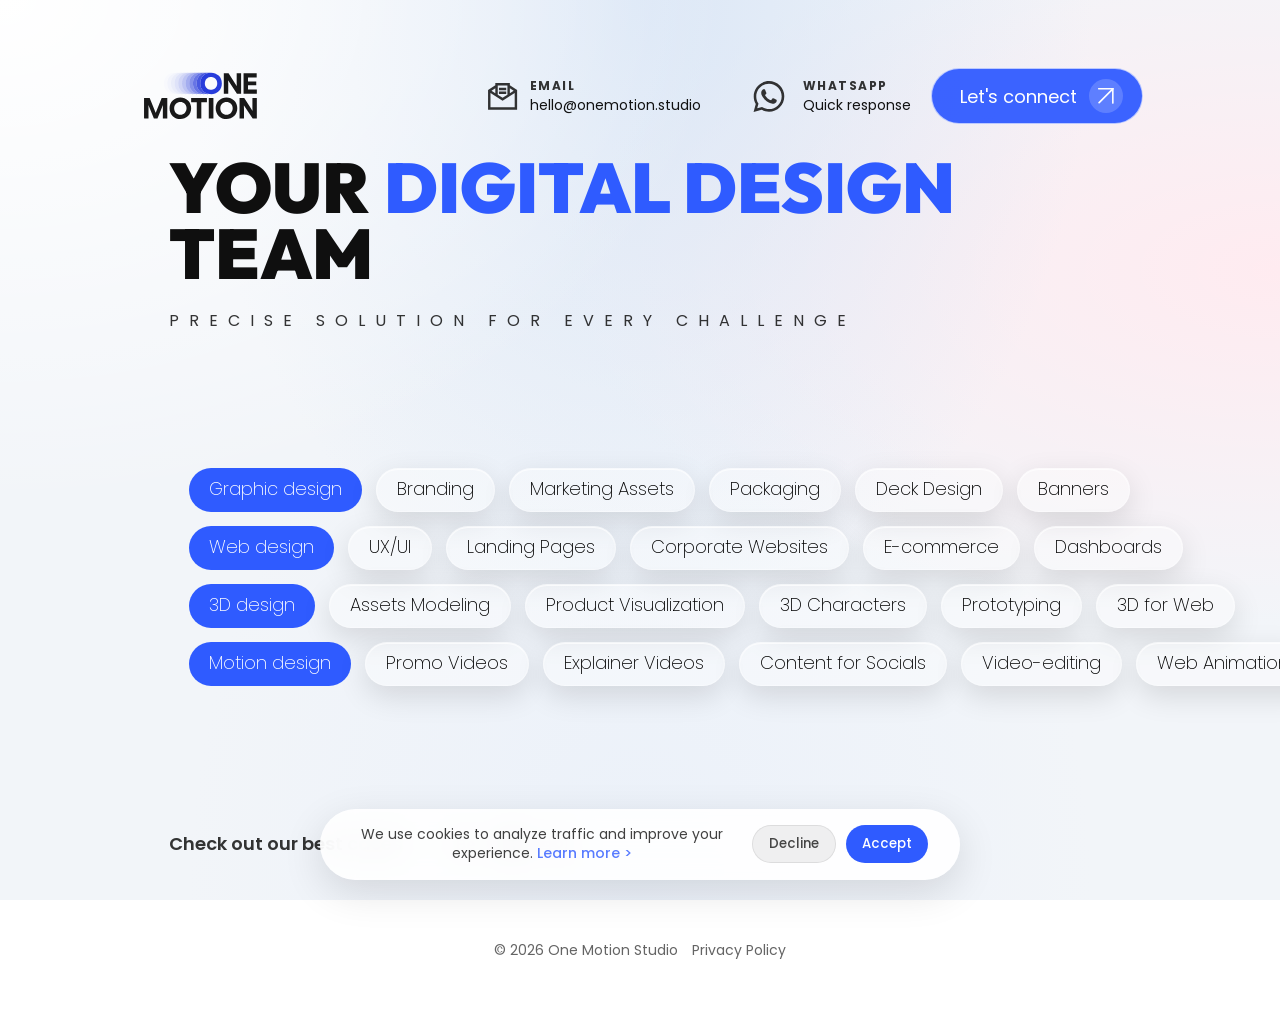
==== index.html @ b810f1ad "MVP-32" ====
<!doctype html>
<html lang="en">
<head>
  <meta charset="utf-8" />
  <meta name="viewport" content="width=device-width, initial-scale=1" />
  
  <!-- Primary SEO -->
  <title>One Motion Studio — Your Digital Design Team</title>
  <meta name="description" content="Premium digital design studio delivering web design, graphic design, 3D visuals, motion graphics and UX/UI for ambitious global brands." />
  <meta name="keywords" content="web design studio, graphic design studio, 3D design, motion design, UX UI design, branding studio, product visualization, corporate website design, ecommerce design" />
  <meta name="author" content="One Motion Studio" />
  <meta name="robots" content="index, follow" />
  <link rel="canonical" href="https://onemotion.studio/" />

  <!-- Open Graph (LinkedIn, WhatsApp, Facebook) -->
  <meta property="og:type" content="website" />
  <meta property="og:title" content="One Motion Studio — Your Digital Design Team" />
  <meta property="og:description" content="Precise solution for every challenge. Web, 3D & Motion design for global brands." />
  <meta property="og:url" content="https://onemotion.studio/" />
  <meta property="og:image" content="https://onemotion.studio/assets/og-preview.jpg" />
  <meta property="og:site_name" content="One Motion Studio" />

  <!-- Twitter -->
  <meta name="twitter:card" content="summary_large_image" />
  <meta name="twitter:title" content="One Motion Studio — Your Digital Design Team" />
  <meta name="twitter:description" content="Premium digital design studio for ambitious brands worldwide." />
  <meta name="twitter:image" content="https://onemotion.studio/assets/og-preview.jpg" />

  <!-- Performance -->
  <link rel="preconnect" href="https://fonts.googleapis.com">
  <link rel="preconnect" href="https://fonts.gstatic.com" crossorigin>

  <!-- Google Fonts -->
  <link href="https://fonts.googleapis.com/css2?family=Inter:wght@400;500;600;700;800&display=swap" rel="stylesheet">

  <!-- Styles -->
  <link rel="stylesheet" href="./styles.css" />

  <!-- Favicon -->
  <link rel="icon" type="image/png" sizes="32x32" href="./assets/favicon-32x32.png">
  <link rel="icon" type="image/png" sizes="16x16" href="./assets/favicon-16x16.png">
  <link rel="apple-touch-icon" sizes="180x180" href="./assets/apple-touch-icon.png">

  <!-- Structured Data (Schema.org) -->
  <script type="application/ld+json">
  {
    "@context": "https://schema.org",
    "@type": "Organization",
    "name": "One Motion Studio",
    "url": "https://onemotion.studio",
    "logo": "https://onemotion.studio/assets/logo.svg",
    "description": "International digital design studio specializing in web design, 3D visuals and motion graphics.",
    "email": "hello@onemotion.studio",
    "contactPoint": {
      "@type": "ContactPoint",
      "contactType": "customer support",
      "email": "hello@onemotion.studio",
      "availableLanguage": ["English"]
    },
    "sameAs": [
      "https://behance.net/YOUR_LINK",
      "https://linkedin.com/company/YOUR_LINK",
      "https://instagram.com/YOUR_LINK"
    ]
  }
  </script>


</head>
<body class="mode-home">
  <div class="bg" aria-hidden="true">
    <div class="bg__noise"></div>
    <div class="bg__grid"></div>
    
        
  </div>

  <header class="topbar">
    <div class="topbar__inner">
      <div class="brand">
        <button class="brand__homeBtn" type="button" data-action="go-home">
          <img class="brand__logo" src="./assets/logo.svg" alt="One Motion Studio — Digital Design Studio" />
        </button>

        </div>
        <div class="brand__contacts">
        <div class="brand__email">
          <a href="mailto:hello@onemotion.studio" class="brand__emailIconLink">
            <img class="brand__emailIcon" src="./assets/email.svg" alt="Email" />
          </a>
          <div class="brand__emailText">
            <span class="brand__emailLabel">EMAIL</span>
            <a class="brand__emailValue" href="mailto:hello@onemotion.studio">
              hello@onemotion.studio
            </a>
          </div>
        </div>


        <div class="brand__whatsapp">
          <a href="https://wa.me/48790272344" 
             target="_blank" 
             class="brand__waIconLink">
            <img class="brand__waIcon" src="./assets/wa.svg" alt="WhatsApp" />
          </a>

          <div class="brand__waText">
            <span class="brand__waLabel">WHATSAPP</span>
            <a class="brand__waValue" 
               href="https://wa.me/48790272344" 
               target="_blank">
              Quick response
            </a>
          </div>
        </div>
        


      </div>

      
      <button class="cta" type="button" data-action="toggle-form" aria-controls="main" aria-expanded="false">
        <span class="cta__text" data-cta-text>Let's connect</span>
        <span class="cta__icon" aria-hidden="true">
          <img src="./assets/arrow.svg" alt="" />
        </span>
      </button>
    </div>
  </header>

  <main id="main" class="page">
    <section class="hero" aria-label="Hero">
    <div class="hero__content">
      <h1 class="hero__title">
        <span class="hero__titleLine hero__titleLine--black">YOUR</span>
        <span class="hero__titleLine hero__titleLine--blue">
          DIGITAL <span class="mobile-br"><br></span>DESIGN
        </span>
        <span class="hero__titleLine hero__titleLine--black">TEAM</span>
      </h1>

      <p class="hero__subtitle">
        Precise solution<span class="mobile-br"><br></span> for every challenge
      </p>


      <p class="hero__interest">
        I'm interested in…
      </p>
      <div class="chips-group">
      <div class="chips" aria-label="Capabilities">
          <div class="chips__row">
            <button class="chip chip--category" type="button" data-interest="Graphic design">Graphic design</button>
            <button class="chip chip--glass" type="button" data-interest="Branding">Branding</button>
            <button class="chip chip--glass" type="button" data-interest="Marketing Assets">Marketing Assets</button>
            <button class="chip chip--glass" type="button" data-interest="Packaging">Packaging</button>
            <button class="chip chip--glass" type="button" data-interest="Deck Design">Deck Design</button>
            <button class="chip chip--glass" type="button" data-interest="Banners">Banners</button>
          </div>

          <div class="chips__row">
            <button class="chip chip--category" type="button" data-interest="Web design">Web design</button>
            <button class="chip chip--glass" type="button" data-interest="UX/UI">UX/UI</button>
            <button class="chip chip--glass" type="button" data-interest="Landing Pages">Landing Pages</button>
            <button class="chip chip--glass" type="button" data-interest="Corporate Websites">Corporate Websites</button>
            <button class="chip chip--glass" type="button" data-interest="E-commerce">E-commerce</button>
            <button class="chip chip--glass" type="button" data-interest="Dashboards">Dashboards</button>
          </div>

          <div class="chips__row">
            <button class="chip chip--category" type="button" data-interest="3D design">3D design</button>
            <button class="chip chip--glass" type="button" data-interest="Assets Modeling">Assets Modeling</button>
            <button class="chip chip--glass" type="button" data-interest="Product Visualization">Product Visualization</button>
            <button class="chip chip--glass" type="button" data-interest="3D Characters">3D Characters</button>
            <button class="chip chip--glass" type="button" data-interest="Prototyping">Prototyping</button>
            <button class="chip chip--glass" type="button" data-interest="3D for Web">3D for Web</button>
          </div>

          <div class="chips__row">
            <button class="chip chip--category" type="button" data-interest="Motion design">Motion design</button>
            <button class="chip chip--glass" type="button" data-interest="Promo Videos">Promo Videos</button>
            <button class="chip chip--glass" type="button" data-interest="Explainer Videos">Explainer Videos</button>
            <button class="chip chip--glass" type="button" data-interest="Content for Socials">Content for Socials</button>
            <button class="chip chip--glass" type="button" data-interest="Video-editing">Video-editing</button>
            <button class="chip chip--glass" type="button" data-interest="Web Animations">Web Animations</button>
          </div>
              </div>
              </div>

              <div class="scroll-hint">
                  <span>Feel free to swipe</span>
                  <img src="./assets/swipe.svg" alt="Swipe right">
                </div>

              <div class="best">
                <a class="best__link" href="#" aria-label="Check out our best cases">
                  Check out our best cases
                </a>
                <span class="best__chev" aria-hidden="true">›</span>
                <div class="best__icons" aria-label="Portfolio links">
                  <a href="https://www.behance.net/onemotionstudio" aria-label="Behance">
                    <img src="./assets/Behance.svg" alt="" />
                  </a>
                  <a href="https://www.linkedin.com/company/one-motion-studio" aria-label="LinkedIn">
                    <img src="./assets/Linkedin.svg" alt="" />
                  </a>
                  <a href="https://www.instagram.com/studio.onemotion/" aria-label="Instagram">
                    <img src="./assets/Instagram.svg" alt="" />
                  </a>
                </div>
              </div>
          </section>

    <section class="form" aria-label="Contact form">
      <div class="wrap">
        
        <div class="contact__sectionTitle">Your contact details</div>

        <form class="contact" data-contact-form>
          <div class="contact__grid">
            <label class="field">
              <span class="field__label">Name</span>
              <input class="field__input" name="name" autocomplete="name" required />
            </label>

            <label class="field">
              <span class="field__label">Email</span>
              <input class="field__input" name="email" type="email" autocomplete="email" required />
            </label>
          </div>

          <label class="field field--full">
            <span class="field__label">Drop us a line</span>
            <input 
              class="field__input" 
              type="text" 
              name="details" 
              autocomplete="off"
              required
            />
          </label>


          <div class="contact__actions">
            <button class="submit" type="submit">Submit request</button>
            </div>
        </form>
      </div>

        <!-- Mobile-only contact copy under form -->
        <div class="contact__mobileCopy">
          <!-- Email -->
          <a href="mailto:hello@onemotion.studio" class="brand__email mobile-copy">
            <div class="brand__emailText">
              <span class="brand__emailLabel">EMAIL</span>
              <span class="brand__emailValue">hello@onemotion.studio</span>
            </div>
          </a>

          <!-- WhatsApp -->
          <a href="https://wa.me/48790272344" target="_blank" class="brand__whatsapp mobile-copy">
            <div class="brand__waText">
              <span class="brand__waLabel">WHATSAPP</span>
              <span class="brand__waValue">Quick response</span>
            </div>
          </a>
        </div>


    </section>

    <!--
    <div class="hero__3d">
      <video id="webmAlpha" autoplay loop muted playsinline>
        <source src="./assets/object.webm" type="video/webm">
      </video>
    </div>
    -->
    
    <section class="success" data-success>
          <h2 class="success__title">Thanks! We got your message.</h2>
          <p class="success__subtitle">We’ll get back to you shortly.</p>

          <button class="success__restart" type="button" data-action="restart">
            Start over
          </button>
        </section>
  </main>

  <footer class="footer">
  <div class="footer__inner">
    <span>© 2026 One Motion Studio</span>
    <a href="/privacy.html">Privacy Policy</a>
  </div>
</footer>

  
  <svg width="0" height="0" style="position:absolute">
  <filter id="glass-distortion">
    <feTurbulence type="fractalNoise" baseFrequency="0.01 0.02" numOctaves="2" seed="2" result="noise"/>
    <feDisplacementMap in="SourceGraphic" in2="noise" scale="12"/>
  </filter>
</svg>
<div class="cookie" id="cookieBanner">

  <div class="cookie__text">
    We use cookies to analyze traffic and improve your experience.
    <a href="/privacy.html">Learn more ></a>
  </div>

  <div class="cookie__actions">
    <button class="cookie__btn cookie__btn--ghost" id="cookieDecline">
      Decline
    </button>

    <button class="cookie__btn" id="cookieAccept">
      Accept
    </button>
  </div>

</div>

<script src="./script.js"></script>

</body>
</html>
---- styles.css ----
@import url("https://fonts.googleapis.com/css2?family=Outfit:wght@300;400;700&family=Poppins:wght@300;400;500&display=swap");


.engagement-models {
  padding: 40px 0 90px;
}

.engagement-models__intro {
  max-width: 1370px;
  margin: 20px auto 52px;
  padding: 0 24px;
  text-align: center;
  font-size: clamp(20px, 1.2vw, 28px);
  line-height: 1.4;
  color: #111;
}

.engagement-models__cards {
  width: min(1240px, calc(100% - 48px));
  margin: 0 auto;
  display: grid;
  grid-template-columns: repeat(2, minmax(0, 1fr));
  gap: 20px;
}

.engagement-card {
  display: block;
  border-radius: 24px;
  overflow: hidden;
  transition: transform 0.28s ease, box-shadow 0.28s ease, filter 0.28s ease;
}

.engagement-card img {
  display: block;
  width: 100%;
  height: auto;
}

.engagement-card:hover {
  transform: translateY(-4px);
  filter: brightness(1.02);
  box-shadow: 0 14px 34px rgba(25, 39, 75, 0.14);
}

.engagement-models__footer {
  width: min(1240px, calc(100% - 48px));
  margin: 52px auto 0;
  display: flex;
  align-items: center;
  justify-content: center;
  gap: 20px;
}

.engagement-models__footer-text p {
  margin: 0;
  color: #111;
  line-height: 1.45;
  font-size: 18px;
  text-align: right;
}

.engagement-models__footer-text p + p {
  margin-top: 6px;
}

.engagement-models__target {
  display: block;
  height: 56px;
  width: auto;
  flex-shrink: 0;
}

.contacts-final {
  padding: 120px 0 8px;
}

.contacts-final__inner {
  display: grid;
  grid-template-columns: 1fr 1fr;
  gap: 40px;
  align-items: start;
  margin: 0 auto;
}

.container.contacts-final__inner {
  margin: 0 auto;
  width: 60%;
}

.contacts-final__left {
  text-align: center;
}

.contacts-final__left h2 {
  margin: 0;
  font-size: clamp(44px, 1.8vw, 72px);
  line-height: 1.02;
  letter-spacing: -0.03em;
  font-weight: 800;
  color: #101010;
}

.contacts-final__right {
  justify-self: end;
  max-width: 420px;
}

.contacts-final__lead {
  margin: 0 0 18px;
  font-size: clamp(24px, 1.2vw, 36px);
  line-height: 1.08;
  color: #1a1a1a;
}

.contacts-final__links {
  display: flex;
  gap: 20px;
  margin-bottom: 24px;
}

.contacts-final__contact {
  display: inline-flex;
  align-items: center;
  gap: 8px;
  color: #1d1d1d;
  text-decoration: none;
}

.contacts-final__contact img {
  width: 24px;
  height: 24px;
  object-fit: contain;
}

.contacts-final__contact span {
  display: flex;
  flex-direction: column;
  font-size: 13px;
  line-height: 1.1;
}

.contacts-final__contact strong {
  font-size: 11px;
  letter-spacing: 0.08em;
  font-weight: 700;
}

.contacts-final__contact:hover {
  opacity: 0.76;
}

.contacts-final__cta {
  min-height: 44px;
}

.contacts-final__letters {
  margin-top: 56px;
  display: flex;
  justify-content: center;
}

.contacts-final__letters img {
  width: min(1268px, calc(100% - 47px));
  height: auto;
  display: block;
  margin-bottom: -118px;
}

body.mode-form #services,
body.mode-form #collaboration,
body.mode-form #portfolio,
body.mode-form #process,
body.mode-form #reviews,
body.mode-form #engagement,
body.mode-form #contact-final {
  display: none;
}

@media (max-width: 900px) {
  .engagement-models__cards {
    grid-template-columns: 1fr;
  }

  .engagement-models__footer {
    align-items: flex-start;
  }

  .contacts-final {
    padding-top: 20px;
  }

  .contacts-final__inner {
    grid-template-columns: 1fr;
    gap: 20px;
  }

  .contacts-final__left h2 {
    font-size: clamp(34px, 10vw, 52px);
  }

  .contacts-final__right {
    justify-self: start;
    max-width: none;
  }

  .contacts-final__lead {
    font-size: clamp(24px, 7vw, 32px);
  }

  .contacts-final__links {
    flex-direction: column;
    gap: 12px;
  }

  .contacts-final__letters {
    margin-top: 30px;
  }
}

:root{

--fontBody: "Poppins", system-ui, -apple-system, Segoe UI, Roboto, Arial, sans-serif;
--fontHeading: "Outfit", system-ui, sans-serif;

--blue: #2F5BFF;
--blue2: #2347FF;
--text: #111111;
--muted: rgba(17,17,17,.62);
--glass: rgba(255,255,255,.45);
--glass2: rgba(255,255,255,.62);
--glassStroke: rgba(255,255,255,.65);
--shadow: 0 22px 60px rgba(17,17,17,.10);
--shadow2: 0 22px 60px rgba(0,0,0,.22);
--radiusBar: 26px;
--radiusChip: 999px;
--wrap: 1240px; 
--headerW: 1294px; 
--padX: 120px;
--barTop: 34px;
--t1: 80px;
--t1lh: 0.95;
--t2: 20px;
--t3: 70px;
}



*{ box-sizing:border-box; }

body::-webkit-scrollbar {
  width: 0;
  height: 0;
}

html,
body {
font-family: var(--fontBody);
-webkit-font-smoothing: antialiased;
-moz-osx-font-smoothing: grayscale;
min-height: 100%;
}

html {
  overflow-y: auto;
  overflow-x: clip;
}

body{
margin: 0;
background: #ffffff;
color: var(--text);
font-family: var(--fontBody);
overflow-x: hidden;
transition: background 70ms ease, color 70ms ease;
}

button:focus,
a:focus,
button:focus-visible,
a:focus-visible {
  outline: none !important;
  box-shadow: none !important;
}

button,
a,
.chip,
.cta {
  -webkit-tap-highlight-color: transparent; 
  outline: none; 
}


.cookie__actions{
display:flex;
gap:10px;
}

.cookie__btn--ghost{
background:rgba(0,0,0,.06) !important;
color:#444 !important;
border:1px solid rgba(0,0,0,.08) !important;  
}

.cookie__btn--ghost:hover{
background:var(--blue) !important;
color:#fff !important;
}


.chip:focus,
.chip:focus-visible,
.cta:focus,
.cta:focus-visible {
  outline: none !important;
  box-shadow: none !important;
}


.bg {
  position: fixed;
  inset: 0;
  pointer-events: none;
  z-index: -1;
  overflow: hidden;
}


.topbar,
.page{
  position: relative;
  z-index: 1;
}


.brand__logo:hover{
transform: translateY(-1px);
}

a:-webkit-any-link {
    text-decoration: none;
}


.case-viewer {
    position: fixed;
    inset: 0;
    z-index: 9999;
    display: none; /* Скрыто по умолчанию */
    background: rgba(18, 18, 18, 0.9); /* Темный фон за пределами кейса */
    overflow-y: auto; /* Позволяет скроллить само окно */
    padding: 40px 0; /* Отступы сверху и снизу, чтобы окно не упиралось в края */
}

.case-viewer.is-active {
    display: block;
}

.case-viewer__container {
    position: relative;
    width: 90%; /* Ширина на мобильных */
    max-width: 1200px; /* Фиксированная ширина как на Behance */
    margin: 0 auto; /* Центрирование */
    background: #fff; /* Белый фон контента */
    min-height: 100vh;
    box-shadow: 0 0 50px rgba(0, 0, 0, 0.5);
    display: flex;
    flex-direction: column;
}

.case-viewer__header {
    background: #fff;
    padding: 0px 0px 20px 0px;
    color: #111;
}

.case-viewer__header-inner {
    max-width: 1240px;
    margin: 0 auto;
    padding: 0 20px;
    display: flex;
    justify-content: space-between;
    align-items: flex-start;
}

.case-viewer__title {
    font-size: clamp(24px, 5vw, 42px);
    line-height: 1.2;
    margin-bottom: 20px;
    font-weight: 800;
}

.case-images-stack img {
    width: 100%;
    display: block;
    height: auto;
}

.case-viewer__close-btn {
    background: #111;
    color: #fff;
    border: none;
    padding: 12px 24px;
    border-radius: 999px;
    cursor: pointer;
}


.case-viewer__top-bar {
    background: #2F5BFF;
    color: #fff;
    text-align: center;
    padding: 10px;
    font-size: 14px;
    font-weight: 700;
    text-transform: uppercase;
    letter-spacing: 1px;
    position: sticky; /* Прилипает к верху при скролле внутри окна */
    top: 0;
    z-index: 10;
}


/* Кнопка закрытия лайтбокса */
.case-close-btn {
    position: fixed; /* Всегда на одном месте при скролле */
    top: 30px;
    right: 30px;
    width: 50px;
    height: 50px;
    border-radius: 50%;
    background: rgba(255, 255, 255, 0.1); /* Полупрозрачный фон */
    backdrop-filter: blur(10px); /* Эффект размытия сзади */
    -webkit-backdrop-filter: blur(10px);
    border: 1px solid rgba(255, 255, 255, 0.2);
    color: #fff;
    display: flex;
    align-items: center;
    justify-content: center;
    cursor: pointer;
    z-index: 10000; /* Выше всего контента */
    transition: all 0.3s cubic-bezier(0.4, 0, 0.2, 1);
}

/* Эффект при наведении */
.case-close-btn:hover {
    background: rgba(255, 255, 255, 0.2);
    transform: scale(1.1) rotate(90deg); /* Немного увеличим и повернем */
    color: #2F5BFF; /* Цвет крестика при наведении */
}

/* Адаптация для мобильных */
@media (max-width: 768px) {
    .case-close-btn {
        top: 20px;
        right: 20px;
        width: 40px;
        height: 40px;
        background: rgba(17, 17, 17, 0.8); /* На мобильных лучше темный фон */
    }
}



.how-work {
    padding: 100px 0;
    background: none;
}

/* Сетка этапов */
.process-grid {
  display: grid;
  grid-template-columns: repeat(3, 1fr);
  gap: 0px;
  max-width: 85%;
  margin: 80px auto;
}

.process-item {
    text-align: left;
    margin: 0 auto;
}

.process-img {
    height: 150px;
    display: flex;
    align-items: center;
    justify-content: flex-start;
    margin-bottom: 30px;
}

.process-img img {
    max-height: 100%;
    object-fit: contain;
}

.process-item h3 {
    font-size: 18px;
    font-weight: 800;
    font-style: italic;
    margin-bottom: 15px;
    letter-spacing: 1px;
}

.process-item p {
    font-size: 15px;
    line-height: 1.6;
    color: #555;
    max-width: 320px;
}

/* Адаптив для планшетов и мобилок */
@media (max-width: 992px) {
    .process-grid {
        grid-template-columns: 1fr;
        gap: 40px;
    }
    .process-item p {
        max-width: 100%;
    }
}

.menu-toggle {
  display: none;
  flex-direction: column;
  justify-content: center;
  gap: 6px;
  width: 44px;
  height: 44px;
  background: transparent;
  border: none;
  cursor: pointer;
  z-index: 101;
  padding: 0;
}

.menu-toggle span {
  display: block;
  width: 24px;
  height: 2px;
  background: #111;
  transition: 0.3s ease;
}

.menu-toggle.is-active span:nth-child(1) {
  transform: translateY(4px) rotate(45deg);
}

.menu-toggle.is-active span:nth-child(2) {
  transform: translateY(-4px) rotate(-45deg);
}

/* --- MOBILE STYLES (max-width: 900px) --- */
@media (max-width: 900px) {
  .topbar {
    top: 20px;
  }

  .topbar__inner {
    width: calc(100% - 40px);
    height: 64px;
    margin: 0 auto;
    justify-content: space-between;
    padding: 0 20px !important;
    overflow: visible;
  }

  .menu-toggle {
    display: flex;
    order: 2;
  }

  .site-nav {
    position: fixed;
    top: 0;
    left: 0;
    width: 100%;
    height: 100vh;
    background: #fff;
    flex-direction: column;
    justify-content: center;
    gap: 32px;
    padding: 80px 24px;
    transform: translateY(-100%);
    transition: transform 0.4s cubic-bezier(0.4, 0, 0.2, 1);
    z-index: 1000; /* Поднимаем слой */
    margin: 0;
    display: none; /* Скрыто по умолчанию */
  }

  .site-nav--active {
    transform: translateY(0);
    display: flex !important; /* Показываем при активации */
    visibility: visible !important;
  }

  .menu-toggle {
    display: flex;
    order: 2;
    position: relative;
    z-index: 1100; /* Кнопка должна быть выше меню */
  }

  .site-nav__link {
    font-size: 32px;
    font-weight: 600;
  }

  .topbar__inner > .cta {
    display: none; /* Прячем в основном хедере */
  }

  /* Кнопка внутри мобильного меню */
  .site-nav .cta {
    display: flex;
    width: 100%;
    max-width: 280px;
    margin-top: 20px;
    background: var(--blue);
  }

  /* HERO MOBILE */
  .hero {
    flex-direction: column;
    padding-top: 100px;
    justify-content: flex-start;
    min-height: auto;
    height: auto;
  }

  .hero__visual-loose {
    display: none !important; /* Скрываем 5 разбросанных букв */
  }

  .hero__visual-main {
    position: relative !important;
    top: 0 !important;
    left: 0 !important;
    right: 0 !important;
    transform: none !important;
    max-width: 100% !important;
    width: 100% !important;
    margin-bottom: 40px;
    order: 1;
  }

  .hero__content {
    order: 2;
    text-align: center;
    width: 100% !important;
    min-height: auto !important;
  }

  .hero__text-wrap {
    width: 100% !important;
    margin-top: 0 !important;
  }

  .hero__title {
    font-size: 42px !important;
    margin-bottom: 16px !important;
    text-align: center !important;
  }

  .hero__asterisk {
    font-size: 16px !important;
    text-align: center !important;
  }
}

.site-nav .cta {
  display: none;
}

@media (max-width: 900px) {
  .site-nav .cta {
    display: flex;
  }
}

.footer{
padding:40px 20px 50px;
display:flex;
justify-content:center;
z-index:20;
}

body.mode-home .footer{
bottom:18px;
left:0;
right:0;
}


body.mode-form .footer,
body.mode-success .footer{
margin-top:40px;
}

.footer__inner{
display:flex;
gap:14px;
font-size:14px;
opacity:.65;
font-family: var(--fontBody);
}

.footer a{
color:inherit;
text-decoration:none;
transition:120ms ease;
}

.footer a:hover{
opacity:1;
border-color:rgba(0,0,0,.6);
}

.cookie{
position:fixed;
bottom:20px;
left:50%;
transform:translateX(-50%);
z-index:1000;

display:flex;
align-items:center;
justify-content:space-between;
text-align: center;

gap:20px;
padding:16px 32px;

background:rgba(255,255,255,.9);
backdrop-filter:blur(16px);

border-radius:58px;
box-shadow:0 12px 40px rgba(0,0,0,.12);

font-size:14px;
max-width:835px;
width:fit-content;
}

.cookie{
display:none;
}

.cookie__text{
color: var(--text);
flex:1;
line-height:1.4;
opacity:.8;
}

.cookie__text a{
color:var(--blue);
text-decoration:none;
}

.cookie__btn{
border:none;
padding:8px 16px;
border-radius:999px;
font-weight:500;
font-family: var(--fontBody);
background:var(--blue);
color:white;
cursor:pointer;
white-space:nowrap;
transition:120ms ease;
}

.cookie__btn:hover{
transform: translateY(-1px);
box-shadow: 0 10px 24px rgba(49,91,255,.25);
}

.cookie__actions{
display:flex;
gap:10px;
flex-shrink:0;
}


.cookie__text a{
color:var(--blue);
font-weight:500;
}


@keyframes testMove {
  from { transform: translateX(0); }
  to   { transform: translateX(300px); }
}


.bg__circles{
position:absolute;
inset:0;
width:100%;
height:100%;
}

.bg__circles circle{
fill:none;
stroke: rgba(0,0,0,.06);
stroke-width: 1;
opacity:.6;
}

.topbar{
position:absolute;
top: var(--barTop);
left:0;
right:0;
z-index:10;
}

.topbar__inner {
    width: min(2678px, calc(100% - clamp(30px, 21.4vw, 480px)));
    max-width: 2678px;
    height: 80px;
    margin: 22px auto 0;
    display: flex;
    align-items: center;
    justify-content: flex-start;
    border-radius: 120px;
    position: relative;
    overflow: hidden;
    background: transparent;
    backdrop-filter: none;
    -webkit-backdrop-filter: none;
    border: 0;
    box-shadow: none;
    padding-right: 0;
    padding-left: 0 !important;
}


body.mode-form .topbar__inner {
width: min(2678px, calc(100% - clamp(30px, 8.4vw, 320px)));
max-width: 2678px;

height: 80px;
margin: 22px auto 0;
display: flex;
align-items: center;
justify-content: flex-start;
border-radius: 120px;
position: relative;
overflow: hidden;
background: transparent;
background-image: none;
backdrop-filter: none;
-webkit-backdrop-filter: none;
border: 0;
box-shadow: none;
padding-right: 0;
padding-left: 0;
}

.brand{
display:flex;
align-items:center;
gap: 72px;
min-width: auto;
width: auto;
}

.brand__logo{
width: 124px;
height: auto;
display:block;
}

.brand__email{
display:flex;
align-items:center;
gap: 12px;
}

.brand__emailIcon{
width: 30px;
height: 27px;
opacity:.9;
}

.brand__emailText{
display:flex;
flex-direction:column;
gap: 0px;
}

.brand__emailLabel{
font-family: var(--fontBody);
font-size: 12px;
letter-spacing:.12em;
font-weight: 700;
opacity:.85;
}

.brand__emailValue{
font-family: var(--fontBody);
color: inherit;
text-decoration:none;
font-size: 14px;
}

.brand__emailValue:hover{
color: #2848EA;
text-decoration:none;
}


.brand__whatsapp {
  display: flex;
  align-items: center;
  gap: 14px;
}

body.mode-form .site-nav {
  visibility: hidden !important;
}

body.mode-form .brand__whatsapp {
  transition: opacity 0.25s ease, transform 0.25s ease;
}

body.mode-form .brand__waLabel {
  transition: opacity 0.25s ease, transform 0.25s ease;
}


body.mode-success .brand__emailLabel {
  color: #1D1D1D;
}


body.mode-success .brand__emailValue {
  color: #2848EA;
}


body.mode-success .brand__emailValue:hover {
  color: #1D1D1D;
}


body.mode-success .brand__waLabel {
  color: #1D1D1D;
}


body.mode-success .brand__waValue {
  color: #2848EA;
}


body.mode-success .brand__waValue:hover {
  color: #1D1D1D;
}


.brand__waIconLink {
  display: inline-flex;
  align-items: center;
  justify-content: center;
  width: 50px;
  height: 50px;
  border-radius: 12px;
  transition: transform 10ms ease;
}

.brand__waIconLink:hover {
  transform: translateY(-2px);
}


.brand__waIcon {
width: 40px;
height: 37px;
opacity:.9;
}

.brand__waIconLink {
  width: 40px; 
  height: 40px;
}


.brand__waText {
  display: flex;
  flex-direction: column;
  gap: 0px;
}


.brand__waLabel{
font-family: var(--fontBody);
font-size: 12px;
letter-spacing:.12em;
font-weight: 700;
opacity:.85;
}


.brand__waValue {
  width: max-content;
  font-family: var(--fontBody);
  font-size: 14px;
  font-weight: 400;
  text-decoration: none;
  color: inherit;

}

.brand__waValue:hover {
  font-size: 14px;
  font-weight: 400;
  text-decoration: none;
  color: #2848EA;
  transition: opacity 20ms ease;
}

body.mode-form .brand__waValue:hover {
  font-size: 14px;
  text-decoration: none;
  color: #fff;
  transform: translateY(-1px);
}

body.mode-form .brand__emailValue:hover {
  font-size: 14px;
  text-decoration: none;
  color: #fff;
  transform: translateY(-1px);
}


.brand {
  display: flex;
  align-items: center;
}

.brand__contacts {
  min-width: 520px;
  display: flex;
  align-items: center;
  gap: 48px;
  margin-left: auto;
  margin-right: 0px;
  justify-content: end;
  padding-right: 20px;
}



.site-nav {
  display: flex;
  align-items: center;
  justify-content: center;
  gap: clamp(28px, 4vw, 64px);
  margin-left: auto;
  margin-right: auto;
  padding: 0 28px;
}

.site-nav__link {
  color: rgba(17, 17, 17, .78);
  font-family: var(--fontBody);
  font-size: 18px;
  font-weight: 400;
  line-height: 1;
  text-decoration: none;
  white-space: nowrap;
  transition: color 120ms ease, transform 120ms ease;
}

.site-nav__link:hover,
.site-nav__link--active {
  color: var(--blue);
}

.site-nav__link:hover {
  transform: translateY(-1px);
}

body.mode-form .site-nav__link,
body.mode-success .site-nav__link {
  color: rgba(255, 255, 255, .86);
}

body.mode-form .site-nav__link:hover,
body.mode-form .site-nav__link--active,
body.mode-success .site-nav__link:hover,
body.mode-success .site-nav__link--active {
  color: #fff;
}
.social{
display:flex;
align-items:center;
gap: 10px;
}

.social__link{
width: 44px;
height: 44px;
display:grid;
place-items:center;
border: none;
backdrop-filter: none;
-webkit-backdrop-filter: none;
background: transparent;
transition: 20ms ease;
}

.social__link img{
width: 28px;
height: 28px;
}

.social__link:hover {
transform: translateY(-3px);
}

.cta {
display:inline-flex;
align-items:center;
justify-content: center;
gap: 12px;
padding: 10px 0px;
width: 212px;
min-width: 212px;
border-radius: 999px;
border: 1px solid rgba(255,255,255,.65);
background: rgba(49, 91, 255, .95);
color: #fff;
font-weight: 700;
cursor:pointer;
transition: 150ms ease;
font-family: var(--fontDisplay);
}

.cta__icon {
width: 34px;
height: 34px;
border-radius: 999px;
display:grid;
place-items:center;
background: rgba(255,255,255,.18);
}

.cta__icon img {
width: 16px;
height: 16px;
filter: brightness(0) invert(1);
}

.cta:hover{
transform: translateY(-1px);
box-shadow: 0 4px 6px rgba(49, 91, 255, .25);
}

span.cta__text {
font-family: var(--fontBody);
font-weight: 400;
font-size: 18px;
padding-left: 8px;
}

.cta__text {
  white-space: nowrap;
}

.cta {
  justify-content: center;
}


.wrap{
width:min(var(--headerW), calc(100% - (var(--padX) * 2)));
}

.page {
  min-height: 100vh;
}


.hero {
  height: 100vh;
  min-height: 100vh;
  display: flex;
  flex-direction: column;
  justify-content: flex-start;
  padding-top: 200px;
}

.hero__title {
    margin-top: 0px;
    margin-bottom: 0px;
    font-family: var(--fontHeading);
    font-weight: 300;
    font-size: var(--t3);
    line-height: var(--t1lh);
    letter-spacing: 0px;
    text-align: left;
}


body.mode-form .hero {
      height: fit-content !important;
      min-height: auto;
      display: none;
      flex-direction: column;
      justify-content: flex-start;
      padding-top: 200px;
  }


.hero .wrap {
  flex: 1;
  display: flex;
  flex-direction: column;
}



.hero__titleLine{
display:inline;
}

.hero__titleLine--black {
 color: #0f0f0f; 
 font-weight: 900; 
}

.hero__titleLine--blue { 
  color: var(--blue); 
  font-weight: 900; 
}

.hero__subtitle {
white-space: nowrap;
overflow: hidden;
text-overflow: ellipsis;
margin: 22px 0 0;
font-size: 16px;
line-height: 1.45;
color: rgba(17,17,17,.85);
max-width: 100%;
text-align: center;
font-family: var(--fontBody);
letter-spacing: 10px;
text-transform: uppercase;
}

.hero__title .text-accent {
    color: var(--blue);
    font-weight: 300; 
}

.chips {
margin-top: 14px;
display:flex;
flex-direction:column;
gap: 14px;
padding-left: 0px;
}

.chips-group {
margin-top: 14px;
display:flex;
flex-direction:column;
gap: 14px;
padding-left: 20px;
margin: auto;
}

.chips__row {
display:flex;
flex-wrap: nowrap;
gap: 14px;
align-items:center;
}

.chip{
position:relative;
overflow:hidden;
border: none;
cursor:pointer;
min-height: 44px;
height: auto;
padding: 9px 20px 10px;
border-radius: var(--radiusChip);
font-size: 18px;
line-height: 1.15;
font-weight: 200;
transition: 220ms ease;
outline:none;
font-family: var(--fontBody);
touch-action: manipulation;
white-space: nowrap;
display: inline-flex;
align-items: center;
justify-content: center;
flex: 0 0 auto;
min-width: max-content;
}


.chip--category {
background-color: #2F5BFF;
border: none;
backdrop-filter: blur(16px) saturate(150%);
-webkit-backdrop-filter: blur(16px) saturate(150%);
color: #fff;

}

.chip--category:hover {
background: #fff;
border: none;
color:#282828;
}


.chip--glass{
  position:relative;
  overflow:hidden;

  background: rgba(255,255,255,0.36);
  border: 1px solid rgba(255,255,255,0.35);
  border-radius: 999px;

  backdrop-filter:none;

  box-shadow:
    0 10px 30px rgba(0,0,0,.12),
    inset 0 1px 0 rgba(255,255,255,.7);

  transition: 300ms ease;
}


.chip--glass::before {
  content:'';
  position:absolute;
  inset:-2px;
  border-radius:inherit;

  filter: url(#edge-distort);
  -webkit-mask: radial-gradient(circle, transparent 60%, white 75%);
  mask: radial-gradient(circle, transparent 60%, white 75%);
  pointer-events:none;
}

.chip::after {
  content: "";
  position: absolute;
  inset: 0;
  border-radius: inherit;
  background:
    radial-gradient(
      circle at 30% 40%,
      rgba(255,255,255,0.35),
      transparent 60%
    );

  opacity: 0;
  transform: translateX(-30%);
  transition: opacity .3s ease;
  pointer-events: none;
}

.chip:hover::after {
  opacity: 0.25;
  animation: subtleShift 3s ease-in-out infinite alternate;
}

@keyframes subtleShift {
  0%   { transform: translateX(-20%) translateY(0); }
  100% { transform: translateX(20%) translateY(-5%); }
}


.chip--glass::after{
  content:"";
  position:absolute;
  inset:0;
  border-radius:inherit;
  border:1px solid rgba(255,255,255,.18);
  pointer-events:none;
}


.chip--glass:hover{
  transform: translateY(-2px);

  background:
    linear-gradient(
      180deg,
      rgba(255,255,255,.86),
      rgba(255,255,255,.35)
    );

  border-color: rgba(255,255,255,.55);

  box-shadow:
    0 14px 36px rgba(0,0,0,.18),
    inset 0 1px 0 rgba(255,255,255,.85),
    inset 0 -4px 10px rgba(255,255,255,.12);
}


.chip--glass:hover::before{
  opacity:.75;
}


@keyframes glassShift{
  0%{ background-position: 0 0; }
  100%{ background-position: 200px 150px; }
}

.chip--glass::after{
  animation: glassShift 8s linear infinite;
}


body.mode-form .chip--glass{
background: rgba(255,255,255,.08);
border-color: rgba(255,255,255,.28);
color:#fff;

}

body.mode-form .chip--glass:hover{
background: rgba(255,255,255,.22);
border-color: rgba(255,255,255,.45);
}


.best{
margin-top: 80px;
padding-bottom: 42px;
display:flex;
align-items:center;
gap: 22px;
justify-content: center;
}

.best__link{
display:inline-flex;
align-items:center;
gap: 10px;
color: rgba(17,17,17,.85);
text-decoration:none;
font-family: var(--fontBody);
font-size: 18px;
font-weight: 600;
}

.best__arrow{
width: 22px;
height: 22px;
display:grid;
place-items:center;
opacity:.55;
}

.best__arrow img {
width: 16px;
height: 16px;
transform: rotate(0deg);
}

.best__icons {
display:flex;
align-items:center;
gap: 18px;
}

.best__icons a {
width: 28px;
height: 28px;
display:grid;
place-items:center;
opacity:.95;
transition: 200ms ease;
}

.best__icons a:hover {
transform: translateY(-1px);
opacity:1;
}

.best__icons img {
width: 22px;
height: 22px;
}


.form {
padding-top: 40px;
opacity:0;
transform: translateY(18px);
pointer-events:none;
transition: 550ms ease;
}

.form__interest {
margin-bottom: 54px;
}

.form__title {
margin:0;
font-size: 62px;
line-height: 1.05;
font-weight: 900;
letter-spacing: -0.02em;
}

.form__subtitle{
margin: 18px 0 0;
font-size: 20px;
line-height: 1.45;
opacity:.82;
max-width: 860px;
}

.form__interestValue {
font-weight: 900;
}

.contact {
margin-top: 40px;
max-width: 980px;
padding-left: 34px;
padding-bottom: 66px;
}

.contact__grid {
display:grid;
grid-template-columns: 1fr 1fr;
gap: 34px;
}

.field {
display:flex;
flex-direction:column;
gap: 10px;
}

.field--full { 
  margin-top: 22px; 
}

.field__label{
font-family: var(--fontBody);
font-size: 18px;
opacity: .7;
font-weight: 600;
}

.field__input{
width:100%;
padding: 10px 2px;
border: none;
border-bottom: 2px solid rgba(255,255,255,.22);
background: transparent;
color: inherit;
font-size: 22px;
outline:none;
font-family: var(--fontHeading);
font-weight: 400;
}

.field__input:focus{
outline:none;
box-shadow:none;
}


:focus-visible{
outline: 3px solid rgba(49,91,255,.45);
outline-offset: 3px;
border-radius: 10px;
}


.field__input:focus-visible,
.field__textarea:focus-visible {
border-radius: 0 !important;
}


input,
textarea {
  background: transparent;
  color: white;
}

input:-webkit-autofill,
input:-webkit-autofill:focus,
input:-webkit-autofill:hover,
input:-webkit-autofill:active {
  -webkit-box-shadow: 0 0 0 1000px transparent inset !important;
  -webkit-text-fill-color: white !important;
  transition: background-color 9999s ease-in-out 0s;
}


.contact__actions{
margin-top: 34px;
display:flex;
align-items:center;
gap: 18px;
}

.submit{
color: #fff;
font-family: var(--fontBody);
position:relative;
overflow:hidden;
border:none;
height:46px;
padding:0 26px;
border-radius:999px;

background:rgba(255,255,255,.22);
border:1px solid rgba(255,255,255,.45);

backdrop-filter:blur(34px) saturate(200%);
-webkit-backdrop-filter:blur(34px) saturate(200%);

font-weight:500;
cursor:pointer;
transition:240ms ease;
font-size:large;
}

.submit:hover { 
  transform: translateY(-1px); 
}

.contact__hint {
opacity:.75;
font-size: 14px;
}


body.mode-form {
  color: #fff;
  background: var(--blue2);
}


body.mode-form .hero__titleLine--black,
body.mode-form .hero__titleLine--blue {
color:#fff;
}

body.mode-form .hero__subtitle {
color:rgba(255,255,255,.85);
}


body.mode-form .form {
    opacity: 1;
    transform: translateY(0);
    pointer-events: auto;
    width: 1170px;
    min-width: 1170px;
    margin: 0 auto;
}


body.mode-form .best {
margin-top:60px;
}


body.mode-form .social__link {
background:transparent !important;
border:none !important;
}

body.mode-form .social__link img {
filter:brightness(0) invert(1);
}


body.mode-form .bg::before {
opacity: .55;
}


body.mode-form .bg__noise { 
  opacity: .06; 
}

body.mode-form .topbar__inner {
background: transparent;
border-color: transparent;
box-shadow: none;
}

body.mode-form .brand {
display:flex;
align-items:center;
gap: 72px;
max-width: 460px;
width: auto;
}

body.mode-form .brand__emailLabel{ color: rgba(255,255,255,.90); }

body.mode-form .brand__emailValue{ color: rgba(255,255,255,.90); }

body.mode-form .brand__emailIcon{ filter: brightness(0) invert(1); }

body.mode-form .social__link {
background: rgba(255,255,255,.10);
border-color: rgba(255,255,255,.16);
}


body.mode-form .brand__waIcon {
  filter: brightness(0) invert(1);
}


body.mode-form .social__link img {
filter: brightness(0) invert(1);
opacity:.95;
}

body.mode-form .cta {
background: rgba(255,255,255,.16);
border-color: rgba(255,255,255,.25);
color:#fff;
}

body.mode-form .cta__icon {
background: rgba(255,255,255,.14);
}

body.mode-form .cta__icon img {
filter: brightness(0) invert(1);
}

body.mode-form .form {
opacity:1;
transform: translateY(0);
pointer-events:auto;
}

body.mode-form .bg__circles circle {
stroke: rgba(255,255,255,.26);
opacity:.55;
}

body.mode-form .chip--category {
background: rgba(255,255,255,.10);
color:#fff;
box-shadow:none;
}

body.mode-form .chip--category:hover {
background: #fff;
border: none;
color:#282828;
}

body.mode-form .chip--categoryActive {
background: #fff;
color: var(--blue);
}


body.mode-form .best__link{ color: rgba(255,255,255,.88); font-family: var(--fontBody); }

body.mode-form .best__icons img{ filter: brightness(0) invert(1); }


:focus-visible{
outline: 3px solid rgba(49,91,255,.45);
outline-offset: 3px;
border-radius: 10px;
}


.collaboration {
    padding: 0px;
    position: relative;
    z-index: 1;
    /* Фон берется из общей настройки body или .bg__noise */
}

.collaboration__main-title {
    text-align: center;
    font-family: var(--fontBody);
    font-size: 24px;
    font-weight: 400;
    margin: 0px auto 140px;
    color: #111;
    max-width: 800px;
    line-height: 1.4;
    position: relative;
    z-index: 2;
}


/* Адаптивность для мобильных устройств */
@media (max-width: 768px) {
    .collaboration__main-title {
        font-size: 20px;
        margin: 40px auto 30px;
        padding: 0 20px;
    }
}

.collaboration__grid {
    display: flex;
    gap: 24px;
    justify-content: center;
    /* Гарантируем, что сетка не "подползает" под заголовок */
    margin-top: 20px; 
    position: relative;
    z-index: 1;
    padding: 0px 150px;
}

.collab-card {
    flex: 1;
    background: none;
    padding: 48px 32px;
    text-align: center;
    border: none;
    transition: transform 0.3s ease;
}

.collab-card:hover {
    transform: translateY(-5px);
}

.collab-card__visual {
    height: 160px;
    margin-bottom: 32px;
    display: flex;
    align-items: center;
    justify-content: center;
}

.collab-card__visual img {
    max-width: 95%;
    height: auto;
}

.collab-card__title {
    font-size: 20px;
    font-weight: 700;
    text-transform: uppercase;
    margin-bottom: 16px;
    color: var(--text);
}

.collab-card__text {
    font-size: 16px;
    line-height: 1.5;
    color: var(--muted);
}

.collaboration__footer {
    margin-top: 50px;
    text-align: center;
}

.collab-hint-btn {
    background: none;
    border: none;
    font-family: var(--fontBody);
    font-size: 16px;
    cursor: pointer;
    color: var(--text);
    opacity: 0.6;
    transition: opacity 0.2s;
    margin-top: 40px;
}

.collab-hint-btn:hover {
    opacity: 1;
}

/* Мобильная версия */
@media (max-width: 768px) {
    .collaboration__grid {
        flex-direction: column;
        align-items: center;
    }
    .collab-card {
        width: 100%;
    }
}


.portfolio { padding: 100px 0 10px 0; background: transparent; }

.portfolio-nav {
    display: flex;
    gap: 12px;
    margin-top: -50px;
    justify-content: end;
}


.portfolio-slider .swiper-slide {
    width: 412px !important;
    flex-shrink: 0;
    transition: width 0.9s cubic-bezier(0.25, 1, 0.5, 1) !important;
    height: auto !important; /* Позволяет слайду тянуться */
    display: flex;
    flex-direction: column;
    will-change: width, transform;
}


.p-main-img {
    width: 100%;
    height: 100%;
    object-fit: cover;
    /* Чтобы картинка не мерцала при изменении размера родителя */
    backface-visibility: hidden;
}


.swiper-button-lock {
    display: flex !important;
}

/* Слайдер: Узкий 732px -> Широкий 1626px */
.portfolio-slider {
    width: 100%;
    height: 100%;
    /* Отступ слева, чтобы первый слайд встал по сетке */
    padding-left: calc((100vw - 3150px) / 2) !important; 
    overflow: visible !important;
}


.portfolio-slider .swiper-slide-active {
    width: 850px !important;
    transition: width 0.9s cubic-bezier(0.4, 0, 0.2, 1), opacity 0.5s ease !important;
}


/* 1. Настройка высоты Swiper и слайдов */
.portfolio-slider .swiper-wrapper {
    display: flex; /* Обеспечивает одинаковую высоту всех слайдов в ряду */
}


.portfolio-card {
    border: 1px solid #33333321;
    border-radius: 14px;
    display: flex;
  flex-direction: column;
  display: flex;
      flex-direction: column;
      height: 100%; /* Карточка занимает всю высоту слайда */
      background: #E7EEF8;
      overflow: hidden;
      cursor: pointer;
    transition: transform 0.3s ease, box-shadow 0.3s ease;
}


.portfolio-card:hover {
    transform: translateY(-5px);
    box-shadow: 0 10px 30px rgba(0,0,0,0.1);
}

.portfolio-card__img-box {
    width: 100%;
    height: 578px;
    border-top-left-radius: 12px;
    border-top-right-radius: 12px;
    border-bottom-right-radius: 0px;
    border-bottom-left-radius: 0px;
    overflow: hidden;
}

.portfolio-card__img-box img {
    width: 100%; height: 100%; object-fit: cover;
    transition: opacity 0.5s ease;
}

.portfolio-card__meta { margin-top: 4px; padding: 0px 12px 22px; flex-grow: 1; display: flex; flex-direction: column; }
.p-client { font-size: 14px; opacity: 0.5; text-transform: uppercase; margin-bottom: 2px; display: block; }
.p-title { font-size: 20px; font-weight: 700; margin: 4px 0; text-transform: uppercase; }


.p-desc-container {
    margin: 12px 0 20px;
}

.p-desc-wrap {
    margin: 12px 0 20px;
    position: relative;
    cursor: default;
}


.p-desc {
    font-size: 16px;
    line-height: 1.5;
    margin: 0;
    color: var(--text);
    /* Стандартное ограничение в 2 строки */
    display: -webkit-box;
    -webkit-line-clamp: 2;
    -webkit-box-orient: vertical;
    overflow: hidden;
    position: relative;
}

.p-desc.expanded {
    display: block;
    overflow: visible;
    -webkit-line-clamp: unset;
}

/* Кнопка "more" внутри строки */
.p-more-inline {
    position: absolute;
    bottom: 0;
    right: 0;
    /* Градиент маскирует текст под кнопкой */
    background: linear-gradient(to right, transparent, #fff 15%, #fff); 
    padding: 0 0 0 25px;
    border: none;
    color: var(--blue);
    font-weight: 700;
    cursor: pointer;
    font-family: var(--fontBody);
    font-size: 16px;
}

.p-inline-btn {
    display: inline;
    background: linear-gradient(to right, transparent, #E7EEF8 15%, #E7EEF8)  !important;
    border: none;
    padding: 0;
    font-family: var(--fontBody);
    font-size: 16px;
    font-weight: 500;
    color: inherit;
    cursor: pointer;
    text-decoration: none;
    margin-left: 4px;
}


/* Когда текст свернут, кнопка "всплывает" в конец второй строки */
.p-desc:not(.expanded) .p-inline-btn {
    position: absolute;
    right: 0;
    bottom: 0;
    background: none; /* Фон должен совпадать с фоном карточки */
    padding-left: 10px;
}

/* Добавляем многоточие только в свернутом виде */
.p-desc:not(.expanded) .p-inline-btn::before {
    content: "... ";
    font-weight: 400;
}

/* Скрываем кнопку, когда текст развернут */
.p-desc.expanded + .p-more-inline {
    display: none;
}

/* Контейнер для текста */
.p-desc-content {
    line-height: 1.5;
    max-height: 3em; /* 1.5 (line-height) * 2 (строки) */
    overflow: hidden;
    position: relative;
    font-size: 16px;
    margin: 12px 0;
    text-align: justify; /* Помогает кнопке лучше "вписаться" в край */
}

/* Раскрытое состояние */
.p-desc-content.expanded {
    max-height: none;
    display: block;
}



/* Скрываем многоточие и сдвигаем кнопку, когда текст развернут */
.p-desc-content.expanded .p-more-btn::before {
    display: none;
}
.p-desc-content.expanded .p-more-btn {
    float: none;
    display: inline-block;
    margin: 5px 0 0;
}


.p-tags { margin-top: auto; display: flex; flex-wrap: wrap; gap: 10px; }
.p-tags span { padding: 6px 16px; border: 1px solid rgba(0,0,0,0.1); border-radius: 100px; font-size: 12px; }

/* Футер */
.portfolio-footer { margin-top: 40px; }
.footer-socials { display: flex; align-items: center; justify-content: center; gap: 24px; }
.social-icons { display: flex; gap: 20px; }
.social-icons img { width: 28px; height: 28px; }


.services {
    position: relative;
    padding: 80px 0 100px;
    overflow: hidden;
}

.services-lines {
    position: absolute;
    top: 0;
    left: 0;
    width: 100%;
    height: 100%;
    pointer-events: none;
    z-index: 1;
}

.line-h {
    position: absolute;
    top: 175px; /* Линия проходит под заголовком */
    left: 0;
    width: 100%;
    height: 1px;
    background: rgba(0, 0, 0, 0.08);
}

.lines-wrapper {
    position: relative;
    height: 100%;
}

.line-v {
    position: absolute;
    top: 0;
    left: 0;
    width: 1px;
    height: 100%;
    background: rgba(0, 0, 0, 0.08);
}

.services-top-row {
    display: flex;
    justify-content: space-between;
    align-items: flex-end;
    margin-bottom: 60px;
    position: relative;
    z-index: 2;
}

.section-label {
    font-size: 14px;
    text-transform: uppercase;
    letter-spacing: 1px;
    margin-bottom: 12px;
    font-weight: 600;
}

.section-desc {
    font-size: 18px;
    line-height: 1.3;
    font-weight: 100;
}

.services-id-block {
    text-align: right;
    margin-bottom: 36px;
}

.section-id-num {
    font-family: 'Poppins', sans-serif;
    font-weight: 900;
    font-size: 48px;
    line-height: 0.8;
    color: #ffffff;
    -webkit-text-stroke: 1px rgba(0, 0, 0, 0.15);
    display: block;
    position: static;
    margin-bottom: 50px;
}

.what-we-do {
    font-size: 12px;
    text-transform: uppercase;
    margin-top: 10px;
    opacity: 0.5;
}


/* Основной контейнер-строка */
.services-header-grid {
    display: flex;
    justify-content: space-between; /* Раздвигает блоки в разные концы строки */
    align-items: flex-start;
    width: 100%;
    position: relative;
    padding-top: 40px; /* Отступ сверху для компенсации scale */
}

/* Общие стили для блоков с картинками */
.services-asset-block {
    position: relative;
    flex: 0 1 auto; /* Блоки занимают только необходимое место */
}

/* Стили для картинок: уменьшение в 2 раза */
.services-bg-img {
    display: block;
    transform: scale(0.5); /* Уменьшаем масштаб до 0.5 */
    height: auto;
}

/* Прижимаем левую картинку к левому краю после уменьшения */
.assets-left .services-bg-img {
    transform-origin: left top; 
}

/* Прижимаем правую картинку к правому краю после уменьшения */
.assets-right .services-bg-img {
    transform-origin: right top;
}

/* Позиционирование текста относительно левой картинки */
.services-text-content {
    position: absolute;
    top: 0;
    left: 0;
    z-index: 2;
    padding-left: 20px; /* Настрой этот отступ, чтобы текст попал в сетку */
    padding-top: 10px;
}

/* Уточнение шрифтов заголовков для соответствия макету */
.section-label {
    font-size: 14px;
    text-transform: uppercase;
    font-weight: 600;
    margin-bottom: 30px; /* Чтобы текст оказался над линией картинки */
}

.section-desc {
    font-size: 18px;
    line-height: 1.3;
}

/* Базовые настройки Swiper */
.services-slider-wrap {
    width: 100%;
    padding-left: calc((100vw - 1240px) / 2); /* Выравнивание по левой линии контента */
    overflow: visible; /* Чтобы карточки не обрезались */
}

.services {
    overflow: hidden;
    position: relative;
}


.swiper {
    margin-left: 100px !important;
    margin-right: auto;
    position: relative;
    overflow: hidden;
    list-style: none;
    padding: 0;
    z-index: 1;
    display: block;
}

.swiper-slide {
    flex-shrink: 0;
    width: 57% !important;
    height: 100%;
    position: relative;
    transition-property: transform;
    display: flex;
}


.service-card {
    flex: 0 0 1100px;
    height: 520px;
    background: #F9F9F9;
    border-radius: 40px;
    display: flex;
    overflow: hidden;
    scroll-snap-align: center;
    width: 1080px;
}

/* Адаптивность для мобильных */
@media (max-width: 768px) {
    .services-slider-wrap {
        padding-left: 20px; /* Отступ от края на мобилках */
    }
    .swiper-slide {
        width: calc(100vw - 40px); /* Карточка почти на весь экран */
    }
    .service-card {
        flex-direction: column; /* Левая часть над правой */
        height: auto;
    }
}

.services-slider-main {
    display: flex;
    gap: 30px;
    padding-left: calc((71vw - 1240px) / 2);
    padding-right: 60px;
}

/* Контейнер навигации */
.services-main-nav {
  margin-top: 40px;
  position: relative;
  z-index: 10;
}

/* Обертка для кнопок и линии */
.main-nav__wrapper {
  display: flex;
  align-items: center; /* Выравнивание по центру высоты кнопок */
  gap: 12px;
}

/* Стили кнопок как на макете */
.main-nav-btn {
  width: 44px;
  height: 44px;
  border-radius: 50%;
  border: 1px solid rgba(0, 0, 0, 0.15); /* Тонкая рамка */
  background: transparent;
  cursor: pointer;
  display: flex;
  align-items: center;
  justify-content: center;
  transition: all 0.3s ease;
  flex-shrink: 0; /* Чтобы кнопки не сжимались */
}

.main-nav-btn:hover {
  border-color: #000;
  background: rgba(0, 0, 0, 0.05);
}

/* Декоративная линия справа */
.main-nav__line {
  height: 1px;
  background: rgba(0, 0, 0, 0.1); /* Цвет линии */
  flex-grow: 1; /* Линия занимает всё свободное место справа */
  margin-left: 10px;
}

.container {
    width: 92vw;
    margin-left: 80px;
}



.testimonials {
    padding: 20px 0 20px 0;
    position: relative;
    background: none;
}

/* Синее пятно на фоне */
.blue-glow {
  position: absolute;
  top: 50%;
  left: 50%;
  transform: translate(-50%, -50%);
  width: 400px;
  height: 400px;
  background: #2F5BFF;
  filter: blur(150px);
  opacity: 0.15;
  z-index: 1;
}

.reviews-slider-container {
  position: relative;
  width: 100%;
  max-width: none;
  margin: 0 auto;
  text-align: center;
  z-index: 2;
}

/* Для блока отзывов переопределяем глобальные стили Swiper */
.reviews-swiper {
  margin-left: 0 !important;
  margin-right: 0;
}

.reviews-swiper .swiper-wrapper {
  align-items: stretch;
}

.reviews-swiper .swiper-slide {
  width: 100% !important;
  display: flex;
  justify-content: center;
}

.review-item {
  width: 100%;
  max-width: 900px;
  margin: 0 auto;
  box-sizing: border-box;
  padding: 40px 24px;
}

.review-text {
  font-size: 32px;
  line-height: 1.3;
  color: #111;
  margin-bottom: 30px;
  font-weight: 300;
}

.review-author {
  font-size: 18px;
  color: #888;
  margin-bottom: 5px;
}

.review-company {
  font-size: 14px;
  color: #aaa;
  text-transform: uppercase;
  letter-spacing: 1px;
}

.logos-bar {
  margin-top: 80px;
  text-align: center;
  opacity: 0.6;
}

.logos-img {
  max-width: 100%;
  height: auto;
}

/* Позиционирование кнопок навигации */
.reviews-nav {
  position: absolute;
  right: 0;
  top: 100%; /* Сразу под картинкой Num_5 */
  display: flex;
  gap: 10px;
  margin-top: 10px;
  z-index: 5;
}



 .line-v--left {
     position: absolute;
     top: 85px;
     left: -12px;
     width: 1px;
     height: 12%;
     background: rgba(0, 0, 0, 0.08);
 }

  .line-h--left {
      position: absolute;
      top: 135px;
      left: 50px;
      width: 20%;
      height: 1px;
      background: rgba(0, 0, 0, 0.08);
  }


  .line-v--right {
      position: absolute;
      top: 85px;
      left: 1774px;
      width: 1px;
      height: 8%;
      background: rgba(0, 0, 0, 0.08);
  }


  .line-h--right {
      position: absolute;
      top: 135px;
      left: 1519px;
      width: 16%;
      height: 1px;
      background: rgba(0, 0, 0, 0.08);
  }

.main-nav__wrapper {
    display: flex;
    gap: 12px;
    /* Выравниваем по той же линии, что и заголовок (по линии var(--padX)) */
    padding-left: 0; 
}

.main-nav-btn {
    width: 56px;
    height: 56px;
    border-radius: 50%;
    border: 1px solid rgba(0,0,0,0.1);
    background: #fff;
    font-size: 20px;
    cursor: pointer;
    transition: all 0.3s ease;
    display: flex;
    align-items: center;
    justify-content: center;
}

.main-nav-btn:hover {
    background: #000;
    color: #fff;
    border-color: #000;
}

/* Горизонтальный скролл карточек */
.services-slider-main {
    display: flex;
    gap: 24px;
    overflow-x: auto;
    padding-bottom: 40px;
    scroll-snap-type: x mandatory;
    -ms-overflow-style: none; /* убрать полосу прокрутки */
    scrollbar-width: none;
}
.services-slider-main::-webkit-scrollbar { display: none; }

.service-card {
    flex: 0 0 1100px; /* Ширина карточки */
    height: 600px;
    background: #F9F9F9;
    border-radius: 40px;
    display: flex;
    overflow: hidden;
    scroll-snap-align: center;
}

/* Левая часть карточки */
.service-card__left {
    flex: 0 0 45%;
    padding: 60px;
    display: flex;
    flex-direction: column;
    justify-content: space-between;
}

.service-card__title { font-size: 42px; font-weight: 700; text-transform: uppercase; margin-bottom: 20px; margin-top: 0px; }
.service-card__intro { font-size: 18px; color: var(--muted); margin-bottom: 40px; line-height: 1.4; }

.service-card__skills { list-style: none; padding: 0; }
.skill-item { font-size: 20px; margin-bottom: 12px; opacity: 0.5; transition: 0.3s; }
.skill-item span {
    font-size: 18px;
    font-weight: 500;
    cursor: pointer;
    display: block;
    opacity: 1 !important ;
    transition: 0.3s;
}

.skill-item.active { opacity: 1; font-weight: 500; }

/* Футер внутри левой части */
.inner-slider-controls { display: flex; justify-content: space-between; align-items: flex-end; }
.meta-label { font-size: 12px; text-transform: uppercase; color: var(--muted); display: block; margin-bottom: 5px; }
.meta-title { font-size: 24px; font-weight: 400; margin-bottom: 2px; margin-top: 0px; }
.meta-tags span { 
    font-size: 11px; padding: 4px 12px; border: 1px solid #ddd; border-radius: 100px; margin-right: 5px; 
}

.meta-nav { display: flex; gap: 10px; }
.nav-btn { width: 40px; height: 40px; border-radius: 50%; border: 1px solid #ddd; background: none; cursor: pointer; padding-bottom: 0px; }
.nav-btn:hover { background: #000; color: #fff; }


/* Основной стиль кнопки-круга */
.main-nav-btn {
  width: 48px;
  height: 48px;
  border-radius: 50%;
  border: 1px solid rgba(0, 0, 0, 0.2); /* Тонкая серая рамка */
  background: transparent;
  color: #7A7A7A; /* Цвет стрелок */
  cursor: pointer;
  display: flex;
  align-items: center;
  justify-content: center;
  transition: all 0.3s ease;
  flex-shrink: 0;
  padding: 0;
}

/* Центрирование иконки (небольшая корректировка для визуального баланса) */
.main-nav-btn svg {
  display: block;
}

/* Эффект при наведении */
.main-nav-btn:hover {
  border-color: rgba(0, 0, 0, 0.5);
  color: #111;
  background: rgba(0, 0, 0, 0.02);
}

/* Если кнопка заблокирована (начало или конец слайдера) */
.swiper-button-disabled {
  opacity: 0.3;
  cursor: default;
}

.service-card {
    flex: 0 0 1100px;
    height: 520px; /* Уменьшенная фиксированная высота как на рефе */
    background: #F9F9F9;
    border-radius: 14px;
    display: flex;
    overflow: hidden;
    scroll-snap-align: center;
}

.service-card__left {
    flex: 0 0 45%;
    padding: 12px 34px; /* Уменьшены отступы от краев */
    display: flex;
    flex-direction: column;
    justify-content: space-between;
}

.service-card__title {
    font-size: 32px; /* Чуть меньше */
    font-weight: 700;
    text-transform: uppercase;
    margin-bottom: -14px; /* Минимум отступа до подзаголовка */
    margin-top: 4px;
}

.service-card__intro {
    font-size: 15px;
    color: var(--muted);
    line-height: 1.4;
    margin-bottom: 24px; /* Отступ до списка скиллов */
}

/* Скиллы */
.service-card__skills {
    list-style: none;
    padding: 0;
}

.skill-item {
    margin-bottom: 8px; /* Скиллы плотнее друг к другу */
}

.skill-item span {
    font-size: 18px; /* Мельче шрифт */
    font-weight: 500;
    cursor: pointer;
    display: block;
    opacity: 0.4;
    transition: 0.3s;
}

.skill-item.active span {
    opacity: 1;
    color: #111; /* Убрали синий, теперь просто черный */
    margin-bottom: 4px;
}

.skill-item__text {
    max-height: 0;
    overflow: hidden;
    font-size: 13px; /* Текст аккордеона мельче */
    line-height: 1.4;
    color: var(--muted);
    transition: max-height 0.4s ease;
    max-width: 90%; /* Чтобы укладывался в 2 строки */
    font-weight: 400;
}

.skill-item.active .skill-item__text {
    max-height: 40px; /* Ограничение под 2 строки */
}

/* Футер карточки */
.inner-slider-controls {
    display: flex;
    justify-content: space-between;
    align-items: flex-end;
}

.meta-label {
    font-size: 11px;
    text-transform: uppercase;
    color: var(--muted);
    display: block;
    margin-bottom: 2px; /* Project ближе к названию */
}

.meta-title {
    font-size: 22px;
    font-weight: 400;
    margin-bottom: 8px;
}


.meta-tags {
    margin-bottom: 12px;
}

.meta-tags span {
    font-size: 10px;
    padding: 3px 10px;
    border: 1px solid rgba(0,0,0,0.1);
    border-radius: 100px;
    margin-right: 4px;
}

/* Правая часть с картинкой */
.service-card__right {
    flex: 1;
    height: 100%;
}

.render-img {
    width: 100%;
    height: 100%;
    object-fit: cover; /* Растягивается на всю высоту */
}





@media (prefers-reduced-motion: reduce){
body{ animation:none; }

*{ transition: none !important; }
}


@media (max-width: 1100px){

:root{ --padX: 28px; --t1: 84px; }

.brand__email{ display:none; }

.topbar__inner{ gap: 14px; }

.wrap{ width: calc(100% - 56px); }

.contact__grid{ grid-template-columns: 1fr; }

}

@keyframes noiseDrift {

0%{transform:translate3d(0,0,0)}

25%{transform:translate3d(-1.2%,.8%,0)}

50%{transform:translate3d(-.6%,-1%,0)}

75%{transform:translate3d(1%,-.4%,0)}

100%{transform:translate3d(0,0,0)}

}


.chip.is-active {
background:#fff !important;
color:#0f0f0f !important;
border-color:rgba(255,255,255,.92) !important;
backdrop-filter:blur(0)!important;
-webkit-backdrop-filter:blur(0)!important
}

.chip.is-active::before {
  display:none;
}


.best__chev {
font-size:22px;
line-height:1;
opacity:.45;
transform:translateY(1px)
}


.hero__interest {
  font-family: var(--fontBody);
  margin-top: 28px;
  margin-bottom: 0;
  font-size: 20px;
  font-weight: 600;
  opacity: 0;
  transform: translateY(-6px);
  transition:
  transform 120ms cubic-bezier(.4,0,.2,1),
  box-shadow 120ms cubic-bezier(.4,0,.2,1),
  background 140ms ease-out,
  border-color 140ms ease-out;
  pointer-events: none;
}


body.mode-form .hero__interest {
  opacity: 1;
  transform: translateY(0);
  color: rgba(255,255,255,.9);
  padding-left: 20px;
  align-items: flex-start !important;
}


body.mode-form .best {
display:none;
}

.contact__sectionTitle{
margin: 40px 0 18px;
font-family: var(--fontBody);
font-size: 22px;
font-weight: 600;
opacity: .9;
padding-left: 34px;
}


body.mode-form .brand__logo {
  content: url('./assets/logo_white.svg');
  width: 124px;
}

.brand__emailIconLink {
  display: inline-grid;
  place-items: center;
  transition: 20ms ease;
}

.brand__emailIconLink:hover {
  transform: translateY(-3px);
}



.bg__canvas {
  position:absolute;
  inset:0;
  width:100%;
  height:100%;
  display:block;
}


@keyframes noiseMove {
  0% { transform: translate3d(0,0,0); }
  100% { transform: translate3d(-3%, -2%, 0); }
}


.page {
  min-height: 0vh;
}


.brand__homeBtn {
  all: unset;
  cursor: pointer;
  display: inline-flex;
  align-items: center;
}


.success {
  display: none;
  position: absolute;
  inset: 0;
  display: flex;
  flex-direction: column;
  justify-content: center;
  align-items: center;
  min-height: 100vh;
  opacity: 0;
  pointer-events: none;
  padding: 0;
}


.success__title {
        color: #1D1D1D;
        padding-bottom: 16px;
    }

body.mode-success{
      color: #1D1D1D;
      background-color: #f2f5f9;

      background-image:
        radial-gradient(at 0% 0%, rgba(255, 255, 255, 1) 0%, transparent 40%),

        radial-gradient(at 50% 0%, rgba(210, 225, 245, 0.7) 0%, transparent 50%),
        
        radial-gradient(at 100% 30%, rgba(255, 235, 240, 1) 0%, transparent 40%),
        
        radial-gradient(at 50% 100%, rgba(225, 235, 250, 0.4) 0%, transparent 50%);
    }

.success__subtitle {
    margin: 0px auto 0;
    max-width: 760px;
    font-size: 18px;
    line-height: 1.5;
    opacity: .85;
    color: rgb(14 14 14 / 90%);
}

.success__restart{
  margin-top: 34px;
  height: 46px;
  padding: 0 26px;
  border-radius: 999px;
  border: 1px solid rgba(255,255,255,.35);
  background: #3E52DC;
  color: #fff;
  font-family: var(--fontBody);
  font-size: 18px;
  cursor: pointer;
  transition: 220ms ease;
}

.success__restart:hover{
  transform: translateY(-1px);
}


.contact__mobileCopy .brand__emailText,
.contact__mobileCopy .brand__waText {
  display: flex;
  flex-direction: column;
  align-items: center;
  color: #fff;
}

.contact__mobileCopy .brand__emailLabel,
.contact__mobileCopy .brand__waLabel {
  font-size: 12px;
  font-weight: 600;
  color: #fff;
  text-align: center;
}

.contact__mobileCopy .brand__emailValue,
.contact__mobileCopy .brand__waValue {
  font-size: 16px;
  color: inherit;
}


body.mode-success{
  color: #fff;
  background: var(--blue2);
}


body.mode-success .hero,
body.mode-success .chips,
body.mode-success .best,
body.mode-success .form{
  display: none !important;
}


body.mode-success .success{
  display: flex;
  opacity: 1;
  transform: translateY(0);
  pointer-events: auto;
}


body.mode-success .page {
  padding-top: 0;
}

body.mode-success .hero {
  display: none;
}

body.mode-success .form {
  display: none;
}

body.mode-success {
  min-height: 100vh;
}


body.mode-form .success {
  display: none;
}


body.mode-home .form,
body.mode-home .success {
  display: none;
}


body.mode-success .hero,
body.mode-success .form {
  display: none;
}

body.mode-success .success {
  display: flex;
}


.bg__aurora{
  position:absolute;
  inset:0;
  pointer-events:none;
  isolation:isolate;
  filter: saturate(120%) contrast(110%);
}

.bg__video{
  position:absolute;
  inset:0;
  width:100%;
  height:100%;
  object-fit:cover;
  pointer-events:none;
  transition: transform 1.2s ease;
  mix-blend-mode: soft-light;
}


.bg__noise{
  position:absolute;
  inset:0;
  pointer-events:none;
  background-color: #f2f5f9;

  background-image:
    radial-gradient(at 0% 0%, rgba(255, 255, 255, 1) 0%, transparent 40%),

    radial-gradient(at 50% 0%, rgba(210, 225, 245, 0.7) 0%, transparent 50%),
    
    radial-gradient(at 100% 30%, rgba(255, 235, 240, 1) 0%, transparent 40%),
    
    radial-gradient(at 50% 100%, rgba(225, 235, 250, 0.4) 0%, transparent 50%);
}


.bg__noise::after {
  content: "";
  position: absolute;
  inset: 0;
  opacity: 0; /* Softer noise at lower opacity */
  filter: contrast(150%) brightness(100%);
  background-image: url("data:image/svg+xml,%3Csvg viewBox='0 0 400 400' xmlns='http://www.w3.org/2000/svg'%3E%3Cfilter id='noiseFilter'%3E%3CfeTurbulence type='fractalNoise' baseFrequency='0.65' numOctaves='3' stitchTiles='stitch'/%3E%3C/filter%3E%3Crect width='100%25' height='100%25' filter='url(%23noiseFilter)'/%3E%3C/svg%3E");
  pointer-events: none;
}


.bg__grid{
  position:absolute;
  inset:0;
  pointer-events:none;

  /*background-image:url('./assets/grid-1.svg');*/
  background-size:800px;  
  opacity:.32;             
  mix-blend-mode:screen; 
}


body.mode-form .bg__grid{
  position:absolute;
  inset:0;
  pointer-events:none;

  background-image:url('./assets/grid.svg');
  background-size:800px;  
  opacity:.05;              
  mix-blend-mode:multiply;  
}



.chip .particles {
  position: absolute;
  inset: 0;
  pointer-events: none;
}


.chip .particle {
  position: absolute;
  width: 3px;
  height: 3px;
  border-radius: 50%;
  background: rgba(255,255,255,0.9);
  opacity: 0;
}



.hero__layout {
  min-height: 100%;
  display: flex;
  flex-direction: column;
  justify-content: space-between;
}


.hero__content {
  display: flex;
  flex-direction: column;
  margin: 0 auto;
}

.hero {
  position: relative;
  overflow: hidden;
  min-height: 100svh;
  padding-top: clamp(150px, 12vw, 460px);
}

.hero__visual-loose,
.hero__visual-main {
  position: absolute;
  pointer-events: none;
  user-select: none;
}

.hero__visual-loose {
    width: clamp(360px, 26vw, 1300px);
    left: clamp(260px, 18vw, 960px);
    top: clamp(130px, 10vw, 390px);
    z-index: 0;
}

.hero__visual-main {
    width: clamp(620px, 40vw, 1720px);
    right: clamp(80px, 12vw, 360px);
    top: clamp(170px, 12vw, 480px);
    z-index: 0;
}

.hero__visual-loose img,
.hero__visual-main img {
  display: block;
  width: 100%;
  height: auto;
}

.hero__content {
    position: relative;
    z-index: 1;
    width: min(2678px, calc(100% - clamp(30px, 26.4vw, 480px)));
    min-height: calc(100svh - clamp(150px, 12vw, 460px));
    align-items: flex-start;
}

.hero__text-wrap {
    width: clamp(420px, 29vw, 1120px);
    margin-top: clamp(220px, 15vw, 720px);
}

.text-ghost {
  color: rgba(17, 17, 17, .72);
}

.hero__footer {
  display: grid;
  grid-template-columns: 1fr auto;
  align-items: end;
  gap: clamp(24px, 3vw, 90px);
  margin-top: clamp(22px, 2vw, 72px);
}

.hero__footer .chip {
  cursor: default;
  min-height: 42px;
  font-size: clamp(14px, .75vw, 24px);
  font-weight: 400;
}

.hero__sub,
.hero__asterisk {
  margin: 14px 0 0;
  color: var(--blue);
  font-size: clamp(17px, .9vw, 34px);
  font-style: italic;
  line-height: 1.25;
}

.hero__asterisk {
  white-space: nowrap;
}

.blue-star {
  font-style: normal;
  font-weight: 700;
}


.mobile-br {
  display: none;
}


.hero__3d {
  position: absolute; 
  top: 300px;
  left: 210px;
  width: 300px;
  height: 300px;
  pointer-events: none; 
  overflow: hidden;
  z-index: 0;        
}

.hero__3d video {
  width: 100%;
  height: 100%;
  object-fit: contain;   
}

.section {
  position: relative;
  z-index: 1;
  padding: clamp(96px, 10vw, 300px) 0;
}

.section__inner {
  width: min(2678px, calc(100% - clamp(30px, 8.4vw, 320px)));
  margin: 0 auto;
}

.section__eyebrow {
  color: var(--blue);
  font-size: clamp(16px, .9vw, 34px);
  font-weight: 600;
  margin-bottom: 18px;
}

.section__title {
  max-width: 1100px;
  margin: 0;
  color: var(--text);
  font-family: var(--fontHeading);
  font-size: clamp(46px, 4vw, 150px);
  font-weight: 500;
  line-height: 1.02;
}

.section__lead {
  max-width: 760px;
  margin: 22px 0 0;
  color: var(--muted);
  font-size: clamp(18px, 1.05vw, 34px);
  line-height: 1.45;
}

body.mode-form .section,
body.mode-success .section {
  display: none;
}




@media (max-width:768px) {
  :root {
    --padX: 20px;
    --t1: 42px;
  }


  button,
  a,
  .chip,
  .cta {
    -webkit-tap-highlight-color: transparent !important; 
    outline: none; 
    text-decoration: none;
  }


.cookie{
flex-direction:column;
align-items:center;
text-align:center;
gap:14px;
border-radius:16px;
max-width:420px;
width:fit-content;
}

.cookie__actions{
justify-content:center;
width:100%;
}

.cookie__btn{
width:100%;
height:42px;
font-size:15px;
}


.cookie__btn--ghost{
background:rgba(0,0,0,.1);
color:#292929;
}

.cookie__btn--ghost:hover{
background:rgba(0,0,0,.06);
color:#444;
border:1px solid rgba(0,0,0,.08);
}


.cookie__text{
text-align: center;
padding-bottom: 2px;
white-space:normal;
}

  .contact__actions{
  margin-top: 34px;
  display:flex;
  align-items:center;
  gap: 18px;
  justify-content: center;
  }


   .mobile-br {
    display: inline;
  }


  .topbar__inner, 
  body.mode-form .topbar__inner {
    width: calc(100% - 30px) !important;
    max-width: none !important;
    height: 64px !important;
    margin: 0 auto !important;
    padding: 0 15px !important;
    display: flex !important;
    justify-content: space-between !important;
    left: 0;
    right: 0;
  }


  .brand__contacts, 
  .site-nav,
  .social { 
    display: none !important; 
  }

  .brand {
    min-width: auto !important;
    width: auto !important;
    gap: 0 !important;
  }

  body.mode-form .brand__logo {
    width: 100px !important;
    height: auto;
  }

  .brand__logo {
    width: 100px !important;
    height: auto;
  }


  .cta {
    width: 170px !important;
    min-width: auto !important;
    padding: 8px 8px !important;
    margin-right: -5px; 
  }

  .cta__text {
    font-size: 14px !important;
    padding-left: 4px !important;
  }


  .hero {
    min-height: 100dvh;
     display: flex;
    flex-direction: column;
    justify-content: flex-start;
    padding-top: 148px !important;
    margin: 0 auto;
  }

  .page {
  min-height: 100svh;
}

  .hero__title {
    margin-top: 0px;
    font-size: var(--t1) !important;
    line-height: 1.1 !important;
    padding: 0px;
    display: block;
  }


  .hero__subtitle {
    font-size: 13px !important;
    letter-spacing: 3px !important;
    white-space: normal !important;
    padding: 0 50px;
    margin-top: 15px !important;
    line-height: 1.4;
}

  .hero__content {
    display: flex;
    flex-direction: column;
    margin: 0px;
}


  body.mode-form .hero__title {
    margin-top: 0 !important;
    font-size: var(--t1) !important;
  }

  body.mode-form .hero {
    height: fit-content;
    display: none !important;
    flex-direction: column;
    justify-content: flex-start;
    padding-top: 170px;
}

  body.mode-form.site-nav {
    visibility: hidden !important;
  }

  .hero__subtitle {
    font-size: 13px !important;
    letter-spacing: 3px !important;
    white-space: normal !important;
    padding: 0 20px;
    margin-top: 15px !important;
    line-height: 1.4;
  }


  .chips-group {
    display: block !important;
    width: 100% !important;
    padding: 0 0 44px 20px !important;
    overflow-x: auto !important;
    -webkit-overflow-scrolling: touch;
    scrollbar-width: none; /* Firefox */
    -ms-overflow-style: none; /* IE */
  }

  .chips-group::-webkit-scrollbar {
    display: none; /* Chrome/Safari */
  }

  .chips__row {
    display: flex !important;
    flex-wrap: nowrap !important;
    gap: 10px !important;
    padding-right: 40px !important; 
    width: max-content !important;
  }


  body.mode-form .form {
    width: 100% !important;
    min-width: 100% !important;
    margin-top: 20px !important;
    padding: 0 20px !important;
    opacity: 1;
    transform: none;
  }

  .contact {
    margin-top: 30px !important;
    max-width: 100% !important;
    padding: 0 0 60px 0 !important; 
  }

  .contact__grid {
    grid-template-columns: 1fr !important; 
    gap: 25px !important;
  }

  
  body.mode-form .best {
    display: none !important;
  }

  .best {
    margin: 8px auto;
    padding-bottom: 0px;
    display: flex;             
    flex-direction: column;    
    align-items: center;       
    gap: 12px;                 
  }


  .best__icons {
    display: flex;
    gap: 16px;                
    justify-content: center;  
  }

  .best__chev {
  display: none;
}

  .wrap {
    width: calc(100% - 56px);
    margin: 0 auto;
}

  .success__title {
    font-family: var(--fontHeading);
    font-size: 52px;
    line-height: 1.05;
    font-weight: 800;
    padding: 0px 12px;
    color: #3E52DC;
    text-align: center;
}

  .success__subtitle {
    margin: 0px auto 0;
    max-width: 760px;
    font-size: 18px;
    line-height: 1.5;
    opacity: .85;
    color: rgb(14 14 14 / 90%);
}

  .success__restart{
  margin-top: 34px;
  height: 46px;
  padding: 0 26px;
  border-radius: 999px;
  border: 1px solid rgba(255,255,255,.35);
  background: #3E52DC;
  color: #fff;
  font-family: var(--fontBody);
  font-size: 18px;
  cursor: pointer;
  transition: 220ms ease;
}

  .scroll-hint {
  position: content;
  margin: 0 auto;
    transform: translateY(-50%);
    display: flex;
    align-items: center;
    gap: 6px;
    font-size: 16px;
    color: #333;
    opacity: 1;
    pointer-events: none;
    animation: bounce 1.2s infinite alternate;
}

.scroll-hint img {
  width: 36px;
  height: 36px;
  padding-left: 8px;
}


  body.mode-form .scroll-hint {
  position: content;
  margin: 0 auto;
    transform: translateY(-50%);
    display: flex;
    align-items: center;
    gap: 6px;
    font-size: 16px;
    color: #333;
    opacity: 1;
    pointer-events: none;
    filter: brightness(0) invert(1);
}

.contact__mobileCopy {
  display: none;
  flex-direction: column;
  align-items: center;
  gap: 24px;
  margin-top: 8px;
  margin-bottom: 40px;
}

body.mode-form .contact__mobileCopy {
  display: flex;
}

.contact__mobileCopy .mobile-copy {
  display: flex;
  align-items: center;
  gap: 12px;
  text-decoration: none;
  color: inherit;
}

body.mode-success {
    color: #1D1D1D;
    background: var(--blue2);
}

.contact__mobileCopy .brand__emailText,
.contact__mobileCopy .brand__waText {
  display: flex;
  flex-direction: column;
  align-items: center;
  color: #fff;
}

.contact__mobileCopy .brand__emailLabel,
.contact__mobileCopy .brand__waLabel {
  font-size: 12px;
  font-weight: 600;
  color: #fff;
  text-align: center;
}

.contact__mobileCopy .brand__emailValue,
.contact__mobileCopy .brand__waValue {
  font-size: 16px;
  color: inherit;
}

button:focus,
a:focus,
button:focus-visible,
a:focus-visible {
  outline: none !important;
  box-shadow: none !important;
}

body.mode-form .chip--category:hover {
    background: rgba(255,255,255,.10);
    color:#fff;
    box-shadow:none;
}
}

@media (min-width: 1600px) {
  .brand__logo {
    width: clamp(124px, 5.9vw, 226px);
  }

  span.cta__text {
    font-size: clamp(18px, .95vw, 36px);
  }

  .cta {
    width: clamp(212px, 8vw, 308px);
    min-width: clamp(212px, 8vw, 308px);
    min-height: clamp(54px, 2.15vw, 82px);
  }

  .cta__icon {
    width: clamp(34px, 1.35vw, 52px);
    height: clamp(34px, 1.35vw, 52px);
  }

  .site-nav__link {
    font-size: clamp(18px, 1.05vw, 40px);
  }
}

@media (max-width: 768px) {
  .hero {
    min-height: 100svh;
    padding-top: 120px !important;
  }

  .hero__content {
    width: calc(100% - 30px) !important;
    min-height: calc(100svh - 120px);
    margin: 0 auto !important;
  }

  .hero__text-wrap {
    width: min(350px, 92vw);
    margin-top: 46svh;
  }

  .hero__title {
    font-size: clamp(48px, 14vw, 68px) !important;
    line-height: 1.03;
  }

  .hero__visual-main {
    width: 118vw;
    right: -53vw;
    top: 170px;
  }

  .hero__visual-loose {
    width: 86vw;
    left: 26vw;
    top: 106px;
  }

  .hero__footer {
    grid-template-columns: 1fr;
    gap: 12px;
    margin-top: 20px;
  }

  .hero__asterisk {
    white-space: normal;
  }

  .form .chip {
    min-height: 42px;
    padding: 10px 18px;
    font-size: 16px;
    line-height: 1.15;
  }
}

@media (min-width: 1000px) {
  .scroll-hint { display: none; }

   .contact__mobileCopy {
    display: none !important;
  }


body.mode-home .footer{
bottom:18px;
left:0;
right:0;
}


body.mode-form .footer,
body.mode-success .footer{
position:static;
margin-top:40px;
}
}




@media (min-width: 768px) and (max-width: 1200px) and (orientation: portrait) {
  :root {
    --padX: 20px;
    --t1: 48px; /* heading */
  }

    body.mode-form .contact__mobileCopy {
    display: none;
  }


  .success__title {
    color: #1D1D1D;
    padding-bottom: 16px;
}

  body.mode-success{
  color: #1D1D1D;
  background-color: #f2f5f9;

  background-image:
    radial-gradient(at 0% 0%, rgba(255, 255, 255, 1) 0%, transparent 40%),

    radial-gradient(at 50% 0%, rgba(210, 225, 245, 0.7) 0%, transparent 50%),
    
    radial-gradient(at 100% 30%, rgba(255, 235, 240, 1) 0%, transparent 40%),
    
    radial-gradient(at 50% 100%, rgba(225, 235, 250, 0.4) 0%, transparent 50%);
}




  .best{
  margin-top: 110px;
  padding-bottom: 42px;
  display:flex;
  align-items:center;
  gap: 22px;
  justify-content: center;
  }

  .best__link{
  display:inline-flex;
  align-items:center;
  gap: 10px;
  color: rgba(17,17,17,.85);
  text-decoration:none;
  font-family: var(--fontBody);
  font-size: 18px;
  font-weight: 600;
  }

  .best__arrow{
  width: 22px;
  height: 22px;
  display:grid;
  place-items:center;
  opacity:.55;
  }

  .best__arrow img {
  width: 16px;
  height: 16px;
  transform: rotate(0deg);
  }

  .best__icons {
  display:flex;
  align-items:center;
  gap: 18px;
  }

  .best__icons a {
  width: 28px;
  height: 28px;
  display:grid;
  place-items:center;
  opacity:.95;
  transition: 200ms ease;
  }

  .best__icons a:hover {
  transform: translateY(-1px);
  opacity:1;
  }

  .best__icons img {
  width: 22px;
  height: 22px;
  }


   .scroll-hint {
  position: content;
  margin: 0 auto;
    transform: translateY(-50%);
    display: flex;
    align-items: center;
    gap: 6px;
    font-size: 16px;
    color: #333;
    opacity: 1;
    pointer-events: none;
    animation: bounce 1.2s infinite alternate;
}

.scroll-hint img {
  width: 36px;
  height: 36px;
  padding-left: 8px;
}


  body.mode-form .scroll-hint {
  position: content;
  margin: 0 auto;
    transform: translateY(-50%);
    display: flex;
    align-items: center;
    gap: 6px;
    font-size: 16px;
    color: #333;
    opacity: 1;
    pointer-events: none;
    filter: brightness(0) invert(1);
}

  header {
    display: flex;
    justify-content: space-between;
    align-items: center;
    padding: 20px 40px;
    overflow: hidden;
  }

  .header-left, .header-center, .header-right {
    display: flex;
    align-items: center;
    gap: 30px;
  }

  .header-left {
    flex: 1;
  }

  .header-center {
    flex: 2;
    justify-content: center;
  }

  .header-right {
    flex: 1;
    justify-content: flex-end;
  }


  .topbar__inner, 
  body.mode-form .topbar__inner {
    width: 100% !important;
    max-width: none !important;
    height: 70px !important;
    margin: 0 auto !important;
    padding: 0 8px 0px 20px !important;
    display: flex !important;
    justify-content: space-between !important;
    left: 0;
    right: 0;
    box-shadow: 0 6px 9px rgb(0 0 0 / 7%), inset 0 2px 6px rgba(255, 255, 255, .05), inset 0 0px 1px rgba(0, 0, 0, .10);
    }

  .header {
    box-shadow:
    0 24px 80px rgba(0,0,0,.09),
    inset 0 2px 6px rgba(255,255,255,.05),
    inset 0 0px 1px rgba(0,0,0,.10);
  }


  .brand {
    width: auto !important;
    min-width: auto !important;
    gap: 12px !important;
  }

  .brand__contacts {
    min-width: fit-content;
    display: flex !important;
    align-items: center;
    gap: 16px;
    margin-left: auto;
    justify-content: end;
    padding-right: 20px;
  }

  .brand__logo {
    width: 100px !important;
    height: auto;
  }


  .brand__email {
    display: flex !important;
    align-items: center;
    gap: 8px;
  }

  .cta {
    display: inline-flex !important;
    width: 164px !important;
    min-width: auto !important;
    padding: 8px 10px !important;
  }

  .cta__text {
    font-size: 14px !important;
    padding-left: 4px !important;
  }

  .cta-button {
    max-width: 150px;
    flex-shrink: 0;
  }


  .hero {
    min-height: 100dvh;
    display: flex;
    flex-direction: column;
    justify-content: flex-start;
    padding-top: 140px !important;
    margin: 0 auto;
  }


   .hero-title, .hero-subtitle {
     text-align: center;
     white-space: normal; 
     overflow-wrap: break-word;
   }

   .hero__content {
    display: flex;
    flex-direction: column;
    margin: 0 auto;
    width: 100%;
}


  .hero__3d {
    width: 250px;
    height: 250px;
    top: 220px;
    left: 50%;
    transform: translateX(-50%);
  }

  .hero__3d video {
    width: 100%;
    height: 100%;
    object-fit: contain;
  }


  .chips-group {
    display: flex !important;
    flex-direction: row !important;
    overflow-x: auto !important;
    -webkit-overflow-scrolling: touch;
    gap: 12px;
    padding: 0 50px !important;
    margin: 20px 0 !important;
  }

  .chips__row {
    flex-wrap: nowrap !important;
  }

  .chip {
    flex: 0 0 auto;
    min-width: max-content;
  }


  .chips-group::-webkit-scrollbar {
    display: none;
  }

  .chips-group {
    scrollbar-width: none;
  }




    .chips {
      padding-bottom: 40px; 
    }

    .skills-row::-webkit-scrollbar {
      display: none;
    }

    .skill-button {
      flex: 0 0 auto;
      box-shadow: 0 4px 8px rgba(0,0,0,0.1);
    }

  .social {
    display: flex !important;
    gap: 10px;
  }

  .social__link {
    width: 36px;
    height: 36px;
  }

  .social__link img {
    width: 24px;
    height: 24px;
  }


  .form {
    width: 100% !important;
    max-width: 700px !important;
    margin: 0 auto;
    padding: 20px;
  }

  .contact__grid {
    display: grid;
    grid-template-columns: 1fr !important;
    gap: 20px !important;
  }

  .field__input,
  .field__textarea {
    font-size: 18px !important;
  }

  .submit {
    width: 100% !important;
    font-size: 16px !important;
  }

  .wrap {
      width: 90vw;
  }

  body.mode-form .hero__interest {
    opacity: 1;
    transform: translateY(0);
    color: rgba(255,255,255,.9);
    padding-left: 50px;
    align-items: flex-start !important;
}

  



  @media (min-width: 768px) and (max-width: 1200px) and (orientation: landscape) {
    .hero__3d {
      width: 280px;
      height: 280px;
      top: 200px;
    }

    .hero__title {
    font-family: var(--fontHeading);
    /* Используем твои переменные, но форсируем тонкий вес */
    font-size: var(--t1); /* 80px */
    line-height: 1.05;
    font-weight: 300; /* Очень тонкий Outfit */
    color: var(--text);
    text-transform: none; /* Убираем капс, оставляем Sentence case */
    margin: 0 0 40px 0;
    letter-spacing: -0.02em;
}

    .hero__subtitle {
      font-size: 16px !important;
    }

    .cta {
      width: 160px !important;
    }

    .best {
    margin-top: 110px;
    padding-bottom: 42px;
    display: flex;
    align-items: center;
    gap: 22px;
    justify-content: center;
}

    .topbar__inner {
    width: fit-content;
    max-width: none !important;
    height: 70px !important;
    padding: 0 8px 0px 20px !important;
    display: flex !important;
    justify-content: space-between !important;
    left: 0;
    right: 0;
    }

    body.mode-form .topbar__inner {
    width: fit-content;
    max-width: 100%;
    height: 70px !important;
    padding: 0 8px 0px 20px !important;
    display: flex !important;
    justify-content: space-between !important;
    left: 0;
    right: 0;
    }

      .success__title {
        color: #1D1D1D;
        padding-bottom: 16px;
    }

      body.mode-success{
      color: #1D1D1D;
      background-color: #f2f5f9;

      background-image:
        radial-gradient(at 0% 0%, rgba(255, 255, 255, 1) 0%, transparent 40%),

        radial-gradient(at 50% 0%, rgba(210, 225, 245, 0.7) 0%, transparent 50%),
        
        radial-gradient(at 100% 30%, rgba(255, 235, 240, 1) 0%, transparent 40%),
        
        radial-gradient(at 50% 100%, rgba(225, 235, 250, 0.4) 0%, transparent 50%);
    }

}
}



/* ===== iPad Header Fix ===== */
@media (min-width: 768px) and (max-width: 1200px) {

  .topbar__inner,
  body.mode-form .topbar__inner {
    width: calc(100% - 40px) !important;
    max-width: 1100px !important;
    margin: 20px auto 0 !important;
    border: 0px solid rgba(255, 255, 255, .4) !important;
  }

  .hero__title {
    margin-top: 60px;
    margin-bottom: 0px;
    font-family: var(--fontHeading);
    font-weight: 700;
    font-size: var(--t3);
    line-height: var(--t1lh);
    letter-spacing: 0px;
    text-align: center;
}

  .brand {
    min-width: auto !important;
    width: auto !important;
  }

  .brand__contacts {
    min-width: auto !important;
    gap: 20px !important;
    margin-right: 20px;
  }

  .cta {
    width: 190px !important;
    min-width: auto !important;
  }

  .brand__email {
    display: flex !important;
  }

  body.mode-form .topbar__inner {
    background: linear-gradient(
      135deg,
      rgba(255,255,255,.35),
      rgba(255,255,255,.15)
    ) !important;

    backdrop-filter: blur(20px) saturate(120%) !important;
    -webkit-backdrop-filter: blur(20px) saturate(120%) !important;

  }

  .topbar__inner,
  body.mode-form .topbar__inner {
    width: calc(100% - 40px) !important;
  }

  .chip--glass{
  position:relative;
  overflow:hidden;
  color: #0f0f0f;
}
}


/* ===== iPad Portrait: hide header contacts ===== */
@media (min-width: 768px) and (max-width: 1200px) and (orientation: portrait) {

  .brand__contacts {
    display: none !important;
  }

  body.mode-form .contact__mobileCopy {
    display: flex !important;
  }

  .contact__mobileCopy {
    gap: 32px !important;
  }

  body.mode-form .form {
      width: 100% !important;
      min-width: 0 !important;
      max-width: 100% !important;
      margin: 0 auto !important;
      padding-left: 24px !important;
      padding-right: 24px !important;
    }

    .contact {
    width: 97% !important;
    min-width: 0 !important;
    margin: 0 auto !important;
    padding-left: 24px !important;
    padding-right: 24px !important;
    }

  body.mode-form .contact__mobileCopy {
    display: flex !important;
    justify-content: center;
    width: 100% !important;
}

  body.mode-form .brand__whatsapp {
    transition: opacity 0.25s ease, transform 0.25s ease;
    width: 195px;
    justify-content: center;
    text-decoration: none;
}

  .brand__email {
    text-decoration: none;
  }

  .wrap {
    width: 88vw;
    margin: 0 auto !important;
}
}
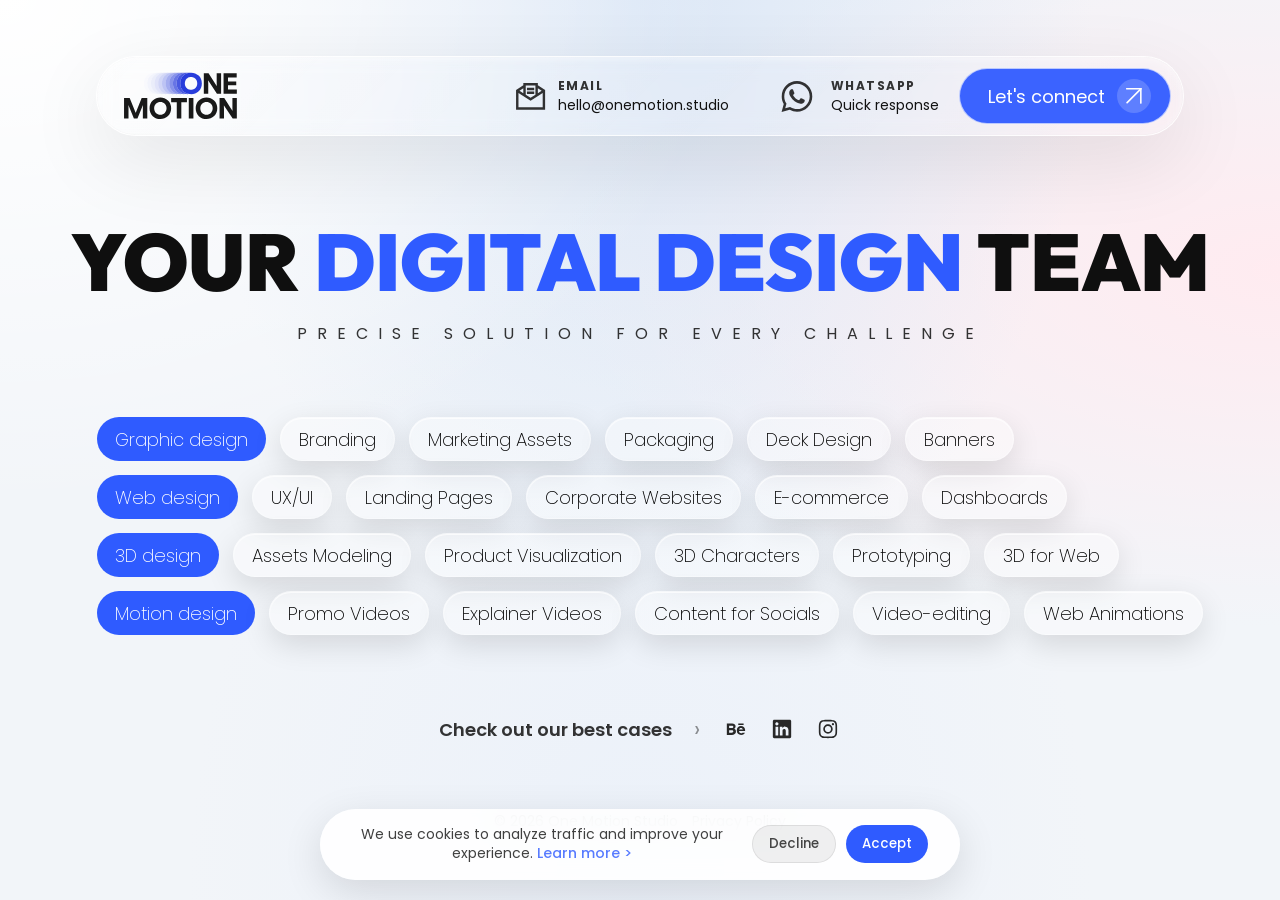
==== commit c2aa4402: "MVP-36" ====
--- a/index.html
+++ b/index.html
@@ -323,4 +323,4 @@
 <script src="./script.js"></script>
 
 </body>
-</html>+</html>
--- a/styles.css
+++ b/styles.css
@@ -1,221 +1,5 @@
-@import url("https://fonts.googleapis.com/css2?family=Outfit:wght@300;400;700&family=Poppins:wght@300;400;500&display=swap");
-
-
-.engagement-models {
-  padding: 40px 0 90px;
-}
-
-.engagement-models__intro {
-  max-width: 1370px;
-  margin: 20px auto 52px;
-  padding: 0 24px;
-  text-align: center;
-  font-size: clamp(20px, 1.2vw, 28px);
-  line-height: 1.4;
-  color: #111;
-}
-
-.engagement-models__cards {
-  width: min(1240px, calc(100% - 48px));
-  margin: 0 auto;
-  display: grid;
-  grid-template-columns: repeat(2, minmax(0, 1fr));
-  gap: 20px;
-}
-
-.engagement-card {
-  display: block;
-  border-radius: 24px;
-  overflow: hidden;
-  transition: transform 0.28s ease, box-shadow 0.28s ease, filter 0.28s ease;
-}
-
-.engagement-card img {
-  display: block;
-  width: 100%;
-  height: auto;
-}
-
-.engagement-card:hover {
-  transform: translateY(-4px);
-  filter: brightness(1.02);
-  box-shadow: 0 14px 34px rgba(25, 39, 75, 0.14);
-}
-
-.engagement-models__footer {
-  width: min(1240px, calc(100% - 48px));
-  margin: 52px auto 0;
-  display: flex;
-  align-items: center;
-  justify-content: center;
-  gap: 20px;
-}
-
-.engagement-models__footer-text p {
-  margin: 0;
-  color: #111;
-  line-height: 1.45;
-  font-size: 18px;
-  text-align: right;
-}
-
-.engagement-models__footer-text p + p {
-  margin-top: 6px;
-}
-
-.engagement-models__target {
-  display: block;
-  height: 56px;
-  width: auto;
-  flex-shrink: 0;
-}
-
-.contacts-final {
-  padding: 120px 0 8px;
-}
-
-.contacts-final__inner {
-  display: grid;
-  grid-template-columns: 1fr 1fr;
-  gap: 40px;
-  align-items: start;
-  margin: 0 auto;
-}
-
-.container.contacts-final__inner {
-  margin: 0 auto;
-  width: 60%;
-}
-
-.contacts-final__left {
-  text-align: center;
-}
-
-.contacts-final__left h2 {
-  margin: 0;
-  font-size: clamp(44px, 1.8vw, 72px);
-  line-height: 1.02;
-  letter-spacing: -0.03em;
-  font-weight: 800;
-  color: #101010;
-}
-
-.contacts-final__right {
-  justify-self: end;
-  max-width: 420px;
-}
-
-.contacts-final__lead {
-  margin: 0 0 18px;
-  font-size: clamp(24px, 1.2vw, 36px);
-  line-height: 1.08;
-  color: #1a1a1a;
-}
-
-.contacts-final__links {
-  display: flex;
-  gap: 20px;
-  margin-bottom: 24px;
-}
-
-.contacts-final__contact {
-  display: inline-flex;
-  align-items: center;
-  gap: 8px;
-  color: #1d1d1d;
-  text-decoration: none;
-}
-
-.contacts-final__contact img {
-  width: 24px;
-  height: 24px;
-  object-fit: contain;
-}
-
-.contacts-final__contact span {
-  display: flex;
-  flex-direction: column;
-  font-size: 13px;
-  line-height: 1.1;
-}
-
-.contacts-final__contact strong {
-  font-size: 11px;
-  letter-spacing: 0.08em;
-  font-weight: 700;
-}
-
-.contacts-final__contact:hover {
-  opacity: 0.76;
-}
-
-.contacts-final__cta {
-  min-height: 44px;
-}
-
-.contacts-final__letters {
-  margin-top: 56px;
-  display: flex;
-  justify-content: center;
-}
-
-.contacts-final__letters img {
-  width: min(1268px, calc(100% - 47px));
-  height: auto;
-  display: block;
-  margin-bottom: -118px;
-}
-
-body.mode-form #services,
-body.mode-form #collaboration,
-body.mode-form #portfolio,
-body.mode-form #process,
-body.mode-form #reviews,
-body.mode-form #engagement,
-body.mode-form #contact-final {
-  display: none;
-}
-
-@media (max-width: 900px) {
-  .engagement-models__cards {
-    grid-template-columns: 1fr;
-  }
-
-  .engagement-models__footer {
-    align-items: flex-start;
-  }
-
-  .contacts-final {
-    padding-top: 20px;
-  }
-
-  .contacts-final__inner {
-    grid-template-columns: 1fr;
-    gap: 20px;
-  }
-
-  .contacts-final__left h2 {
-    font-size: clamp(34px, 10vw, 52px);
-  }
-
-  .contacts-final__right {
-    justify-self: start;
-    max-width: none;
-  }
-
-  .contacts-final__lead {
-    font-size: clamp(24px, 7vw, 32px);
-  }
-
-  .contacts-final__links {
-    flex-direction: column;
-    gap: 12px;
-  }
-
-  .contacts-final__letters {
-    margin-top: 30px;
-  }
-}
+@import url("https://fonts.googleapis.com/css2?family=Outfit:wght@700&family=Poppins:wght@300;400;500;600;700&display=swap");
+
 
 :root{
 
@@ -240,7 +24,6 @@
 --t1: 80px;
 --t1lh: 0.95;
 --t2: 20px;
---t3: 70px;
 }
 
 
@@ -339,343 +122,6 @@
 
 a:-webkit-any-link {
     text-decoration: none;
-}
-
-
-.case-viewer {
-    position: fixed;
-    inset: 0;
-    z-index: 9999;
-    display: none; /* Скрыто по умолчанию */
-    background: rgba(18, 18, 18, 0.9); /* Темный фон за пределами кейса */
-    overflow-y: auto; /* Позволяет скроллить само окно */
-    padding: 40px 0; /* Отступы сверху и снизу, чтобы окно не упиралось в края */
-}
-
-.case-viewer.is-active {
-    display: block;
-}
-
-.case-viewer__container {
-    position: relative;
-    width: 90%; /* Ширина на мобильных */
-    max-width: 1200px; /* Фиксированная ширина как на Behance */
-    margin: 0 auto; /* Центрирование */
-    background: #fff; /* Белый фон контента */
-    min-height: 100vh;
-    box-shadow: 0 0 50px rgba(0, 0, 0, 0.5);
-    display: flex;
-    flex-direction: column;
-}
-
-.case-viewer__header {
-    background: #fff;
-    padding: 0px 0px 20px 0px;
-    color: #111;
-}
-
-.case-viewer__header-inner {
-    max-width: 1240px;
-    margin: 0 auto;
-    padding: 0 20px;
-    display: flex;
-    justify-content: space-between;
-    align-items: flex-start;
-}
-
-.case-viewer__title {
-    font-size: clamp(24px, 5vw, 42px);
-    line-height: 1.2;
-    margin-bottom: 20px;
-    font-weight: 800;
-}
-
-.case-images-stack img {
-    width: 100%;
-    display: block;
-    height: auto;
-}
-
-.case-viewer__close-btn {
-    background: #111;
-    color: #fff;
-    border: none;
-    padding: 12px 24px;
-    border-radius: 999px;
-    cursor: pointer;
-}
-
-
-.case-viewer__top-bar {
-    background: #2F5BFF;
-    color: #fff;
-    text-align: center;
-    padding: 10px;
-    font-size: 14px;
-    font-weight: 700;
-    text-transform: uppercase;
-    letter-spacing: 1px;
-    position: sticky; /* Прилипает к верху при скролле внутри окна */
-    top: 0;
-    z-index: 10;
-}
-
-
-/* Кнопка закрытия лайтбокса */
-.case-close-btn {
-    position: fixed; /* Всегда на одном месте при скролле */
-    top: 30px;
-    right: 30px;
-    width: 50px;
-    height: 50px;
-    border-radius: 50%;
-    background: rgba(255, 255, 255, 0.1); /* Полупрозрачный фон */
-    backdrop-filter: blur(10px); /* Эффект размытия сзади */
-    -webkit-backdrop-filter: blur(10px);
-    border: 1px solid rgba(255, 255, 255, 0.2);
-    color: #fff;
-    display: flex;
-    align-items: center;
-    justify-content: center;
-    cursor: pointer;
-    z-index: 10000; /* Выше всего контента */
-    transition: all 0.3s cubic-bezier(0.4, 0, 0.2, 1);
-}
-
-/* Эффект при наведении */
-.case-close-btn:hover {
-    background: rgba(255, 255, 255, 0.2);
-    transform: scale(1.1) rotate(90deg); /* Немного увеличим и повернем */
-    color: #2F5BFF; /* Цвет крестика при наведении */
-}
-
-/* Адаптация для мобильных */
-@media (max-width: 768px) {
-    .case-close-btn {
-        top: 20px;
-        right: 20px;
-        width: 40px;
-        height: 40px;
-        background: rgba(17, 17, 17, 0.8); /* На мобильных лучше темный фон */
-    }
-}
-
-
-
-.how-work {
-    padding: 100px 0;
-    background: none;
-}
-
-/* Сетка этапов */
-.process-grid {
-  display: grid;
-  grid-template-columns: repeat(3, 1fr);
-  gap: 0px;
-  max-width: 85%;
-  margin: 80px auto;
-}
-
-.process-item {
-    text-align: left;
-    margin: 0 auto;
-}
-
-.process-img {
-    height: 150px;
-    display: flex;
-    align-items: center;
-    justify-content: flex-start;
-    margin-bottom: 30px;
-}
-
-.process-img img {
-    max-height: 100%;
-    object-fit: contain;
-}
-
-.process-item h3 {
-    font-size: 18px;
-    font-weight: 800;
-    font-style: italic;
-    margin-bottom: 15px;
-    letter-spacing: 1px;
-}
-
-.process-item p {
-    font-size: 15px;
-    line-height: 1.6;
-    color: #555;
-    max-width: 320px;
-}
-
-/* Адаптив для планшетов и мобилок */
-@media (max-width: 992px) {
-    .process-grid {
-        grid-template-columns: 1fr;
-        gap: 40px;
-    }
-    .process-item p {
-        max-width: 100%;
-    }
-}
-
-.menu-toggle {
-  display: none;
-  flex-direction: column;
-  justify-content: center;
-  gap: 6px;
-  width: 44px;
-  height: 44px;
-  background: transparent;
-  border: none;
-  cursor: pointer;
-  z-index: 101;
-  padding: 0;
-}
-
-.menu-toggle span {
-  display: block;
-  width: 24px;
-  height: 2px;
-  background: #111;
-  transition: 0.3s ease;
-}
-
-.menu-toggle.is-active span:nth-child(1) {
-  transform: translateY(4px) rotate(45deg);
-}
-
-.menu-toggle.is-active span:nth-child(2) {
-  transform: translateY(-4px) rotate(-45deg);
-}
-
-/* --- MOBILE STYLES (max-width: 900px) --- */
-@media (max-width: 900px) {
-  .topbar {
-    top: 20px;
-  }
-
-  .topbar__inner {
-    width: calc(100% - 40px);
-    height: 64px;
-    margin: 0 auto;
-    justify-content: space-between;
-    padding: 0 20px !important;
-    overflow: visible;
-  }
-
-  .menu-toggle {
-    display: flex;
-    order: 2;
-  }
-
-  .site-nav {
-    position: fixed;
-    top: 0;
-    left: 0;
-    width: 100%;
-    height: 100vh;
-    background: #fff;
-    flex-direction: column;
-    justify-content: center;
-    gap: 32px;
-    padding: 80px 24px;
-    transform: translateY(-100%);
-    transition: transform 0.4s cubic-bezier(0.4, 0, 0.2, 1);
-    z-index: 1000; /* Поднимаем слой */
-    margin: 0;
-    display: none; /* Скрыто по умолчанию */
-  }
-
-  .site-nav--active {
-    transform: translateY(0);
-    display: flex !important; /* Показываем при активации */
-    visibility: visible !important;
-  }
-
-  .menu-toggle {
-    display: flex;
-    order: 2;
-    position: relative;
-    z-index: 1100; /* Кнопка должна быть выше меню */
-  }
-
-  .site-nav__link {
-    font-size: 32px;
-    font-weight: 600;
-  }
-
-  .topbar__inner > .cta {
-    display: none; /* Прячем в основном хедере */
-  }
-
-  /* Кнопка внутри мобильного меню */
-  .site-nav .cta {
-    display: flex;
-    width: 100%;
-    max-width: 280px;
-    margin-top: 20px;
-    background: var(--blue);
-  }
-
-  /* HERO MOBILE */
-  .hero {
-    flex-direction: column;
-    padding-top: 100px;
-    justify-content: flex-start;
-    min-height: auto;
-    height: auto;
-  }
-
-  .hero__visual-loose {
-    display: none !important; /* Скрываем 5 разбросанных букв */
-  }
-
-  .hero__visual-main {
-    position: relative !important;
-    top: 0 !important;
-    left: 0 !important;
-    right: 0 !important;
-    transform: none !important;
-    max-width: 100% !important;
-    width: 100% !important;
-    margin-bottom: 40px;
-    order: 1;
-  }
-
-  .hero__content {
-    order: 2;
-    text-align: center;
-    width: 100% !important;
-    min-height: auto !important;
-  }
-
-  .hero__text-wrap {
-    width: 100% !important;
-    margin-top: 0 !important;
-  }
-
-  .hero__title {
-    font-size: 42px !important;
-    margin-bottom: 16px !important;
-    text-align: center !important;
-  }
-
-  .hero__asterisk {
-    font-size: 16px !important;
-    text-align: center !important;
-  }
-}
-
-.site-nav .cta {
-  display: none;
-}
-
-@media (max-width: 900px) {
-  .site-nav .cta {
-    display: flex;
-  }
 }
 
 .footer{
@@ -810,7 +256,7 @@
 }
 
 .topbar{
-position:absolute;
+position:fixed;
 top: var(--barTop);
 left:0;
 right:0;
@@ -818,30 +264,8 @@
 }
 
 .topbar__inner {
-    width: min(2678px, calc(100% - clamp(30px, 21.4vw, 480px)));
-    max-width: 2678px;
-    height: 80px;
-    margin: 22px auto 0;
-    display: flex;
-    align-items: center;
-    justify-content: flex-start;
-    border-radius: 120px;
-    position: relative;
-    overflow: hidden;
-    background: transparent;
-    backdrop-filter: none;
-    -webkit-backdrop-filter: none;
-    border: 0;
-    box-shadow: none;
-    padding-right: 0;
-    padding-left: 0 !important;
-}
-
-
-body.mode-form .topbar__inner {
-width: min(2678px, calc(100% - clamp(30px, 8.4vw, 320px)));
-max-width: 2678px;
-
+width: 85%;
+max-width: 1170px;
 height: 80px;
 margin: 22px auto 0;
 display: flex;
@@ -850,14 +274,60 @@
 border-radius: 120px;
 position: relative;
 overflow: hidden;
-background: transparent;
-background-image: none;
-backdrop-filter: none;
--webkit-backdrop-filter: none;
-border: 0;
-box-shadow: none;
-padding-right: 0;
-padding-left: 0;
+background: linear-gradient(
+    135deg,
+    rgba(255, 255, 255, 0.1) 0%,
+    rgba(255, 255, 255, 0.05) 100%
+  );
+  
+  
+  backdrop-filter: blur(10px);
+  -webkit-backdrop-filter: blur(10px);
+
+border: 1px solid rgba(255,255,255,.80);
+
+box-shadow:
+0 24px 80px rgba(0,0,0,.09),
+inset 0 2px 6px rgba(255,255,255,.45),
+inset 0 0px 1px rgba(0,0,0,.10);
+
+
+padding-right: 12px;
+padding-left: 20px !important;
+}
+
+
+body.mode-form .topbar__inner {
+width: 60%;
+max-width: 1170px;
+width: calc(100% - 48px);
+
+height: 80px;
+margin: 22px auto 0;
+display: flex;
+align-items: center;
+justify-content: flex-start;
+border-radius: 120px;
+position: relative;
+overflow: hidden;
+background: rgba(255,255,255,.18);
+background-image: linear-gradient(
+135deg,
+rgba(255,255,255,.60) 0%,
+rgba(255,255,255,.25) 60%
+);
+
+backdrop-filter: blur(18px) saturate(100%);
+-webkit-backdrop-filter: blur(2px) saturate(0%);
+border: 1px solid rgba(255,255,255,.55);
+border-top: 1px solid rgba(255,255,255,.80);
+box-shadow:
+0 24px 80px rgba(0,0,0,.09),
+inset 0 2px 6px rgba(255,255,255,.85),
+inset 0 -1px 1px rgba(0,0,0,.10);
+
+padding-right: 12px;
+padding-left: 28px;
 }
 
 .brand{
@@ -917,10 +387,6 @@
   display: flex;
   align-items: center;
   gap: 14px;
-}
-
-body.mode-form .site-nav {
-  visibility: hidden !important;
 }
 
 body.mode-form .brand__whatsapp {
@@ -1056,47 +522,6 @@
 
 
 
-.site-nav {
-  display: flex;
-  align-items: center;
-  justify-content: center;
-  gap: clamp(28px, 4vw, 64px);
-  margin-left: auto;
-  margin-right: auto;
-  padding: 0 28px;
-}
-
-.site-nav__link {
-  color: rgba(17, 17, 17, .78);
-  font-family: var(--fontBody);
-  font-size: 18px;
-  font-weight: 400;
-  line-height: 1;
-  text-decoration: none;
-  white-space: nowrap;
-  transition: color 120ms ease, transform 120ms ease;
-}
-
-.site-nav__link:hover,
-.site-nav__link--active {
-  color: var(--blue);
-}
-
-.site-nav__link:hover {
-  transform: translateY(-1px);
-}
-
-body.mode-form .site-nav__link,
-body.mode-success .site-nav__link {
-  color: rgba(255, 255, 255, .86);
-}
-
-body.mode-form .site-nav__link:hover,
-body.mode-form .site-nav__link--active,
-body.mode-success .site-nav__link:hover,
-body.mode-success .site-nav__link--active {
-  color: #fff;
-}
 .social{
 display:flex;
 align-items:center;
@@ -1159,7 +584,7 @@
 
 .cta:hover{
 transform: translateY(-1px);
-box-shadow: 0 4px 6px rgba(49, 91, 255, .25);
+box-shadow: 0 10px 24px rgba(49,91,255,.25);
 }
 
 span.cta__text {
@@ -1196,22 +621,11 @@
   padding-top: 200px;
 }
 
-.hero__title {
-    margin-top: 0px;
-    margin-bottom: 0px;
-    font-family: var(--fontHeading);
-    font-weight: 300;
-    font-size: var(--t3);
-    line-height: var(--t1lh);
-    letter-spacing: 0px;
-    text-align: left;
-}
-
 
 body.mode-form .hero {
       height: fit-content !important;
       min-height: auto;
-      display: none;
+      display: flex;
       flex-direction: column;
       justify-content: flex-start;
       padding-top: 200px;
@@ -1224,6 +638,17 @@
   flex-direction: column;
 }
 
+
+.hero__title{
+margin-top: 24px;
+margin-bottom: 0px;
+font-family: var(--fontHeading);
+font-weight: 700;
+font-size: var(--t1);
+line-height: var(--t1lh);
+letter-spacing: 0px;
+text-align: center;
+}
 
 
 .hero__titleLine{
@@ -1255,11 +680,6 @@
 text-transform: uppercase;
 }
 
-.hero__title .text-accent {
-    color: var(--blue);
-    font-weight: 300; 
-}
-
 .chips {
 margin-top: 14px;
 display:flex;
@@ -1289,23 +709,16 @@
 overflow:hidden;
 border: none;
 cursor:pointer;
-min-height: 44px;
-height: auto;
-padding: 9px 20px 10px;
+height: 44px;
+padding: 0 18px;
 border-radius: var(--radiusChip);
-font-size: 18px;
-line-height: 1.15;
+font-size: large;
 font-weight: 200;
 transition: 220ms ease;
 outline:none;
 font-family: var(--fontBody);
 touch-action: manipulation;
 white-space: nowrap;
-display: inline-flex;
-align-items: center;
-justify-content: center;
-flex: 0 0 auto;
-min-width: max-content;
 }
 
 
@@ -1509,10 +922,6 @@
 transition: 550ms ease;
 }
 
-.form__interest {
-margin-bottom: 54px;
-}
-
 .form__title {
 margin:0;
 font-size: 62px;
@@ -1701,9 +1110,9 @@
 }
 
 body.mode-form .topbar__inner {
-background: transparent;
-border-color: transparent;
-box-shadow: none;
+background: rgba(255,255,255,.14);
+border-color: rgba(255,255,255,.18);
+box-shadow: var(--shadow2);
 }
 
 body.mode-form .brand {
@@ -1789,974 +1198,6 @@
 outline-offset: 3px;
 border-radius: 10px;
 }
-
-
-.collaboration {
-    padding: 0px;
-    position: relative;
-    z-index: 1;
-    /* Фон берется из общей настройки body или .bg__noise */
-}
-
-.collaboration__main-title {
-    text-align: center;
-    font-family: var(--fontBody);
-    font-size: 24px;
-    font-weight: 400;
-    margin: 0px auto 140px;
-    color: #111;
-    max-width: 800px;
-    line-height: 1.4;
-    position: relative;
-    z-index: 2;
-}
-
-
-/* Адаптивность для мобильных устройств */
-@media (max-width: 768px) {
-    .collaboration__main-title {
-        font-size: 20px;
-        margin: 40px auto 30px;
-        padding: 0 20px;
-    }
-}
-
-.collaboration__grid {
-    display: flex;
-    gap: 24px;
-    justify-content: center;
-    /* Гарантируем, что сетка не "подползает" под заголовок */
-    margin-top: 20px; 
-    position: relative;
-    z-index: 1;
-    padding: 0px 150px;
-}
-
-.collab-card {
-    flex: 1;
-    background: none;
-    padding: 48px 32px;
-    text-align: center;
-    border: none;
-    transition: transform 0.3s ease;
-}
-
-.collab-card:hover {
-    transform: translateY(-5px);
-}
-
-.collab-card__visual {
-    height: 160px;
-    margin-bottom: 32px;
-    display: flex;
-    align-items: center;
-    justify-content: center;
-}
-
-.collab-card__visual img {
-    max-width: 95%;
-    height: auto;
-}
-
-.collab-card__title {
-    font-size: 20px;
-    font-weight: 700;
-    text-transform: uppercase;
-    margin-bottom: 16px;
-    color: var(--text);
-}
-
-.collab-card__text {
-    font-size: 16px;
-    line-height: 1.5;
-    color: var(--muted);
-}
-
-.collaboration__footer {
-    margin-top: 50px;
-    text-align: center;
-}
-
-.collab-hint-btn {
-    background: none;
-    border: none;
-    font-family: var(--fontBody);
-    font-size: 16px;
-    cursor: pointer;
-    color: var(--text);
-    opacity: 0.6;
-    transition: opacity 0.2s;
-    margin-top: 40px;
-}
-
-.collab-hint-btn:hover {
-    opacity: 1;
-}
-
-/* Мобильная версия */
-@media (max-width: 768px) {
-    .collaboration__grid {
-        flex-direction: column;
-        align-items: center;
-    }
-    .collab-card {
-        width: 100%;
-    }
-}
-
-
-.portfolio { padding: 100px 0 10px 0; background: transparent; }
-
-.portfolio-nav {
-    display: flex;
-    gap: 12px;
-    margin-top: -50px;
-    justify-content: end;
-}
-
-
-.portfolio-slider .swiper-slide {
-    width: 412px !important;
-    flex-shrink: 0;
-    transition: width 0.9s cubic-bezier(0.25, 1, 0.5, 1) !important;
-    height: auto !important; /* Позволяет слайду тянуться */
-    display: flex;
-    flex-direction: column;
-    will-change: width, transform;
-}
-
-
-.p-main-img {
-    width: 100%;
-    height: 100%;
-    object-fit: cover;
-    /* Чтобы картинка не мерцала при изменении размера родителя */
-    backface-visibility: hidden;
-}
-
-
-.swiper-button-lock {
-    display: flex !important;
-}
-
-/* Слайдер: Узкий 732px -> Широкий 1626px */
-.portfolio-slider {
-    width: 100%;
-    height: 100%;
-    /* Отступ слева, чтобы первый слайд встал по сетке */
-    padding-left: calc((100vw - 3150px) / 2) !important; 
-    overflow: visible !important;
-}
-
-
-.portfolio-slider .swiper-slide-active {
-    width: 850px !important;
-    transition: width 0.9s cubic-bezier(0.4, 0, 0.2, 1), opacity 0.5s ease !important;
-}
-
-
-/* 1. Настройка высоты Swiper и слайдов */
-.portfolio-slider .swiper-wrapper {
-    display: flex; /* Обеспечивает одинаковую высоту всех слайдов в ряду */
-}
-
-
-.portfolio-card {
-    border: 1px solid #33333321;
-    border-radius: 14px;
-    display: flex;
-  flex-direction: column;
-  display: flex;
-      flex-direction: column;
-      height: 100%; /* Карточка занимает всю высоту слайда */
-      background: #E7EEF8;
-      overflow: hidden;
-      cursor: pointer;
-    transition: transform 0.3s ease, box-shadow 0.3s ease;
-}
-
-
-.portfolio-card:hover {
-    transform: translateY(-5px);
-    box-shadow: 0 10px 30px rgba(0,0,0,0.1);
-}
-
-.portfolio-card__img-box {
-    width: 100%;
-    height: 578px;
-    border-top-left-radius: 12px;
-    border-top-right-radius: 12px;
-    border-bottom-right-radius: 0px;
-    border-bottom-left-radius: 0px;
-    overflow: hidden;
-}
-
-.portfolio-card__img-box img {
-    width: 100%; height: 100%; object-fit: cover;
-    transition: opacity 0.5s ease;
-}
-
-.portfolio-card__meta { margin-top: 4px; padding: 0px 12px 22px; flex-grow: 1; display: flex; flex-direction: column; }
-.p-client { font-size: 14px; opacity: 0.5; text-transform: uppercase; margin-bottom: 2px; display: block; }
-.p-title { font-size: 20px; font-weight: 700; margin: 4px 0; text-transform: uppercase; }
-
-
-.p-desc-container {
-    margin: 12px 0 20px;
-}
-
-.p-desc-wrap {
-    margin: 12px 0 20px;
-    position: relative;
-    cursor: default;
-}
-
-
-.p-desc {
-    font-size: 16px;
-    line-height: 1.5;
-    margin: 0;
-    color: var(--text);
-    /* Стандартное ограничение в 2 строки */
-    display: -webkit-box;
-    -webkit-line-clamp: 2;
-    -webkit-box-orient: vertical;
-    overflow: hidden;
-    position: relative;
-}
-
-.p-desc.expanded {
-    display: block;
-    overflow: visible;
-    -webkit-line-clamp: unset;
-}
-
-/* Кнопка "more" внутри строки */
-.p-more-inline {
-    position: absolute;
-    bottom: 0;
-    right: 0;
-    /* Градиент маскирует текст под кнопкой */
-    background: linear-gradient(to right, transparent, #fff 15%, #fff); 
-    padding: 0 0 0 25px;
-    border: none;
-    color: var(--blue);
-    font-weight: 700;
-    cursor: pointer;
-    font-family: var(--fontBody);
-    font-size: 16px;
-}
-
-.p-inline-btn {
-    display: inline;
-    background: linear-gradient(to right, transparent, #E7EEF8 15%, #E7EEF8)  !important;
-    border: none;
-    padding: 0;
-    font-family: var(--fontBody);
-    font-size: 16px;
-    font-weight: 500;
-    color: inherit;
-    cursor: pointer;
-    text-decoration: none;
-    margin-left: 4px;
-}
-
-
-/* Когда текст свернут, кнопка "всплывает" в конец второй строки */
-.p-desc:not(.expanded) .p-inline-btn {
-    position: absolute;
-    right: 0;
-    bottom: 0;
-    background: none; /* Фон должен совпадать с фоном карточки */
-    padding-left: 10px;
-}
-
-/* Добавляем многоточие только в свернутом виде */
-.p-desc:not(.expanded) .p-inline-btn::before {
-    content: "... ";
-    font-weight: 400;
-}
-
-/* Скрываем кнопку, когда текст развернут */
-.p-desc.expanded + .p-more-inline {
-    display: none;
-}
-
-/* Контейнер для текста */
-.p-desc-content {
-    line-height: 1.5;
-    max-height: 3em; /* 1.5 (line-height) * 2 (строки) */
-    overflow: hidden;
-    position: relative;
-    font-size: 16px;
-    margin: 12px 0;
-    text-align: justify; /* Помогает кнопке лучше "вписаться" в край */
-}
-
-/* Раскрытое состояние */
-.p-desc-content.expanded {
-    max-height: none;
-    display: block;
-}
-
-
-
-/* Скрываем многоточие и сдвигаем кнопку, когда текст развернут */
-.p-desc-content.expanded .p-more-btn::before {
-    display: none;
-}
-.p-desc-content.expanded .p-more-btn {
-    float: none;
-    display: inline-block;
-    margin: 5px 0 0;
-}
-
-
-.p-tags { margin-top: auto; display: flex; flex-wrap: wrap; gap: 10px; }
-.p-tags span { padding: 6px 16px; border: 1px solid rgba(0,0,0,0.1); border-radius: 100px; font-size: 12px; }
-
-/* Футер */
-.portfolio-footer { margin-top: 40px; }
-.footer-socials { display: flex; align-items: center; justify-content: center; gap: 24px; }
-.social-icons { display: flex; gap: 20px; }
-.social-icons img { width: 28px; height: 28px; }
-
-
-.services {
-    position: relative;
-    padding: 80px 0 100px;
-    overflow: hidden;
-}
-
-.services-lines {
-    position: absolute;
-    top: 0;
-    left: 0;
-    width: 100%;
-    height: 100%;
-    pointer-events: none;
-    z-index: 1;
-}
-
-.line-h {
-    position: absolute;
-    top: 175px; /* Линия проходит под заголовком */
-    left: 0;
-    width: 100%;
-    height: 1px;
-    background: rgba(0, 0, 0, 0.08);
-}
-
-.lines-wrapper {
-    position: relative;
-    height: 100%;
-}
-
-.line-v {
-    position: absolute;
-    top: 0;
-    left: 0;
-    width: 1px;
-    height: 100%;
-    background: rgba(0, 0, 0, 0.08);
-}
-
-.services-top-row {
-    display: flex;
-    justify-content: space-between;
-    align-items: flex-end;
-    margin-bottom: 60px;
-    position: relative;
-    z-index: 2;
-}
-
-.section-label {
-    font-size: 14px;
-    text-transform: uppercase;
-    letter-spacing: 1px;
-    margin-bottom: 12px;
-    font-weight: 600;
-}
-
-.section-desc {
-    font-size: 18px;
-    line-height: 1.3;
-    font-weight: 100;
-}
-
-.services-id-block {
-    text-align: right;
-    margin-bottom: 36px;
-}
-
-.section-id-num {
-    font-family: 'Poppins', sans-serif;
-    font-weight: 900;
-    font-size: 48px;
-    line-height: 0.8;
-    color: #ffffff;
-    -webkit-text-stroke: 1px rgba(0, 0, 0, 0.15);
-    display: block;
-    position: static;
-    margin-bottom: 50px;
-}
-
-.what-we-do {
-    font-size: 12px;
-    text-transform: uppercase;
-    margin-top: 10px;
-    opacity: 0.5;
-}
-
-
-/* Основной контейнер-строка */
-.services-header-grid {
-    display: flex;
-    justify-content: space-between; /* Раздвигает блоки в разные концы строки */
-    align-items: flex-start;
-    width: 100%;
-    position: relative;
-    padding-top: 40px; /* Отступ сверху для компенсации scale */
-}
-
-/* Общие стили для блоков с картинками */
-.services-asset-block {
-    position: relative;
-    flex: 0 1 auto; /* Блоки занимают только необходимое место */
-}
-
-/* Стили для картинок: уменьшение в 2 раза */
-.services-bg-img {
-    display: block;
-    transform: scale(0.5); /* Уменьшаем масштаб до 0.5 */
-    height: auto;
-}
-
-/* Прижимаем левую картинку к левому краю после уменьшения */
-.assets-left .services-bg-img {
-    transform-origin: left top; 
-}
-
-/* Прижимаем правую картинку к правому краю после уменьшения */
-.assets-right .services-bg-img {
-    transform-origin: right top;
-}
-
-/* Позиционирование текста относительно левой картинки */
-.services-text-content {
-    position: absolute;
-    top: 0;
-    left: 0;
-    z-index: 2;
-    padding-left: 20px; /* Настрой этот отступ, чтобы текст попал в сетку */
-    padding-top: 10px;
-}
-
-/* Уточнение шрифтов заголовков для соответствия макету */
-.section-label {
-    font-size: 14px;
-    text-transform: uppercase;
-    font-weight: 600;
-    margin-bottom: 30px; /* Чтобы текст оказался над линией картинки */
-}
-
-.section-desc {
-    font-size: 18px;
-    line-height: 1.3;
-}
-
-/* Базовые настройки Swiper */
-.services-slider-wrap {
-    width: 100%;
-    padding-left: calc((100vw - 1240px) / 2); /* Выравнивание по левой линии контента */
-    overflow: visible; /* Чтобы карточки не обрезались */
-}
-
-.services {
-    overflow: hidden;
-    position: relative;
-}
-
-
-.swiper {
-    margin-left: 100px !important;
-    margin-right: auto;
-    position: relative;
-    overflow: hidden;
-    list-style: none;
-    padding: 0;
-    z-index: 1;
-    display: block;
-}
-
-.swiper-slide {
-    flex-shrink: 0;
-    width: 57% !important;
-    height: 100%;
-    position: relative;
-    transition-property: transform;
-    display: flex;
-}
-
-
-.service-card {
-    flex: 0 0 1100px;
-    height: 520px;
-    background: #F9F9F9;
-    border-radius: 40px;
-    display: flex;
-    overflow: hidden;
-    scroll-snap-align: center;
-    width: 1080px;
-}
-
-/* Адаптивность для мобильных */
-@media (max-width: 768px) {
-    .services-slider-wrap {
-        padding-left: 20px; /* Отступ от края на мобилках */
-    }
-    .swiper-slide {
-        width: calc(100vw - 40px); /* Карточка почти на весь экран */
-    }
-    .service-card {
-        flex-direction: column; /* Левая часть над правой */
-        height: auto;
-    }
-}
-
-.services-slider-main {
-    display: flex;
-    gap: 30px;
-    padding-left: calc((71vw - 1240px) / 2);
-    padding-right: 60px;
-}
-
-/* Контейнер навигации */
-.services-main-nav {
-  margin-top: 40px;
-  position: relative;
-  z-index: 10;
-}
-
-/* Обертка для кнопок и линии */
-.main-nav__wrapper {
-  display: flex;
-  align-items: center; /* Выравнивание по центру высоты кнопок */
-  gap: 12px;
-}
-
-/* Стили кнопок как на макете */
-.main-nav-btn {
-  width: 44px;
-  height: 44px;
-  border-radius: 50%;
-  border: 1px solid rgba(0, 0, 0, 0.15); /* Тонкая рамка */
-  background: transparent;
-  cursor: pointer;
-  display: flex;
-  align-items: center;
-  justify-content: center;
-  transition: all 0.3s ease;
-  flex-shrink: 0; /* Чтобы кнопки не сжимались */
-}
-
-.main-nav-btn:hover {
-  border-color: #000;
-  background: rgba(0, 0, 0, 0.05);
-}
-
-/* Декоративная линия справа */
-.main-nav__line {
-  height: 1px;
-  background: rgba(0, 0, 0, 0.1); /* Цвет линии */
-  flex-grow: 1; /* Линия занимает всё свободное место справа */
-  margin-left: 10px;
-}
-
-.container {
-    width: 92vw;
-    margin-left: 80px;
-}
-
-
-
-.testimonials {
-    padding: 20px 0 20px 0;
-    position: relative;
-    background: none;
-}
-
-/* Синее пятно на фоне */
-.blue-glow {
-  position: absolute;
-  top: 50%;
-  left: 50%;
-  transform: translate(-50%, -50%);
-  width: 400px;
-  height: 400px;
-  background: #2F5BFF;
-  filter: blur(150px);
-  opacity: 0.15;
-  z-index: 1;
-}
-
-.reviews-slider-container {
-  position: relative;
-  width: 100%;
-  max-width: none;
-  margin: 0 auto;
-  text-align: center;
-  z-index: 2;
-}
-
-/* Для блока отзывов переопределяем глобальные стили Swiper */
-.reviews-swiper {
-  margin-left: 0 !important;
-  margin-right: 0;
-}
-
-.reviews-swiper .swiper-wrapper {
-  align-items: stretch;
-}
-
-.reviews-swiper .swiper-slide {
-  width: 100% !important;
-  display: flex;
-  justify-content: center;
-}
-
-.review-item {
-  width: 100%;
-  max-width: 900px;
-  margin: 0 auto;
-  box-sizing: border-box;
-  padding: 40px 24px;
-}
-
-.review-text {
-  font-size: 32px;
-  line-height: 1.3;
-  color: #111;
-  margin-bottom: 30px;
-  font-weight: 300;
-}
-
-.review-author {
-  font-size: 18px;
-  color: #888;
-  margin-bottom: 5px;
-}
-
-.review-company {
-  font-size: 14px;
-  color: #aaa;
-  text-transform: uppercase;
-  letter-spacing: 1px;
-}
-
-.logos-bar {
-  margin-top: 80px;
-  text-align: center;
-  opacity: 0.6;
-}
-
-.logos-img {
-  max-width: 100%;
-  height: auto;
-}
-
-/* Позиционирование кнопок навигации */
-.reviews-nav {
-  position: absolute;
-  right: 0;
-  top: 100%; /* Сразу под картинкой Num_5 */
-  display: flex;
-  gap: 10px;
-  margin-top: 10px;
-  z-index: 5;
-}
-
-
-
- .line-v--left {
-     position: absolute;
-     top: 85px;
-     left: -12px;
-     width: 1px;
-     height: 12%;
-     background: rgba(0, 0, 0, 0.08);
- }
-
-  .line-h--left {
-      position: absolute;
-      top: 135px;
-      left: 50px;
-      width: 20%;
-      height: 1px;
-      background: rgba(0, 0, 0, 0.08);
-  }
-
-
-  .line-v--right {
-      position: absolute;
-      top: 85px;
-      left: 1774px;
-      width: 1px;
-      height: 8%;
-      background: rgba(0, 0, 0, 0.08);
-  }
-
-
-  .line-h--right {
-      position: absolute;
-      top: 135px;
-      left: 1519px;
-      width: 16%;
-      height: 1px;
-      background: rgba(0, 0, 0, 0.08);
-  }
-
-.main-nav__wrapper {
-    display: flex;
-    gap: 12px;
-    /* Выравниваем по той же линии, что и заголовок (по линии var(--padX)) */
-    padding-left: 0; 
-}
-
-.main-nav-btn {
-    width: 56px;
-    height: 56px;
-    border-radius: 50%;
-    border: 1px solid rgba(0,0,0,0.1);
-    background: #fff;
-    font-size: 20px;
-    cursor: pointer;
-    transition: all 0.3s ease;
-    display: flex;
-    align-items: center;
-    justify-content: center;
-}
-
-.main-nav-btn:hover {
-    background: #000;
-    color: #fff;
-    border-color: #000;
-}
-
-/* Горизонтальный скролл карточек */
-.services-slider-main {
-    display: flex;
-    gap: 24px;
-    overflow-x: auto;
-    padding-bottom: 40px;
-    scroll-snap-type: x mandatory;
-    -ms-overflow-style: none; /* убрать полосу прокрутки */
-    scrollbar-width: none;
-}
-.services-slider-main::-webkit-scrollbar { display: none; }
-
-.service-card {
-    flex: 0 0 1100px; /* Ширина карточки */
-    height: 600px;
-    background: #F9F9F9;
-    border-radius: 40px;
-    display: flex;
-    overflow: hidden;
-    scroll-snap-align: center;
-}
-
-/* Левая часть карточки */
-.service-card__left {
-    flex: 0 0 45%;
-    padding: 60px;
-    display: flex;
-    flex-direction: column;
-    justify-content: space-between;
-}
-
-.service-card__title { font-size: 42px; font-weight: 700; text-transform: uppercase; margin-bottom: 20px; margin-top: 0px; }
-.service-card__intro { font-size: 18px; color: var(--muted); margin-bottom: 40px; line-height: 1.4; }
-
-.service-card__skills { list-style: none; padding: 0; }
-.skill-item { font-size: 20px; margin-bottom: 12px; opacity: 0.5; transition: 0.3s; }
-.skill-item span {
-    font-size: 18px;
-    font-weight: 500;
-    cursor: pointer;
-    display: block;
-    opacity: 1 !important ;
-    transition: 0.3s;
-}
-
-.skill-item.active { opacity: 1; font-weight: 500; }
-
-/* Футер внутри левой части */
-.inner-slider-controls { display: flex; justify-content: space-between; align-items: flex-end; }
-.meta-label { font-size: 12px; text-transform: uppercase; color: var(--muted); display: block; margin-bottom: 5px; }
-.meta-title { font-size: 24px; font-weight: 400; margin-bottom: 2px; margin-top: 0px; }
-.meta-tags span { 
-    font-size: 11px; padding: 4px 12px; border: 1px solid #ddd; border-radius: 100px; margin-right: 5px; 
-}
-
-.meta-nav { display: flex; gap: 10px; }
-.nav-btn { width: 40px; height: 40px; border-radius: 50%; border: 1px solid #ddd; background: none; cursor: pointer; padding-bottom: 0px; }
-.nav-btn:hover { background: #000; color: #fff; }
-
-
-/* Основной стиль кнопки-круга */
-.main-nav-btn {
-  width: 48px;
-  height: 48px;
-  border-radius: 50%;
-  border: 1px solid rgba(0, 0, 0, 0.2); /* Тонкая серая рамка */
-  background: transparent;
-  color: #7A7A7A; /* Цвет стрелок */
-  cursor: pointer;
-  display: flex;
-  align-items: center;
-  justify-content: center;
-  transition: all 0.3s ease;
-  flex-shrink: 0;
-  padding: 0;
-}
-
-/* Центрирование иконки (небольшая корректировка для визуального баланса) */
-.main-nav-btn svg {
-  display: block;
-}
-
-/* Эффект при наведении */
-.main-nav-btn:hover {
-  border-color: rgba(0, 0, 0, 0.5);
-  color: #111;
-  background: rgba(0, 0, 0, 0.02);
-}
-
-/* Если кнопка заблокирована (начало или конец слайдера) */
-.swiper-button-disabled {
-  opacity: 0.3;
-  cursor: default;
-}
-
-.service-card {
-    flex: 0 0 1100px;
-    height: 520px; /* Уменьшенная фиксированная высота как на рефе */
-    background: #F9F9F9;
-    border-radius: 14px;
-    display: flex;
-    overflow: hidden;
-    scroll-snap-align: center;
-}
-
-.service-card__left {
-    flex: 0 0 45%;
-    padding: 12px 34px; /* Уменьшены отступы от краев */
-    display: flex;
-    flex-direction: column;
-    justify-content: space-between;
-}
-
-.service-card__title {
-    font-size: 32px; /* Чуть меньше */
-    font-weight: 700;
-    text-transform: uppercase;
-    margin-bottom: -14px; /* Минимум отступа до подзаголовка */
-    margin-top: 4px;
-}
-
-.service-card__intro {
-    font-size: 15px;
-    color: var(--muted);
-    line-height: 1.4;
-    margin-bottom: 24px; /* Отступ до списка скиллов */
-}
-
-/* Скиллы */
-.service-card__skills {
-    list-style: none;
-    padding: 0;
-}
-
-.skill-item {
-    margin-bottom: 8px; /* Скиллы плотнее друг к другу */
-}
-
-.skill-item span {
-    font-size: 18px; /* Мельче шрифт */
-    font-weight: 500;
-    cursor: pointer;
-    display: block;
-    opacity: 0.4;
-    transition: 0.3s;
-}
-
-.skill-item.active span {
-    opacity: 1;
-    color: #111; /* Убрали синий, теперь просто черный */
-    margin-bottom: 4px;
-}
-
-.skill-item__text {
-    max-height: 0;
-    overflow: hidden;
-    font-size: 13px; /* Текст аккордеона мельче */
-    line-height: 1.4;
-    color: var(--muted);
-    transition: max-height 0.4s ease;
-    max-width: 90%; /* Чтобы укладывался в 2 строки */
-    font-weight: 400;
-}
-
-.skill-item.active .skill-item__text {
-    max-height: 40px; /* Ограничение под 2 строки */
-}
-
-/* Футер карточки */
-.inner-slider-controls {
-    display: flex;
-    justify-content: space-between;
-    align-items: flex-end;
-}
-
-.meta-label {
-    font-size: 11px;
-    text-transform: uppercase;
-    color: var(--muted);
-    display: block;
-    margin-bottom: 2px; /* Project ближе к названию */
-}
-
-.meta-title {
-    font-size: 22px;
-    font-weight: 400;
-    margin-bottom: 8px;
-}
-
-
-.meta-tags {
-    margin-bottom: 12px;
-}
-
-.meta-tags span {
-    font-size: 10px;
-    padding: 3px 10px;
-    border: 1px solid rgba(0,0,0,0.1);
-    border-radius: 100px;
-    margin-right: 4px;
-}
-
-/* Правая часть с картинкой */
-.service-card__right {
-    flex: 1;
-    height: 100%;
-}
-
-.render-img {
-    width: 100%;
-    height: 100%;
-    object-fit: cover; /* Растягивается на всю высоту */
-}
-
 
 
 
@@ -3089,7 +1530,7 @@
   content: "";
   position: absolute;
   inset: 0;
-  opacity: 0; /* Softer noise at lower opacity */
+  opacity: 0; /* Чем меньше число, тем нежнее шум */
   filter: contrast(150%) brightness(100%);
   background-image: url("data:image/svg+xml,%3Csvg viewBox='0 0 400 400' xmlns='http://www.w3.org/2000/svg'%3E%3Cfilter id='noiseFilter'%3E%3CfeTurbulence type='fractalNoise' baseFrequency='0.65' numOctaves='3' stitchTiles='stitch'/%3E%3C/filter%3E%3Crect width='100%25' height='100%25' filter='url(%23noiseFilter)'/%3E%3C/svg%3E");
   pointer-events: none;
@@ -3151,91 +1592,6 @@
   display: flex;
   flex-direction: column;
   margin: 0 auto;
-}
-
-.hero {
-  position: relative;
-  overflow: hidden;
-  min-height: 100svh;
-  padding-top: clamp(150px, 12vw, 460px);
-}
-
-.hero__visual-loose,
-.hero__visual-main {
-  position: absolute;
-  pointer-events: none;
-  user-select: none;
-}
-
-.hero__visual-loose {
-    width: clamp(360px, 26vw, 1300px);
-    left: clamp(260px, 18vw, 960px);
-    top: clamp(130px, 10vw, 390px);
-    z-index: 0;
-}
-
-.hero__visual-main {
-    width: clamp(620px, 40vw, 1720px);
-    right: clamp(80px, 12vw, 360px);
-    top: clamp(170px, 12vw, 480px);
-    z-index: 0;
-}
-
-.hero__visual-loose img,
-.hero__visual-main img {
-  display: block;
-  width: 100%;
-  height: auto;
-}
-
-.hero__content {
-    position: relative;
-    z-index: 1;
-    width: min(2678px, calc(100% - clamp(30px, 26.4vw, 480px)));
-    min-height: calc(100svh - clamp(150px, 12vw, 460px));
-    align-items: flex-start;
-}
-
-.hero__text-wrap {
-    width: clamp(420px, 29vw, 1120px);
-    margin-top: clamp(220px, 15vw, 720px);
-}
-
-.text-ghost {
-  color: rgba(17, 17, 17, .72);
-}
-
-.hero__footer {
-  display: grid;
-  grid-template-columns: 1fr auto;
-  align-items: end;
-  gap: clamp(24px, 3vw, 90px);
-  margin-top: clamp(22px, 2vw, 72px);
-}
-
-.hero__footer .chip {
-  cursor: default;
-  min-height: 42px;
-  font-size: clamp(14px, .75vw, 24px);
-  font-weight: 400;
-}
-
-.hero__sub,
-.hero__asterisk {
-  margin: 14px 0 0;
-  color: var(--blue);
-  font-size: clamp(17px, .9vw, 34px);
-  font-style: italic;
-  line-height: 1.25;
-}
-
-.hero__asterisk {
-  white-space: nowrap;
-}
-
-.blue-star {
-  font-style: normal;
-  font-weight: 700;
 }
 
 
@@ -3259,47 +1615,6 @@
   width: 100%;
   height: 100%;
   object-fit: contain;   
-}
-
-.section {
-  position: relative;
-  z-index: 1;
-  padding: clamp(96px, 10vw, 300px) 0;
-}
-
-.section__inner {
-  width: min(2678px, calc(100% - clamp(30px, 8.4vw, 320px)));
-  margin: 0 auto;
-}
-
-.section__eyebrow {
-  color: var(--blue);
-  font-size: clamp(16px, .9vw, 34px);
-  font-weight: 600;
-  margin-bottom: 18px;
-}
-
-.section__title {
-  max-width: 1100px;
-  margin: 0;
-  color: var(--text);
-  font-family: var(--fontHeading);
-  font-size: clamp(46px, 4vw, 150px);
-  font-weight: 500;
-  line-height: 1.02;
-}
-
-.section__lead {
-  max-width: 760px;
-  margin: 22px 0 0;
-  color: var(--muted);
-  font-size: clamp(18px, 1.05vw, 34px);
-  line-height: 1.45;
-}
-
-body.mode-form .section,
-body.mode-success .section {
-  display: none;
 }
 
 
@@ -3391,7 +1706,6 @@
 
 
   .brand__contacts, 
-  .site-nav,
   .social { 
     display: none !important; 
   }
@@ -3470,16 +1784,13 @@
   }
 
   body.mode-form .hero {
-    height: fit-content;
-    display: none !important;
+    height: fit-content
+    display: flex;
     flex-direction: column;
     justify-content: flex-start;
     padding-top: 170px;
 }
 
-  body.mode-form.site-nav {
-    visibility: hidden !important;
-  }
 
   .hero__subtitle {
     font-size: 13px !important;
@@ -3695,83 +2006,6 @@
 }
 }
 
-@media (min-width: 1600px) {
-  .brand__logo {
-    width: clamp(124px, 5.9vw, 226px);
-  }
-
-  span.cta__text {
-    font-size: clamp(18px, .95vw, 36px);
-  }
-
-  .cta {
-    width: clamp(212px, 8vw, 308px);
-    min-width: clamp(212px, 8vw, 308px);
-    min-height: clamp(54px, 2.15vw, 82px);
-  }
-
-  .cta__icon {
-    width: clamp(34px, 1.35vw, 52px);
-    height: clamp(34px, 1.35vw, 52px);
-  }
-
-  .site-nav__link {
-    font-size: clamp(18px, 1.05vw, 40px);
-  }
-}
-
-@media (max-width: 768px) {
-  .hero {
-    min-height: 100svh;
-    padding-top: 120px !important;
-  }
-
-  .hero__content {
-    width: calc(100% - 30px) !important;
-    min-height: calc(100svh - 120px);
-    margin: 0 auto !important;
-  }
-
-  .hero__text-wrap {
-    width: min(350px, 92vw);
-    margin-top: 46svh;
-  }
-
-  .hero__title {
-    font-size: clamp(48px, 14vw, 68px) !important;
-    line-height: 1.03;
-  }
-
-  .hero__visual-main {
-    width: 118vw;
-    right: -53vw;
-    top: 170px;
-  }
-
-  .hero__visual-loose {
-    width: 86vw;
-    left: 26vw;
-    top: 106px;
-  }
-
-  .hero__footer {
-    grid-template-columns: 1fr;
-    gap: 12px;
-    margin-top: 20px;
-  }
-
-  .hero__asterisk {
-    white-space: normal;
-  }
-
-  .form .chip {
-    min-height: 42px;
-    padding: 10px 18px;
-    font-size: 16px;
-    line-height: 1.15;
-  }
-}
-
 @media (min-width: 1000px) {
   .scroll-hint { display: none; }
 
@@ -3781,6 +2015,7 @@
 
 
 body.mode-home .footer{
+position:fixed;
 bottom:18px;
 left:0;
 right:0;
@@ -3800,7 +2035,7 @@
 @media (min-width: 768px) and (max-width: 1200px) and (orientation: portrait) {
   :root {
     --padX: 20px;
-    --t1: 48px; /* heading */
+    --t1: 48px; /* заголовок */
   }
 
     body.mode-form .contact__mobileCopy {
@@ -4168,16 +2403,8 @@
     }
 
     .hero__title {
-    font-family: var(--fontHeading);
-    /* Используем твои переменные, но форсируем тонкий вес */
-    font-size: var(--t1); /* 80px */
-    line-height: 1.05;
-    font-weight: 300; /* Очень тонкий Outfit */
-    color: var(--text);
-    text-transform: none; /* Убираем капс, оставляем Sentence case */
-    margin: 0 0 40px 0;
-    letter-spacing: -0.02em;
-}
+      font-size: 50px !important;
+    }
 
     .hero__subtitle {
       font-size: 16px !important;
@@ -4258,7 +2485,7 @@
     margin-bottom: 0px;
     font-family: var(--fontHeading);
     font-weight: 700;
-    font-size: var(--t3);
+    font-size: var(--t1);
     line-height: var(--t1lh);
     letter-spacing: 0px;
     text-align: center;
@@ -4364,4 +2591,3 @@
 }
 }
 
-
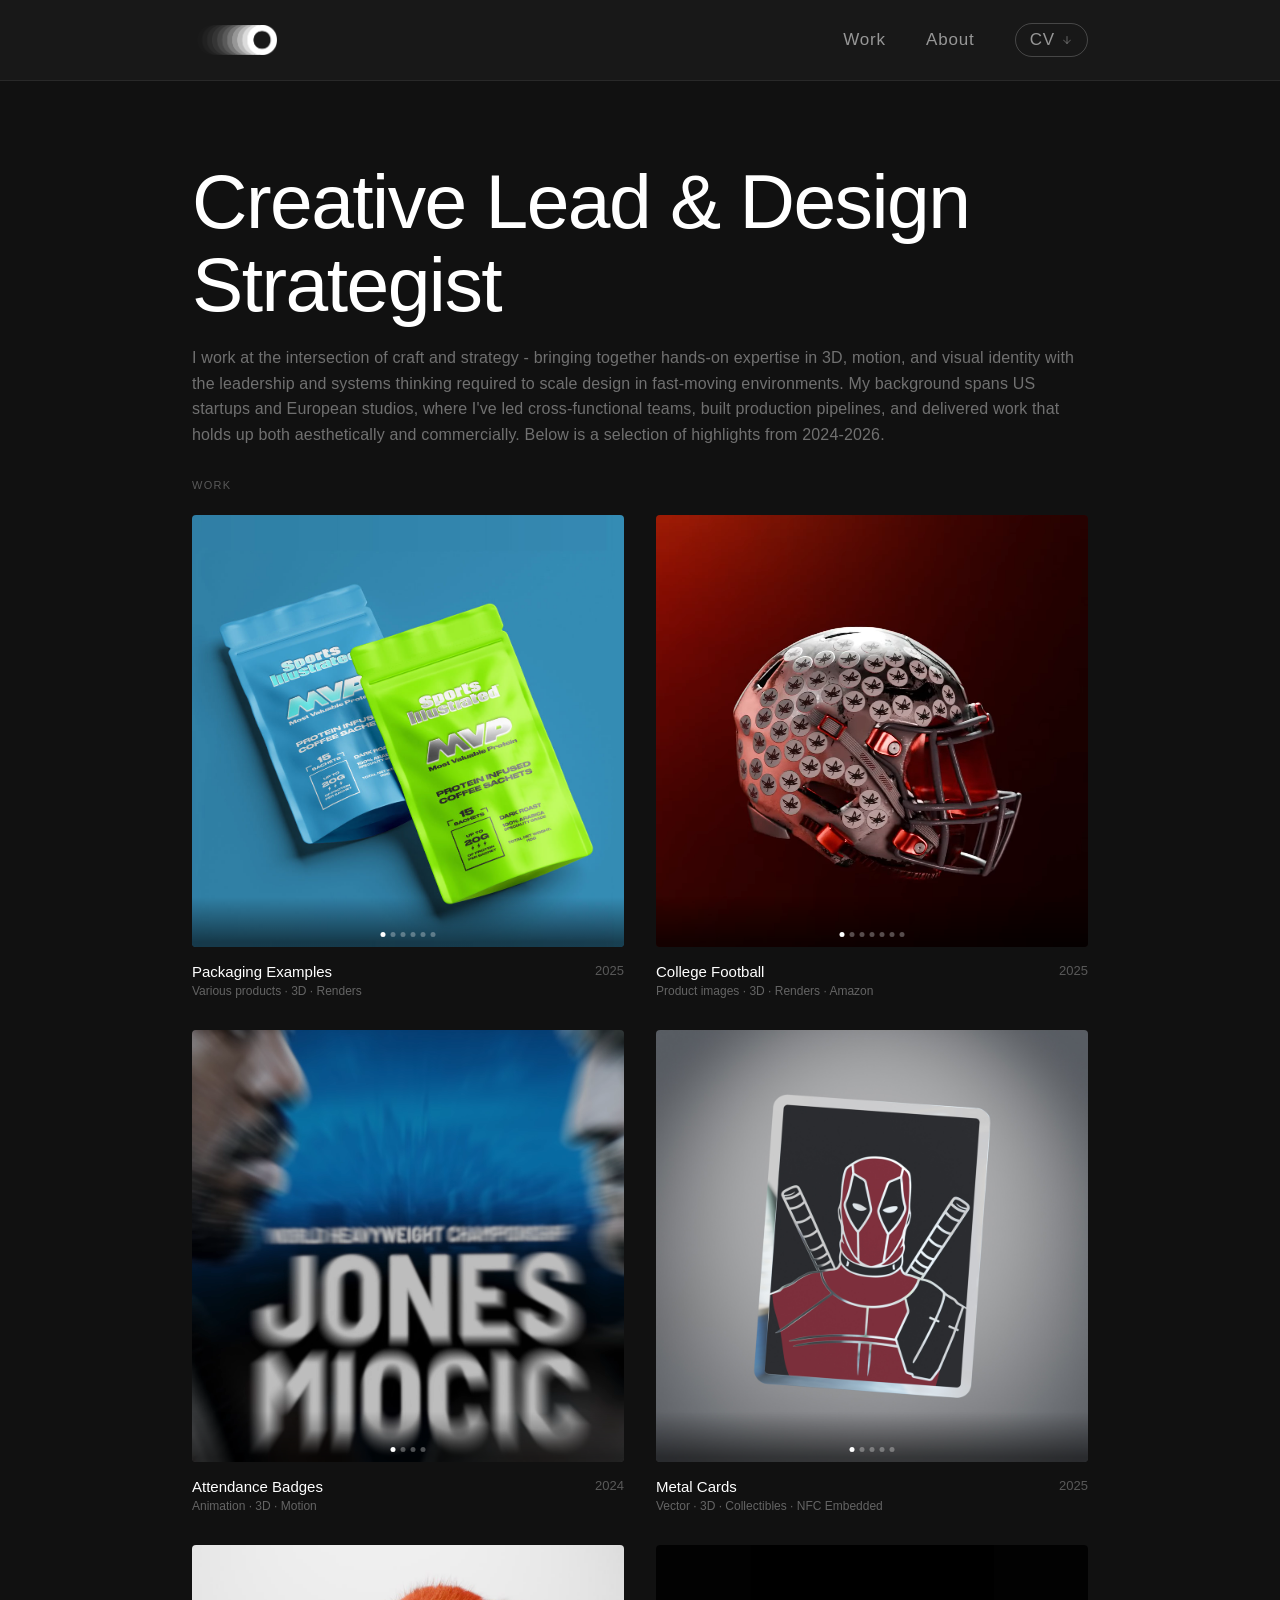
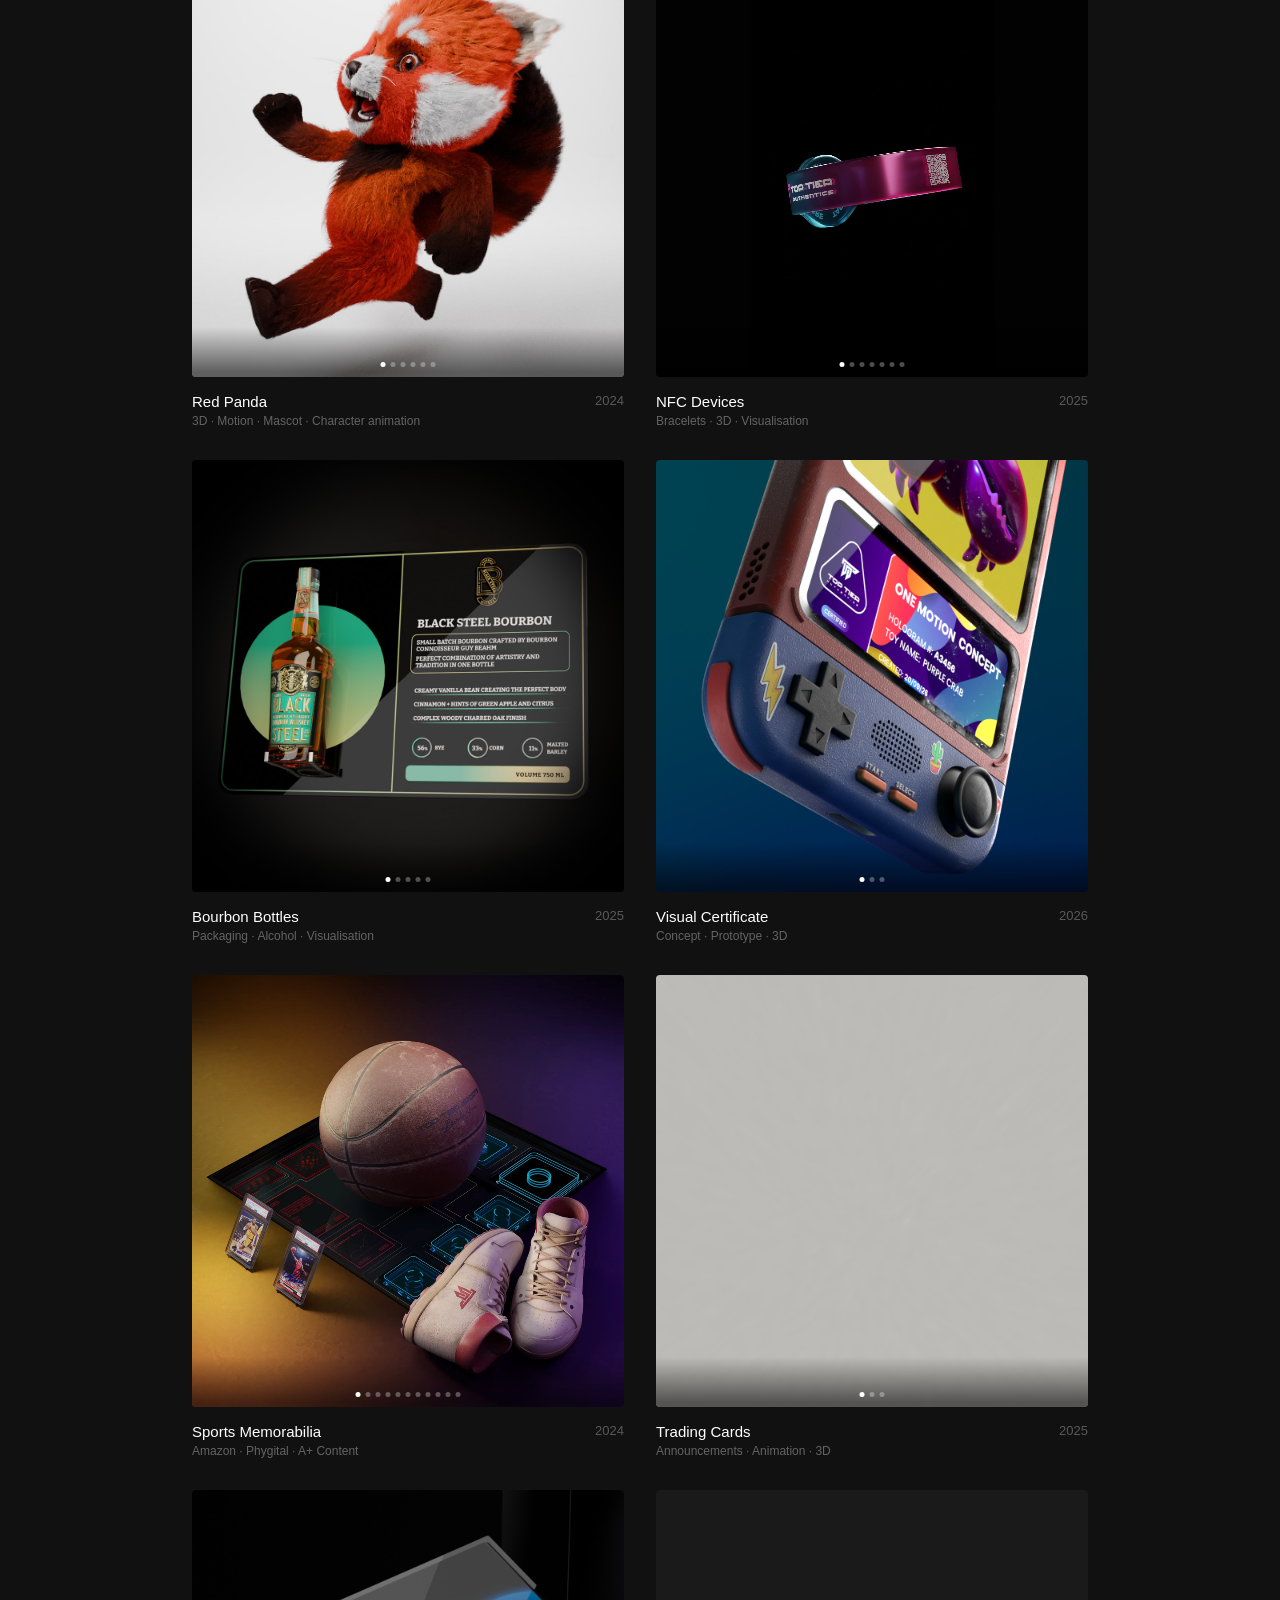
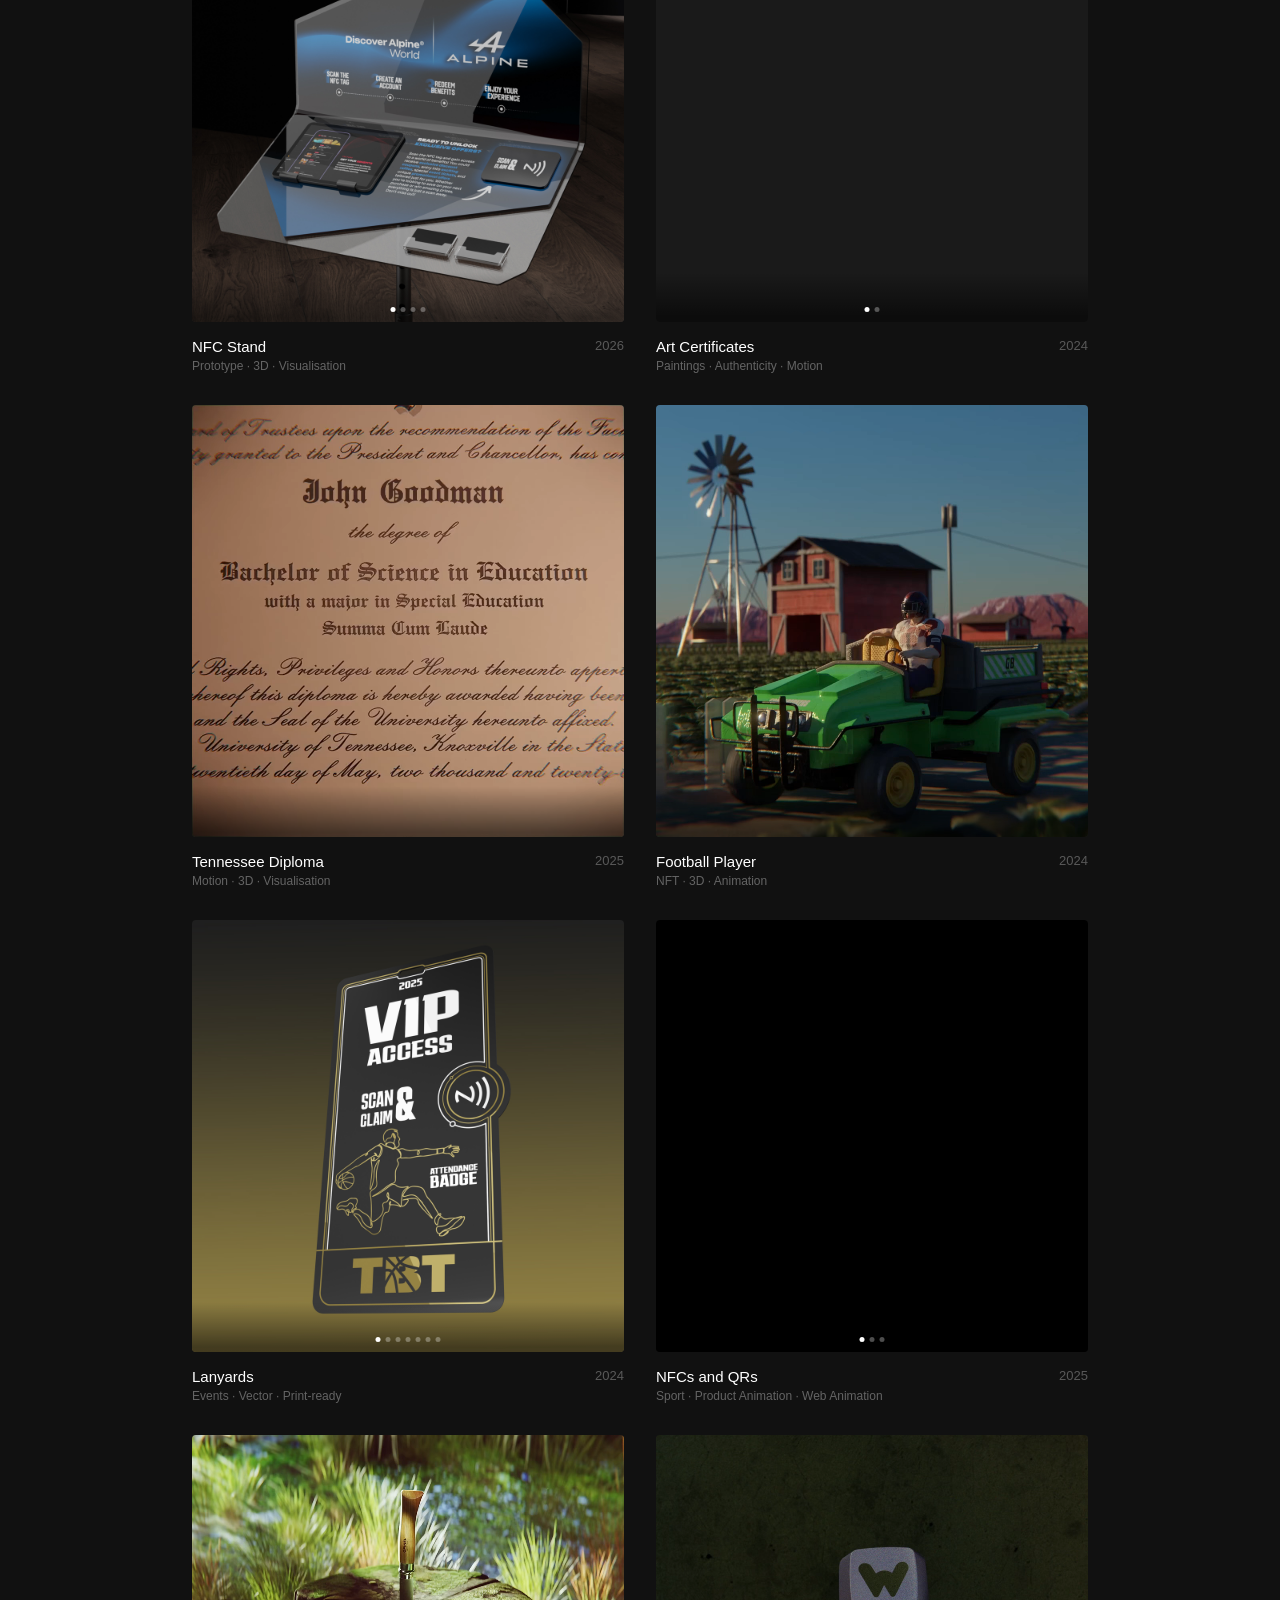
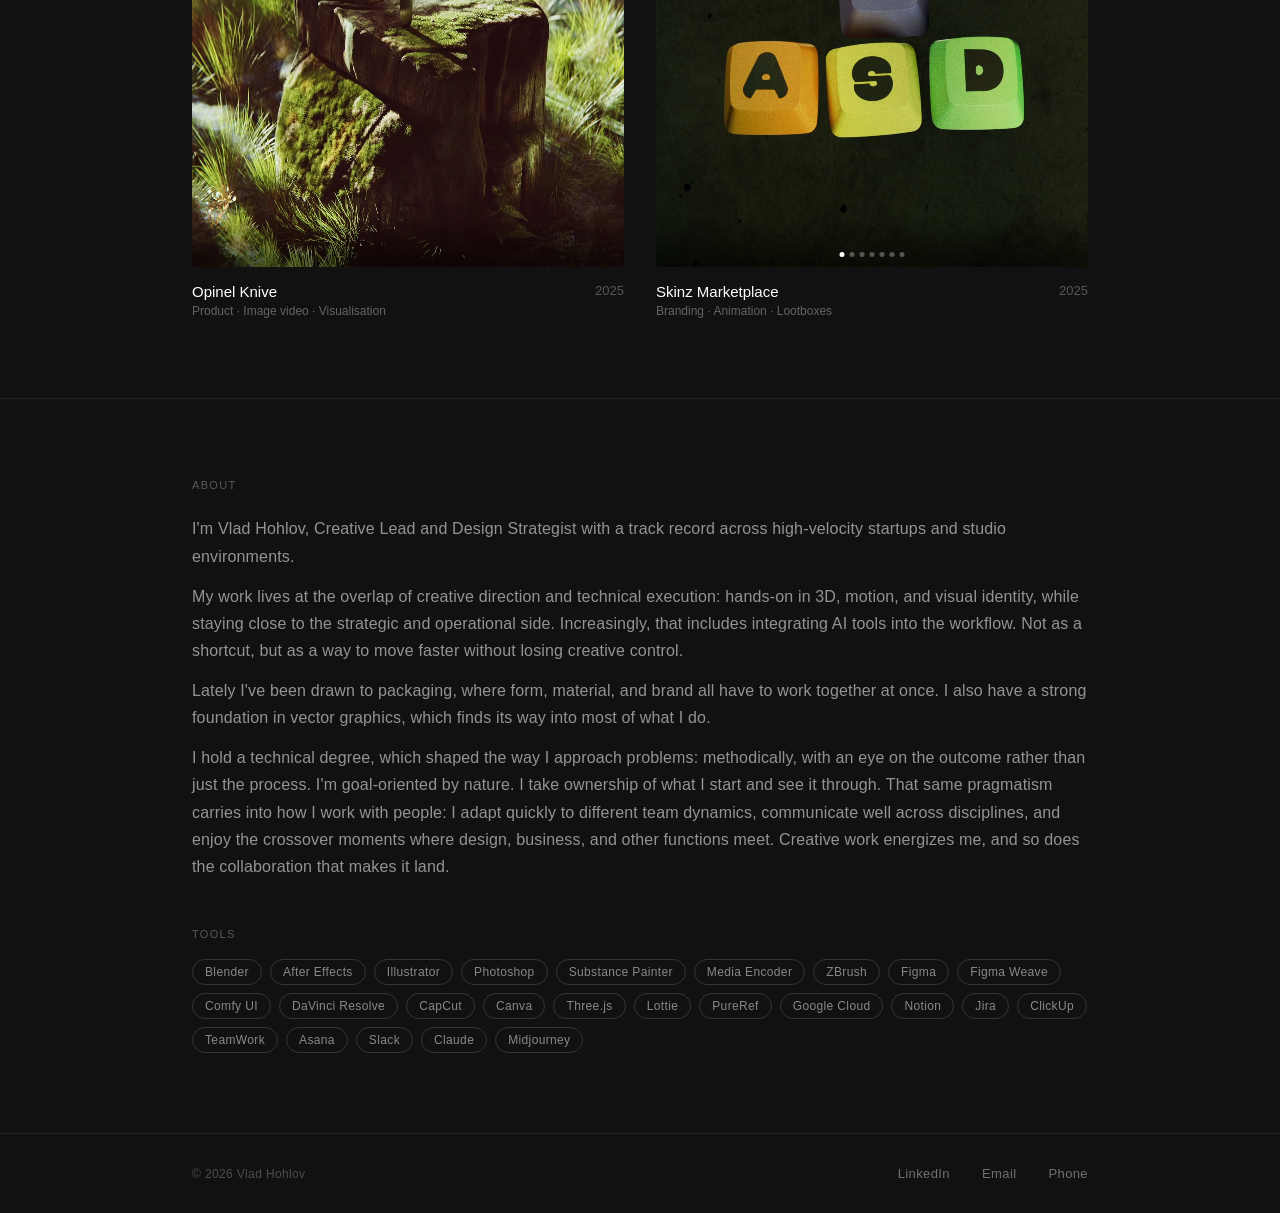
==== commit 904a0d0d: "MVP-2" ====
--- a/index.html
+++ b/index.html
@@ -1,326 +1,452 @@
-<!doctype html>
+<!DOCTYPE html>
 <html lang="en">
 <head>
-  <meta charset="utf-8" />
-  <meta name="viewport" content="width=device-width, initial-scale=1" />
-  
-  <!-- Primary SEO -->
-  <title>One Motion Studio — Your Digital Design Team</title>
-  <meta name="description" content="Premium digital design studio delivering web design, graphic design, 3D visuals, motion graphics and UX/UI for ambitious global brands." />
-  <meta name="keywords" content="web design studio, graphic design studio, 3D design, motion design, UX UI design, branding studio, product visualization, corporate website design, ecommerce design" />
-  <meta name="author" content="One Motion Studio" />
-  <meta name="robots" content="index, follow" />
-  <link rel="canonical" href="https://onemotion.studio/" />
-
-  <!-- Open Graph (LinkedIn, WhatsApp, Facebook) -->
-  <meta property="og:type" content="website" />
-  <meta property="og:title" content="One Motion Studio — Your Digital Design Team" />
-  <meta property="og:description" content="Precise solution for every challenge. Web, 3D & Motion design for global brands." />
-  <meta property="og:url" content="https://onemotion.studio/" />
-  <meta property="og:image" content="https://onemotion.studio/assets/og-preview.jpg" />
-  <meta property="og:site_name" content="One Motion Studio" />
-
-  <!-- Twitter -->
-  <meta name="twitter:card" content="summary_large_image" />
-  <meta name="twitter:title" content="One Motion Studio — Your Digital Design Team" />
-  <meta name="twitter:description" content="Premium digital design studio for ambitious brands worldwide." />
-  <meta name="twitter:image" content="https://onemotion.studio/assets/og-preview.jpg" />
-
-  <!-- Performance -->
-  <link rel="preconnect" href="https://fonts.googleapis.com">
-  <link rel="preconnect" href="https://fonts.gstatic.com" crossorigin>
-
-  <!-- Google Fonts -->
-  <link href="https://fonts.googleapis.com/css2?family=Inter:wght@400;500;600;700;800&display=swap" rel="stylesheet">
-
-  <!-- Styles -->
-  <link rel="stylesheet" href="./styles.css" />
-
-  <!-- Favicon -->
-  <link rel="icon" type="image/png" sizes="32x32" href="./assets/favicon-32x32.png">
-  <link rel="icon" type="image/png" sizes="16x16" href="./assets/favicon-16x16.png">
-  <link rel="apple-touch-icon" sizes="180x180" href="./assets/apple-touch-icon.png">
-
-  <!-- Structured Data (Schema.org) -->
-  <script type="application/ld+json">
-  {
-    "@context": "https://schema.org",
-    "@type": "Organization",
-    "name": "One Motion Studio",
-    "url": "https://onemotion.studio",
-    "logo": "https://onemotion.studio/assets/logo.svg",
-    "description": "International digital design studio specializing in web design, 3D visuals and motion graphics.",
-    "email": "hello@onemotion.studio",
-    "contactPoint": {
-      "@type": "ContactPoint",
-      "contactType": "customer support",
-      "email": "hello@onemotion.studio",
-      "availableLanguage": ["English"]
-    },
-    "sameAs": [
-      "https://behance.net/YOUR_LINK",
-      "https://linkedin.com/company/YOUR_LINK",
-      "https://instagram.com/YOUR_LINK"
-    ]
-  }
-  </script>
-
-
+  <meta charset="UTF-8">
+  <meta name="viewport" content="width=device-width, initial-scale=1.0">
+  <meta name="robots" content="noindex, nofollow">
+  <link rel="icon" href="../assets/favicon-32x32.png" type="image/png">
+  <title>Vlad Hohlov - Portfolio</title>
+  <link rel="stylesheet" href="porfolio_style.css?v=60">
 </head>
-<body class="mode-home">
-  <div class="bg" aria-hidden="true">
-    <div class="bg__noise"></div>
-    <div class="bg__grid"></div>
-    
+<body>
+
+  <header>
+    <div class="container">
+      <a href="" class="logo">
+        <img src="../assets/logo-updated.png" alt="Logo">
+      </a>
+      <nav>
+        <a href="#work">Work</a>
+        <a href="#about">About</a>
         
-  </div>
-
-  <header class="topbar">
-    <div class="topbar__inner">
-      <div class="brand">
-        <button class="brand__homeBtn" type="button" data-action="go-home">
-          <img class="brand__logo" src="./assets/logo.svg" alt="One Motion Studio — Digital Design Studio" />
-        </button>
-
-        </div>
-        <div class="brand__contacts">
-        <div class="brand__email">
-          <a href="mailto:hello@onemotion.studio" class="brand__emailIconLink">
-            <img class="brand__emailIcon" src="./assets/email.svg" alt="Email" />
-          </a>
-          <div class="brand__emailText">
-            <span class="brand__emailLabel">EMAIL</span>
-            <a class="brand__emailValue" href="mailto:hello@onemotion.studio">
-              hello@onemotion.studio
-            </a>
-          </div>
-        </div>
-
-
-        <div class="brand__whatsapp">
-          <a href="https://wa.me/48790272344" 
-             target="_blank" 
-             class="brand__waIconLink">
-            <img class="brand__waIcon" src="./assets/wa.svg" alt="WhatsApp" />
-          </a>
-
-          <div class="brand__waText">
-            <span class="brand__waLabel">WHATSAPP</span>
-            <a class="brand__waValue" 
-               href="https://wa.me/48790272344" 
-               target="_blank">
-              Quick response
-            </a>
-          </div>
-        </div>
-        
-
-
-      </div>
-
-      
-      <button class="cta" type="button" data-action="toggle-form" aria-controls="main" aria-expanded="false">
-        <span class="cta__text" data-cta-text>Let's connect</span>
-        <span class="cta__icon" aria-hidden="true">
-          <img src="./assets/arrow.svg" alt="" />
-        </span>
-      </button>
+        <a href="../assets/CV Vlad Hohlov - Creative Lead.pdf" download class="cv-link">
+          CV
+          <svg viewBox="0 0 24 24">
+            <path d="M12 5v14M5 12l7 7 7-7"/>
+          </svg>
+        </a>
+      </nav>
     </div>
   </header>
 
-  <main id="main" class="page">
-    <section class="hero" aria-label="Hero">
-    <div class="hero__content">
-      <h1 class="hero__title">
-        <span class="hero__titleLine hero__titleLine--black">YOUR</span>
-        <span class="hero__titleLine hero__titleLine--blue">
-          DIGITAL <span class="mobile-br"><br></span>DESIGN
-        </span>
-        <span class="hero__titleLine hero__titleLine--black">TEAM</span>
-      </h1>
-
-      <p class="hero__subtitle">
-        Precise solution<span class="mobile-br"><br></span> for every challenge
-      </p>
-
-
-      <p class="hero__interest">
-        I'm interested in…
-      </p>
-      <div class="chips-group">
-      <div class="chips" aria-label="Capabilities">
-          <div class="chips__row">
-            <button class="chip chip--category" type="button" data-interest="Graphic design">Graphic design</button>
-            <button class="chip chip--glass" type="button" data-interest="Branding">Branding</button>
-            <button class="chip chip--glass" type="button" data-interest="Marketing Assets">Marketing Assets</button>
-            <button class="chip chip--glass" type="button" data-interest="Packaging">Packaging</button>
-            <button class="chip chip--glass" type="button" data-interest="Deck Design">Deck Design</button>
-            <button class="chip chip--glass" type="button" data-interest="Banners">Banners</button>
-          </div>
-
-          <div class="chips__row">
-            <button class="chip chip--category" type="button" data-interest="Web design">Web design</button>
-            <button class="chip chip--glass" type="button" data-interest="UX/UI">UX/UI</button>
-            <button class="chip chip--glass" type="button" data-interest="Landing Pages">Landing Pages</button>
-            <button class="chip chip--glass" type="button" data-interest="Corporate Websites">Corporate Websites</button>
-            <button class="chip chip--glass" type="button" data-interest="E-commerce">E-commerce</button>
-            <button class="chip chip--glass" type="button" data-interest="Dashboards">Dashboards</button>
-          </div>
-
-          <div class="chips__row">
-            <button class="chip chip--category" type="button" data-interest="3D design">3D design</button>
-            <button class="chip chip--glass" type="button" data-interest="Assets Modeling">Assets Modeling</button>
-            <button class="chip chip--glass" type="button" data-interest="Product Visualization">Product Visualization</button>
-            <button class="chip chip--glass" type="button" data-interest="3D Characters">3D Characters</button>
-            <button class="chip chip--glass" type="button" data-interest="Prototyping">Prototyping</button>
-            <button class="chip chip--glass" type="button" data-interest="3D for Web">3D for Web</button>
-          </div>
-
-          <div class="chips__row">
-            <button class="chip chip--category" type="button" data-interest="Motion design">Motion design</button>
-            <button class="chip chip--glass" type="button" data-interest="Promo Videos">Promo Videos</button>
-            <button class="chip chip--glass" type="button" data-interest="Explainer Videos">Explainer Videos</button>
-            <button class="chip chip--glass" type="button" data-interest="Content for Socials">Content for Socials</button>
-            <button class="chip chip--glass" type="button" data-interest="Video-editing">Video-editing</button>
-            <button class="chip chip--glass" type="button" data-interest="Web Animations">Web Animations</button>
-          </div>
-              </div>
-              </div>
-
-              <div class="scroll-hint">
-                  <span>Feel free to swipe</span>
-                  <img src="./assets/swipe.svg" alt="Swipe right">
-                </div>
-
-              <div class="best">
-                <a class="best__link" href="#" aria-label="Check out our best cases">
-                  Check out our best cases
-                </a>
-                <span class="best__chev" aria-hidden="true">›</span>
-                <div class="best__icons" aria-label="Portfolio links">
-                  <a href="https://www.behance.net/onemotionstudio" aria-label="Behance">
-                    <img src="./assets/Behance.svg" alt="" />
-                  </a>
-                  <a href="https://www.linkedin.com/company/one-motion-studio" aria-label="LinkedIn">
-                    <img src="./assets/Linkedin.svg" alt="" />
-                  </a>
-                  <a href="https://www.instagram.com/studio.onemotion/" aria-label="Instagram">
-                    <img src="./assets/Instagram.svg" alt="" />
-                  </a>
-                </div>
-              </div>
-          </section>
-
-    <section class="form" aria-label="Contact form">
-      <div class="wrap">
-        
-        <div class="contact__sectionTitle">Your contact details</div>
-
-        <form class="contact" data-contact-form>
-          <div class="contact__grid">
-            <label class="field">
-              <span class="field__label">Name</span>
-              <input class="field__input" name="name" autocomplete="name" required />
-            </label>
-
-            <label class="field">
-              <span class="field__label">Email</span>
-              <input class="field__input" name="email" type="email" autocomplete="email" required />
-            </label>
-          </div>
-
-          <label class="field field--full">
-            <span class="field__label">Drop us a line</span>
-            <input 
-              class="field__input" 
-              type="text" 
-              name="details" 
-              autocomplete="off"
-              required
-            />
-          </label>
-
-
-          <div class="contact__actions">
-            <button class="submit" type="submit">Submit request</button>
-            </div>
-        </form>
+  <section class="hero">
+    <div class="container">
+      <h1>Creative Lead & Design Strategist</h1>
+      <p class="hero-sub">I work at the intersection of craft and strategy - bringing together hands-on expertise in 3D, motion, and visual identity with the leadership and systems thinking required to scale design in fast-moving environments. My background spans US startups and European studios, where I've led cross-functional teams, built production pipelines, and delivered work that holds up both aesthetically and commercially. Below is a selection of highlights from 2024-2026.</p>
+    </div>
+  </section>
+
+  <section class="work" id="work">
+    <div class="container">
+      <p class="section-label">Work</p>
+      <div class="work-grid">
+
+        <div class="work-card">
+          <div class="work-card-media">
+            <div class="work-card-slides">
+              <img class="slide" src="../assets/renders/cd/packaging/mvp.jpg" fetchpriority="high" alt="Protein">
+              <img class="slide" src="../assets/renders/cd/packaging/calming-treats.jpg" loading="lazy" alt="Treats">
+              <img class="slide" src="../assets/renders/cd/packaging/mates_bar.jpg" loading="lazy" alt="Drinks">
+              <img class="slide" src="../assets/renders/cd/packaging/mvp_capsules.png" loading="lazy" alt="Capsules">
+              <img class="slide" src="../assets/renders/cd/packaging/mvp_protein.jpg" loading="lazy" alt="MVP">
+              <img class="slide" src="../assets/renders/cd/packaging/tintory.jpg" loading="lazy" alt="Tintory">
+            </div>
+            <div class="slide-dots"></div>
+          </div>
+          <div class="work-card-info">
+            <div>
+              <p class="work-title">Packaging Examples</p>
+              <p class="work-tags">Various products · 3D · Renders</p>
+            </div>
+            <p class="work-year">2025</p>
+          </div>
+        </div>
+
+        <div class="work-card">
+          <div class="work-card-media">
+            <div class="work-card-slides">
+              <video class="slide hide-mobile" src="../assets/renders/cd/sport/helmet.webm" autoplay muted loop playsinline></video>
+              <img class="slide" src="../assets/renders/cd/sport/tennessee_volunteers.jpg" loading="lazy" alt="Volunteers">
+              <img class="slide" src="../assets/renders/cd/sport/georgia_bulldogs.jpg" loading="lazy" alt="Bulldogs">
+              <img class="slide" src="../assets/renders/cd/sport/ball.png" loading="lazy" alt="Nike Ball">
+              <img class="slide" src="../assets/renders/cd/sport/wilson_ball.jpg" loading="lazy" alt="Wilson">
+              <img class="slide" src="../assets/renders/cd/sport/gb_helmet.jpg" loading="lazy" alt="Bulldogs Helmet">
+              <img class="slide" src="../assets/renders/cd/sport/tv_helmet.jpg" loading="lazy" alt="Volunteers Helmet">
+            </div>
+            <div class="slide-dots"></div>
+          </div>
+          <div class="work-card-info">
+            <div>
+              <p class="work-title">College Football</p>
+              <p class="work-tags">Product images · 3D · Renders · Amazon</p>
+            </div>
+            <p class="work-year">2025</p>
+          </div>
+        </div>
+
+        <div class="work-card">
+          <div class="work-card-media">
+            <div class="work-card-slides">
+              <video class="slide" src="../assets/renders/cd/badges/ufc_309.webm" autoplay muted loop playsinline></video>
+              <video class="slide" data-src="../assets/renders/cd/badges/game_on_badge.webm" muted loop playsinline></video>
+              <video class="slide" data-src="../assets/renders/cd/badges/yum_center.webm" muted loop playsinline></video>
+              <video class="slide" data-src="../assets/renders/cd/badges/tailgate.webm" muted loop playsinline></video>
+            </div>
+            <div class="slide-dots"></div>
+          </div>
+          <div class="work-card-info">
+            <div>
+              <p class="work-title">Attendance Badges</p>
+              <p class="work-tags">Animation · 3D · Motion</p>
+            </div>
+            <p class="work-year">2024</p>
+          </div>
+        </div>
+
+        <div class="work-card">
+          <div class="work-card-media">
+            <div class="work-card-slides">
+              <img class="slide" src="../assets/renders/cd/metalcards/deadpool.jpg" alt="Deadpool">
+              <img class="slide" src="../assets/renders/cd/metalcards/rick_carter.jpg" loading="lazy" alt="Rick Carter">
+              <img class="slide" src="../assets/renders/cd/metalcards/ironman.jpg" loading="lazy" alt="Ironman">
+              <img class="slide" src="../assets/renders/cd/metalcards/hill_valley.jpg" loading="lazy" alt="Hill Valley">
+              <img class="slide" src="../assets/renders/cd/metalcards/jeans.jpg" loading="lazy" alt="Jeans">
+            </div>
+            <div class="slide-dots"></div>
+          </div>
+          <div class="work-card-info">
+            <div>
+              <p class="work-title">Metal Cards</p>
+              <p class="work-tags">Vector · 3D · Collectibles · NFC Embedded</p>
+            </div>
+            <p class="work-year">2025</p>
+          </div>
+        </div>
+
+        <div class="work-card">
+          <div class="work-card-media">
+            <div class="work-card-slides">
+              <img class="slide" src="../assets/renders/cd/panda/panda_action.png" alt="Panda Running">
+              <img class="slide" src="../assets/renders/cd/panda/panda_face.jpg" loading="lazy" alt="Panda Face">
+              <img class="slide" src="../assets/renders/cd/panda/panda_jump.png" loading="lazy" alt="Panda Jump">
+              <img class="slide" src="../assets/renders/cd/panda/panda_jump_rig.png" loading="lazy" alt="Panda Rig">
+              <img class="slide" src="../assets/renders/cd/panda/panda_back.jpg" loading="lazy" alt="Panda Back">
+              <img class="slide" src="../assets/renders/cd/panda/panda_face2.jpg" loading="lazy" alt="Panda Face2">
+            </div>
+            <div class="slide-dots"></div>
+          </div>
+          <div class="work-card-info">
+            <div>
+              <p class="work-title">Red Panda</p>
+              <p class="work-tags">3D · Motion · Mascot · Character animation</p>
+            </div>
+            <p class="work-year">2024</p>
+          </div>
+        </div>
+
+        <div class="work-card">
+          <div class="work-card-media">
+            <div class="work-card-slides">
+              <video class="slide" src="../assets/renders/cd/bracelets/bracelet_scan.webm" autoplay muted loop playsinline></video>
+              <img class="slide" src="../assets/renders/cd/bracelets/button.png" loading="lazy" alt="NFC Button">
+              <img class="slide" src="../assets/renders/cd/bracelets/ny_islanders.png" loading="lazy" alt="Islanders">
+              <img class="slide" src="../assets/renders/cd/bracelets/nil.png" loading="lazy" alt="NIL">
+              <img class="slide" src="../assets/renders/cd/bracelets/alpine.png" loading="lazy" alt="Alpine">
+              <img class="slide" src="../assets/renders/cd/bracelets/skibidi_red2.png" loading="lazy" alt="Skibidi Red2">
+              <img class="slide" src="../assets/renders/cd/bracelets/skibidi.png" loading="lazy" alt="Skibidi">
+            </div>
+            <div class="slide-dots"></div>
+          </div>
+          <div class="work-card-info">
+            <div>
+              <p class="work-title">NFC Devices</p>
+              <p class="work-tags">Bracelets · 3D · Visualisation</p>
+            </div>
+            <p class="work-year">2025</p>
+          </div>
+        </div>
+
+        <div class="work-card">
+          <div class="work-card-media">
+            <div class="work-card-slides">
+              <img class="slide" src="../assets/renders/cd/bourbon/bourbon4.jpg" alt="Bourbon bottle">
+              <img class="slide" src="../assets/renders/cd/bourbon/bourbon.jpg" loading="lazy" alt="Black Steel">
+              <img class="slide" src="../assets/renders/cd/bourbon/bourbon5.jpg" loading="lazy" alt="Bourbon">
+              <img class="slide" src="../assets/renders/cd/bourbon/bourbon3.jpg" loading="lazy" alt="Bourbon">
+              <video class="slide" data-src="../assets/renders/cd/bourbon/bourbon_animation.webm" muted loop playsinline></video>
+            </div>
+            <div class="slide-dots"></div>
+          </div>
+          <div class="work-card-info">
+            <div>
+              <p class="work-title">Bourbon Bottles</p>
+              <p class="work-tags">Packaging · Alcohol · Visualisation</p>
+            </div>
+            <p class="work-year">2025</p>
+          </div>
+        </div>
+
+        <div class="work-card">
+          <div class="work-card-media">
+            <div class="work-card-slides">
+              <img class="slide" src="../assets/renders/cd/toymakers/toym.jpg" alt="Purple Crab">
+              <img class="slide" src="../assets/renders/cd/toymakers/toym2.jpg" loading="lazy" alt="Purple Crab2">
+              <img class="slide" src="../assets/renders/cd/toymakers/toym3.jpg" loading="lazy" alt="Purple Crab3">
+            </div>
+            <div class="slide-dots"></div>
+          </div>
+          <div class="work-card-info">
+            <div>
+              <p class="work-title">Visual Certificate</p>
+              <p class="work-tags">Concept · Prototype · 3D</p>
+            </div>
+            <p class="work-year">2026</p>
+          </div>
+        </div>
+
+        <div class="work-card">
+          <div class="work-card-media">
+            <div class="work-card-slides">
+              <video class="slide" src="../assets/renders/cd/amazon/amazon_basketball.webm" autoplay muted loop playsinline></video>
+              <video class="slide" data-src="../assets/renders/cd/amazon/amazon_baseball.webm" muted loop playsinline></video>
+              <img class="slide" src="../assets/renders/cd/amazon/basketball_jersey.jpg" loading="lazy" alt="Jersey">
+              <img class="slide" src="../assets/renders/cd/amazon/basketball_signed.jpg" loading="lazy" alt="Basketball">
+              <img class="slide" src="../assets/renders/cd/amazon/boots_bottom.jpg" loading="lazy" alt="Boots">
+              <img class="slide" src="../assets/renders/cd/amazon/boots_flag.jpg" loading="lazy" alt="Boots Flag">
+              <img class="slide" src="../assets/renders/cd/amazon/hockey_jersey.jpg" loading="lazy" alt="Hockey Jersey">
+              <img class="slide" src="../assets/renders/cd/amazon/morgan_home.jpg" loading="lazy" alt="Alex Morgan Jersey">
+              <img class="slide" src="../assets/renders/cd/amazon/rapinoe_away.jpg" loading="lazy" alt="Megan Rapinoe Jersey">
+              <img class="slide" src="../assets/renders/cd/amazon/puck.jpg" loading="lazy" alt="Hockey Puck">
+              <img class="slide" src="../assets/renders/cd/amazon/rapinoe_ball.jpg" loading="lazy" alt="Rapinoe Football">
+            </div>
+            <div class="slide-dots"></div>
+          </div>
+          <div class="work-card-info">
+            <div>
+              <p class="work-title">Sports Memorabilia</p>
+              <p class="work-tags">Amazon · Phygital · A+ Content</p>
+            </div>
+            <p class="work-year">2024</p>
+          </div>
+        </div>
+
+        <div class="work-card">
+          <div class="work-card-media">
+            <div class="work-card-slides">
+              <video class="slide" src="../assets/renders/cd/cards/culture_collision.webm" autoplay muted loop playsinline></video>
+              <video class="slide" data-src="../assets/renders/cd/cards/f1castle.webm" muted loop playsinline></video>
+              <video class="slide" data-src="../assets/renders/cd/cards/sce.webm" muted loop playsinline></video>
+            </div>
+            <div class="slide-dots"></div>
+          </div>
+          <div class="work-card-info">
+            <div>
+              <p class="work-title">Trading Cards</p>
+              <p class="work-tags">Announcements · Animation · 3D</p>
+            </div>
+            <p class="work-year">2025</p>
+          </div>
+        </div>
+
+        <div class="work-card">
+          <div class="work-card-media">
+            <div class="work-card-slides">
+              <img class="slide" src="../assets/renders/cd/stand/stand.jpg" alt="NFC Stand Alpine">
+              <video class="slide" data-src="../assets/renders/cd/stand/magnets_animation.webm" muted loop playsinline></video>
+              <img class="slide" src="../assets/renders/cd/stand/stand_2.png" loading="lazy" alt="NFC Stand TTA">
+              <img class="slide" src="../assets/renders/cd/stand/stand_3.png" loading="lazy" alt="NFC Stand Closeup">
+            </div>
+            <div class="slide-dots"></div>
+          </div>
+          <div class="work-card-info">
+            <div>
+              <p class="work-title">NFC Stand</p>
+              <p class="work-tags">Prototype · 3D · Visualisation</p>
+            </div>
+            <p class="work-year">2026</p>
+          </div>
+        </div>
+
+        <div class="work-card">
+          <div class="work-card-media">
+            <div class="work-card-slides">
+              <video class="slide" src="../assets/renders/cd/coas/coa.mp4" autoplay muted loop playsinline></video>
+              <video class="slide" data-src="../assets/renders/cd/coas/coa2.mp4" muted loop playsinline></video>
+            </div>
+            <div class="slide-dots"></div>
+          </div>
+          <div class="work-card-info">
+            <div>
+              <p class="work-title">Art Certificates</p>
+              <p class="work-tags">Paintings · Authenticity · Motion</p>
+            </div>
+            <p class="work-year">2024</p>
+          </div>
+        </div>
+
+        <div class="work-card">
+          <div class="work-card-media">
+            <div class="work-card-slides">
+              <video class="slide" src="../assets/renders/cd/diploma/diploma.webm" autoplay muted loop playsinline></video>
+            </div>
+            <div class="slide-dots"></div>
+          </div>
+          <div class="work-card-info">
+            <div>
+              <p class="work-title">Tennessee Diploma</p>
+              <p class="work-tags">Motion · 3D · Visualisation</p>
+            </div>
+            <p class="work-year">2025</p>
+          </div>
+        </div>
+
+        <div class="work-card">
+          <div class="work-card-media">
+            <div class="work-card-slides">
+              <video class="slide" src="../assets/renders/cd/farm/farm.webm" autoplay muted loop playsinline></video>
+            </div>
+            <div class="slide-dots"></div>
+          </div>
+          <div class="work-card-info">
+            <div>
+              <p class="work-title">Football Player</p>
+              <p class="work-tags">NFT · 3D · Animation</p>
+            </div>
+            <p class="work-year">2024</p>
+          </div>
+        </div>
+
+        <div class="work-card">
+          <div class="work-card-media">
+            <div class="work-card-slides">
+              <img class="slide" src="../assets/renders/cd/lanyards/lanyard_tbt.jpg" alt="TBT">
+              <img class="slide" src="../assets/renders/cd/lanyards/lanyard_hockey.jpg" loading="lazy" alt="Hockey">
+              <img class="slide" src="../assets/renders/cd/lanyards/lanyard_football.jpg" loading="lazy" alt="Football">
+              <img class="slide" src="../assets/renders/cd/lanyards/lanyard.jpg" loading="lazy" alt="Generic">
+              <img class="slide" src="../assets/renders/cd/lanyards/vip_card.jpg" loading="lazy" alt="VIP Card">
+              <img class="slide" src="../assets/renders/cd/lanyards/vip_card2.jpg" loading="lazy" alt="VIP Card2">
+              <img class="slide" src="../assets/renders/cd/lanyards/vip_card3.jpg" loading="lazy" alt="VIP Card3">
+            </div>
+            <div class="slide-dots"></div>
+          </div>
+          <div class="work-card-info">
+            <div>
+              <p class="work-title">Lanyards</p>
+              <p class="work-tags">Events · Vector · Print-ready</p>
+            </div>
+            <p class="work-year">2024</p>
+          </div>
+        </div>
+
+        <div class="work-card">
+          <div class="work-card-media">
+            <div class="work-card-slides">
+              <video class="slide" src="../assets/renders/cd/nfc/baseball_animation.webm" autoplay muted loop playsinline></video>
+              <video class="slide" data-src="../assets/renders/cd/nfc/helmet_scan.webm" muted loop playsinline></video>
+              <video class="slide" data-src="../assets/renders/cd/nfc/products.webm" muted loop playsinline></video>
+            </div>
+            <div class="slide-dots"></div>
+          </div>
+          <div class="work-card-info">
+            <div>
+              <p class="work-title">NFCs and QRs</p>
+              <p class="work-tags">Sport · Product Animation · Web Animation</p>
+            </div>
+            <p class="work-year">2025</p>
+          </div>
+        </div>
+
+        <div class="work-card">
+          <div class="work-card-media">
+            <div class="work-card-slides">
+              <video class="slide" src="../assets/renders/cd/opinel/opinel.webm" autoplay muted loop playsinline></video>
+            </div>
+            <div class="slide-dots"></div>
+          </div>
+          <div class="work-card-info">
+            <div>
+              <p class="work-title">Opinel Knive</p>
+              <p class="work-tags">Product · Image video · Visualisation</p>
+            </div>
+            <p class="work-year">2025</p>
+          </div>
+        </div>
+
+        <div class="work-card">
+          <div class="work-card-media">
+            <div class="work-card-slides">
+              <video class="slide" src="../assets/renders/cd/skinz/buttons.webm" autoplay muted loop playsinline></video>
+              <video class="slide" data-src="../assets/renders/cd/skinz/opening.webm" muted loop playsinline></video>
+              <img class="slide" src="../assets/renders/cd/skinz/lootbox.jpg" loading="lazy" alt="Lootbox">
+              <img class="slide" src="../assets/renders/cd/skinz/stickers.jpg" loading="lazy" alt="Stickers">
+              <img class="slide" src="../assets/renders/cd/skinz/sketch.jpg" loading="lazy" alt="Sketch">
+              <img class="slide" src="../assets/renders/cd/skinz/joystick.jpg" loading="lazy" alt="Joystick">
+              <img class="slide" src="../assets/renders/cd/skinz/girl.jpg" loading="lazy" alt="Girl Cap">
+            </div>
+            <div class="slide-dots"></div>
+          </div>
+          <div class="work-card-info">
+            <div>
+              <p class="work-title">Skinz Marketplace</p>
+              <p class="work-tags">Branding · Animation · Lootboxes</p>
+            </div>
+            <p class="work-year">2025</p>
+          </div>
+        </div>
+
       </div>
-
-        <!-- Mobile-only contact copy under form -->
-        <div class="contact__mobileCopy">
-          <!-- Email -->
-          <a href="mailto:hello@onemotion.studio" class="brand__email mobile-copy">
-            <div class="brand__emailText">
-              <span class="brand__emailLabel">EMAIL</span>
-              <span class="brand__emailValue">hello@onemotion.studio</span>
-            </div>
-          </a>
-
-          <!-- WhatsApp -->
-          <a href="https://wa.me/48790272344" target="_blank" class="brand__whatsapp mobile-copy">
-            <div class="brand__waText">
-              <span class="brand__waLabel">WHATSAPP</span>
-              <span class="brand__waValue">Quick response</span>
-            </div>
-          </a>
-        </div>
-
-
-    </section>
-
-    <!--
-    <div class="hero__3d">
-      <video id="webmAlpha" autoplay loop muted playsinline>
-        <source src="./assets/object.webm" type="video/webm">
-      </video>
     </div>
-    -->
-    
-    <section class="success" data-success>
-          <h2 class="success__title">Thanks! We got your message.</h2>
-          <p class="success__subtitle">We’ll get back to you shortly.</p>
-
-          <button class="success__restart" type="button" data-action="restart">
-            Start over
-          </button>
-        </section>
-  </main>
-
-  <footer class="footer">
-  <div class="footer__inner">
-    <span>© 2026 One Motion Studio</span>
-    <a href="/privacy.html">Privacy Policy</a>
-  </div>
-</footer>
-
-  
-  <svg width="0" height="0" style="position:absolute">
-  <filter id="glass-distortion">
-    <feTurbulence type="fractalNoise" baseFrequency="0.01 0.02" numOctaves="2" seed="2" result="noise"/>
-    <feDisplacementMap in="SourceGraphic" in2="noise" scale="12"/>
-  </filter>
-</svg>
-<div class="cookie" id="cookieBanner">
-
-  <div class="cookie__text">
-    We use cookies to analyze traffic and improve your experience.
-    <a href="/privacy.html">Learn more ></a>
-  </div>
-
-  <div class="cookie__actions">
-    <button class="cookie__btn cookie__btn--ghost" id="cookieDecline">
-      Decline
-    </button>
-
-    <button class="cookie__btn" id="cookieAccept">
-      Accept
-    </button>
-  </div>
-
-</div>
-
-<script src="./script.js"></script>
-
+  </section>
+
+  <section class="about" id="about">
+    <div class="container">
+      <p class="section-label">About</p>
+      <p class="about-text">I'm Vlad Hohlov, Creative Lead and Design Strategist with a track record across high-velocity startups and studio environments.</p>
+      <p class="about-text">My work lives at the overlap of creative direction and technical execution: hands-on in 3D, motion, and visual identity, while staying close to the strategic and operational side. Increasingly, that includes integrating AI tools into the workflow. Not as a shortcut, but as a way to move faster without losing creative control.</p>
+      <p class="about-text">Lately I've been drawn to packaging, where form, material, and brand all have to work together at once. I also have a strong foundation in vector graphics, which finds its way into most of what I do.</p>
+      <p class="about-text">I hold a technical degree, which shaped the way I approach problems: methodically, with an eye on the outcome rather than just the process. I'm goal-oriented by nature. I take ownership of what I start and see it through. That same pragmatism carries into how I work with people: I adapt quickly to different team dynamics, communicate well across disciplines, and enjoy the crossover moments where design, business, and other functions meet. Creative work energizes me, and so does the collaboration that makes it land.</p>
+      <p class="section-label tools-label">Tools</p>
+      <div class="tools-list">
+        <span class="tool-tag">Blender</span>
+        <span class="tool-tag">After Effects</span>
+        <span class="tool-tag">Illustrator</span>
+        <span class="tool-tag">Photoshop</span>
+        <span class="tool-tag">Substance Painter</span>
+        <span class="tool-tag">Media Encoder</span>
+        <span class="tool-tag">ZBrush</span>
+        <span class="tool-tag">Figma</span>
+        <span class="tool-tag">Figma Weave</span>
+        <span class="tool-tag">Comfy UI</span>
+        <span class="tool-tag">DaVinci Resolve</span>
+        <span class="tool-tag">CapCut</span>
+        <span class="tool-tag">Canva</span>
+        <span class="tool-tag">Three.js</span>
+        <span class="tool-tag">Lottie</span>
+        <span class="tool-tag">PureRef</span>
+        <span class="tool-tag">Google Cloud</span>
+        <span class="tool-tag">Notion</span>
+        <span class="tool-tag">Jira</span>
+        <span class="tool-tag">ClickUp</span>
+        <span class="tool-tag">TeamWork</span>
+        <span class="tool-tag">Asana</span>
+        <span class="tool-tag">Slack</span>
+        <span class="tool-tag">Claude</span>
+        <span class="tool-tag">Midjourney</span>
+      </div>
+    </div>
+  </section>
+
+  <footer>
+    <div class="container">
+      <p class="footer-copy">© 2026 Vlad Hohlov</p>
+      <nav class="footer-nav">
+        <a href="https://linkedin.com/in/vlad-hohlov" target="_blank">LinkedIn</a>
+        <a href="mailto:vlad.onemotion@gmail.com">Email</a>
+        <a href="tel:+48 790272344">Phone</a>
+      </nav>
+    </div>
+  </footer>
+
+  <script src="portfolio.js"></script>
 </body>
-</html>
+</html>
--- a/porfolio_style.css
+++ b/porfolio_style.css
@@ -0,0 +1,421 @@
+* { margin: 0; padding: 0; box-sizing: border-box; -webkit-tap-highlight-color: transparent; }
+
+body {
+  background: #111;
+  color: #fff;
+  font-family: sans-serif;
+}
+
+.container {
+  max-width: 70%;
+  margin-left: 15%;
+}
+
+/* HEADER */
+header {
+  position: fixed;
+  top: 0; left: 0; right: 0;
+  z-index: 100;
+  background: rgba(30, 30, 30, 0.6);
+  backdrop-filter: blur(12px);
+  -webkit-backdrop-filter: blur(12px);
+  border-bottom: 0.5px solid rgba(255, 255, 255, 0.07);
+}
+
+header .container {
+  display: flex;
+  align-items: center;
+  justify-content: space-between;
+  height: 80px;
+  max-width: 70%;
+  margin-left: 15%;
+}
+
+.logo img {
+  height: 30px;
+  width: auto;
+  display: block;
+}
+
+nav {
+  display: flex;
+  align-items: center;
+  gap: 2.5rem;
+}
+
+nav a {
+  font-size: 17px;
+  letter-spacing: 0.05em;
+  color: rgba(255, 255, 255, 0.55);
+  text-decoration: none;
+  transition: color 0.2s;
+}
+
+nav a:hover { color: #fff; }
+
+.cv-link {
+  display: flex;
+  align-items: center;
+  gap: 6px;
+  border: 0.5px solid rgba(255, 255, 255, 0.2);
+  padding: 6px 14px;
+  border-radius: 20px;
+  transition: border-color 0.2s, color 0.2s;
+}
+
+.cv-link:hover {
+  color: #fff;
+  border-color: rgba(255, 255, 255, 0.5);
+}
+
+.cv-link svg {
+  width: 12px;
+  height: 12px;
+  stroke: currentColor;
+  fill: none;
+  stroke-width: 2;
+  stroke-linecap: round;
+  stroke-linejoin: round;
+  opacity: 0.6;
+}
+
+/* HERO */
+.hero {
+  display: flex;
+  flex-direction: column;
+  padding: 10rem 0 0rem;
+}
+
+.hero h1 {
+  font-size: clamp(40px, 6vw, 80px);
+  font-weight: 500;
+  line-height: 1.08;
+  letter-spacing: -0.02em;
+  color: #fff;
+  margin-bottom: 1.2rem;
+}
+
+.hero-sub {
+  font-size: 16px;
+  color: rgba(255, 255, 255, 0.4);
+  line-height: 1.6;
+  letter-spacing: 0.01em;
+}
+
+/* WORK */
+.work {
+  padding: 2rem 0 5rem;
+}
+
+.section-label {
+  font-size: 11px;
+  letter-spacing: 0.12em;
+  color: rgba(255, 255, 255, 0.3);
+  text-transform: uppercase;
+  margin-bottom: 1.5rem;
+}
+
+.work-grid {
+  display: grid;
+  grid-template-columns: 1fr 1fr;
+  gap: 2rem;
+  width: 100%;
+}
+
+/* CARD */
+.work-card { cursor: pointer; }
+
+.work-card-media {
+  -webkit-tap-highlight-color: transparent;
+  user-select: none;
+  -webkit-user-select: none;
+}
+
+.work-card-media {
+  position: relative;
+  aspect-ratio: 1/1;
+  overflow: hidden;
+  border-radius: 4px;
+  background: #1a1a1a;
+  margin-bottom: 1rem;
+  width: 100%;
+}
+
+.work-card-media::after {
+  content: '';
+  position: absolute;
+  bottom: 0;
+  left: 0;
+  right: 0;
+  height: 50px;
+  background: linear-gradient(to top, rgba(0,0,0,0.55) 10%, transparent 100%);
+  pointer-events: none;
+  z-index: 0;
+}
+
+.work-card-slides {
+  display: flex;
+  width: 100%;
+  height: 100%;
+  transition: transform 0.4s ease;
+}
+
+.slide {
+  min-width: 100%;
+  height: 100%;
+  object-fit: cover;
+  flex-shrink: 0;
+}
+
+.work-card-slides img {
+  min-width: 100%;
+  max-width: 100%;
+  height: 100%;
+  object-fit: cover;
+  flex-shrink: 0;
+}
+
+.work-card-slides video {
+  min-width: 100%;
+  max-width: 100%;
+  height: 100%;
+  object-fit: cover;
+  flex-shrink: 0;
+}
+
+.slide.placeholder {
+  background: #222;
+  border: 0.5px solid rgba(255,255,255,0.06);
+}
+
+.slide.placeholder:nth-child(2) { background: #1e1e1e; }
+.slide.placeholder:nth-child(3) { background: #1a1a1a; }
+
+.behance-slide {
+  position: relative;
+  display: flex;
+  align-items: center;
+  justify-content: center;
+  background: #111;
+  overflow: hidden;
+}
+
+.behance-slide-bg {
+  position: absolute;
+  inset: 0;
+  background-size: cover;
+  background-position: center;
+  filter: blur(18px);
+  transform: scale(1.1);
+  opacity: 0.5;
+}
+
+.behance-btn {
+  position: relative;
+  z-index: 1;
+  font-size: 13px;
+  color: rgba(255,255,255,0.7);
+  text-decoration: none;
+  border: 0.5px solid rgba(255,255,255,0.25);
+  padding: 10px 24px;
+  border-radius: 20px;
+  transition: all 0.2s;
+}
+
+.behance-btn:hover {
+  color: #fff;
+  border-color: rgba(255,255,255,0.6);
+}
+
+.slide-dots {
+  position: absolute;
+  bottom: 10px;
+  left: 50%;
+  transform: translateX(-50%);
+  display: flex;
+  gap: 5px;
+  z-index: 1; /* добавить */
+}
+
+.dot {
+  width: 5px;
+  height: 5px;
+  border-radius: 50%;
+  background: rgba(255,255,255,0.3);
+  transition: background 0.2s;
+}
+
+.dot.active { background: #fff; }
+
+.work-card-info {
+  display: flex;
+  justify-content: space-between;
+  align-items: flex-start;
+}
+
+.work-title {
+  font-size: 15px;
+  font-weight: 500;
+  color: #fff;
+  margin-bottom: 4px;
+}
+
+.work-tags {
+  font-size: 12px;
+  color: rgba(255,255,255,0.35);
+}
+
+.work-year {
+  font-size: 13px;
+  color: rgba(255,255,255,0.3);
+  white-space: nowrap;
+}
+/* ABOUT */
+.about {
+  padding: 5rem 0;
+  border-top: 0.5px solid rgba(255, 255, 255, 0.07);
+}
+
+.about-text {
+  font-size: 16px;
+  color: rgba(255, 255, 255, 0.55);
+  line-height: 1.7;
+  letter-spacing: 0.01em;
+  margin-bottom: 0.8rem;
+}
+
+.tools-label {
+  margin-top: 3rem;
+  margin-bottom: 1.2rem;
+}
+
+.tools-list {
+  display: flex;
+  flex-wrap: wrap;
+  gap: 8px;
+}
+
+.tool-tag {
+  font-size: 12px;
+  color: rgba(255, 255, 255, 0.5);
+  border: 0.5px solid rgba(255, 255, 255, 0.15);
+  padding: 5px 12px;
+  border-radius: 20px;
+  letter-spacing: 0.03em;
+}
+
+/* FOOTER */
+footer {
+  border-top: 0.5px solid rgba(255, 255, 255, 0.07);
+  padding: 2rem 0;
+}
+
+footer .container {
+  display: flex;
+  align-items: center;
+  justify-content: space-between;
+}
+
+.footer-copy {
+  font-size: 12px;
+  color: rgba(255, 255, 255, 0.25);
+  letter-spacing: 0.03em;
+}
+
+.footer-nav {
+  display: flex;
+  gap: 2rem;
+}
+
+.footer-nav a {
+  font-size: 13px;
+  color: rgba(255, 255, 255, 0.4);
+  text-decoration: none;
+  letter-spacing: 0.03em;
+  transition: color 0.2s;
+}
+
+.footer-nav a:hover {
+  color: #fff;
+}
+
+
+/* MOBILE */
+@media (max-width: 768px) {
+
+
+  .hide-mobile {
+  display: none;
+}
+  .container,
+  header .container {
+    max-width: 100%;
+    margin-left: 0;
+    padding: 0 1.25rem;
+  }
+
+  header .container {
+    height: 60px;
+  }
+
+  nav {
+    gap: 1.25rem;
+  }
+
+  nav a {
+    font-size: 15px;
+  }
+
+  .logo img {
+    height: 24px;
+  }
+
+  .hero {
+    padding: 7rem 0 0;
+  }
+
+  .hero h1 {
+    font-size: clamp(32px, 8vw, 48px);
+    margin-bottom: 1rem;
+  }
+
+  .hero-sub {
+    font-size: 15px;
+  }
+
+  .work {
+    padding: 2rem 0 3rem;
+  }
+
+  .work-grid {
+    grid-template-columns: 1fr;
+    gap: 1.5rem;
+  }
+
+  .about {
+    padding: 3rem 0;
+  }
+
+  .about-text {
+    font-size: 15px;
+  }
+
+  .tools-label {
+    margin-top: 2rem;
+  }
+
+  footer {
+    padding: 1.5rem 0;
+  }
+
+  footer .container {
+  flex-direction: row;
+  align-items: center;
+  justify-content: space-between;
+  gap: 0;
+}
+
+  .footer-nav {
+    gap: 1.25rem;
+  }
+}
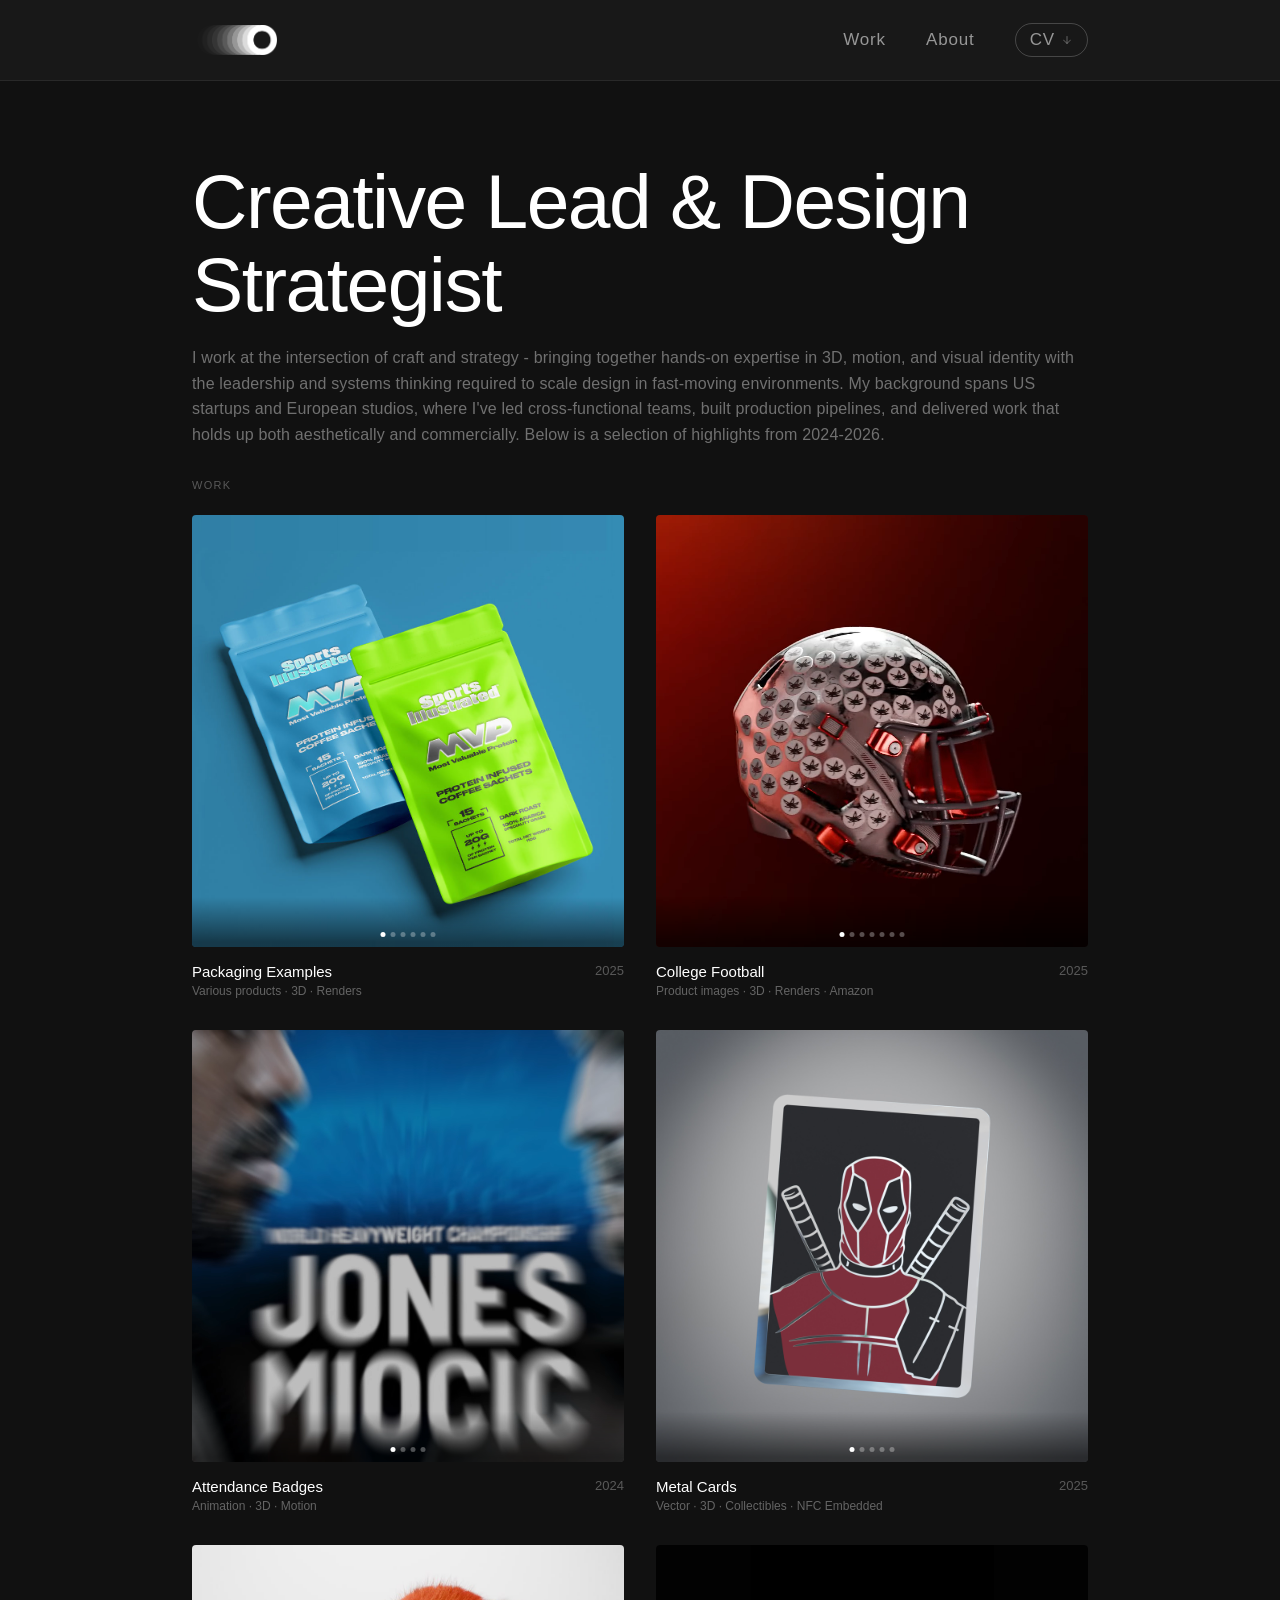
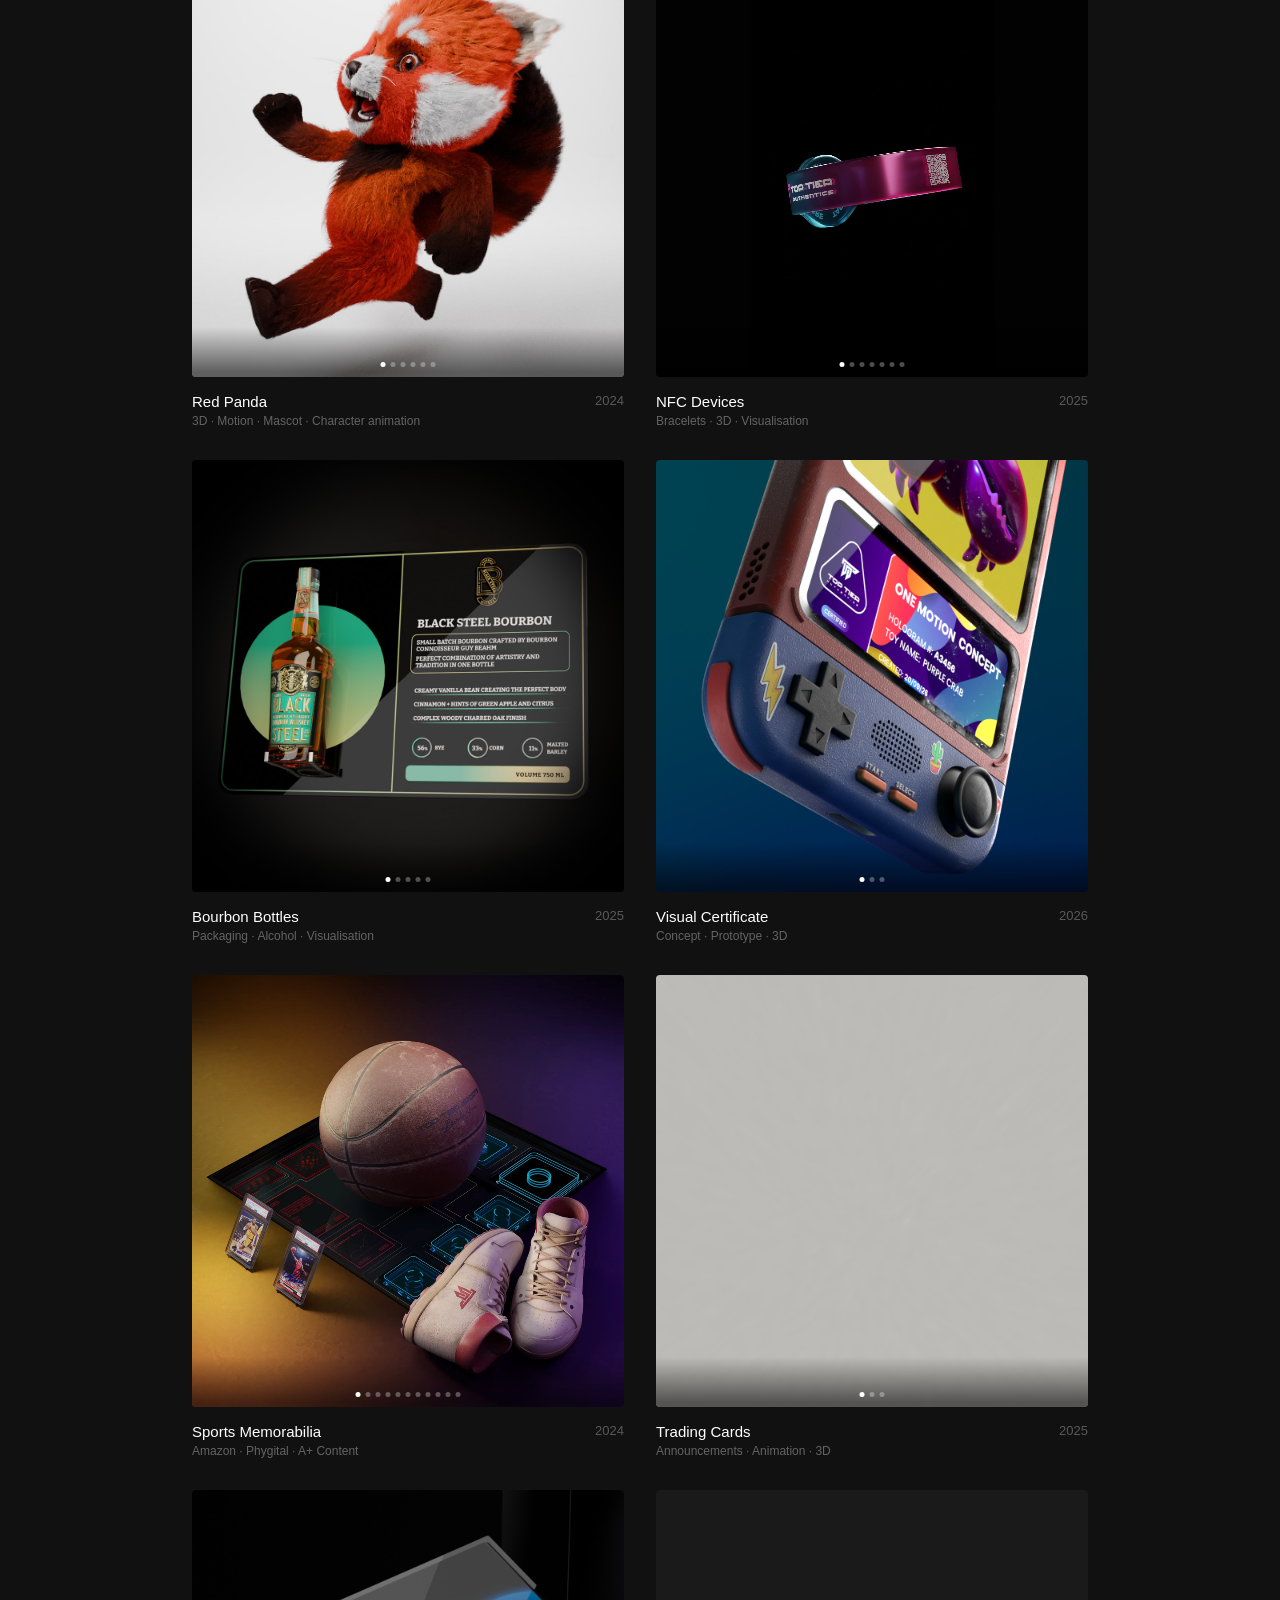
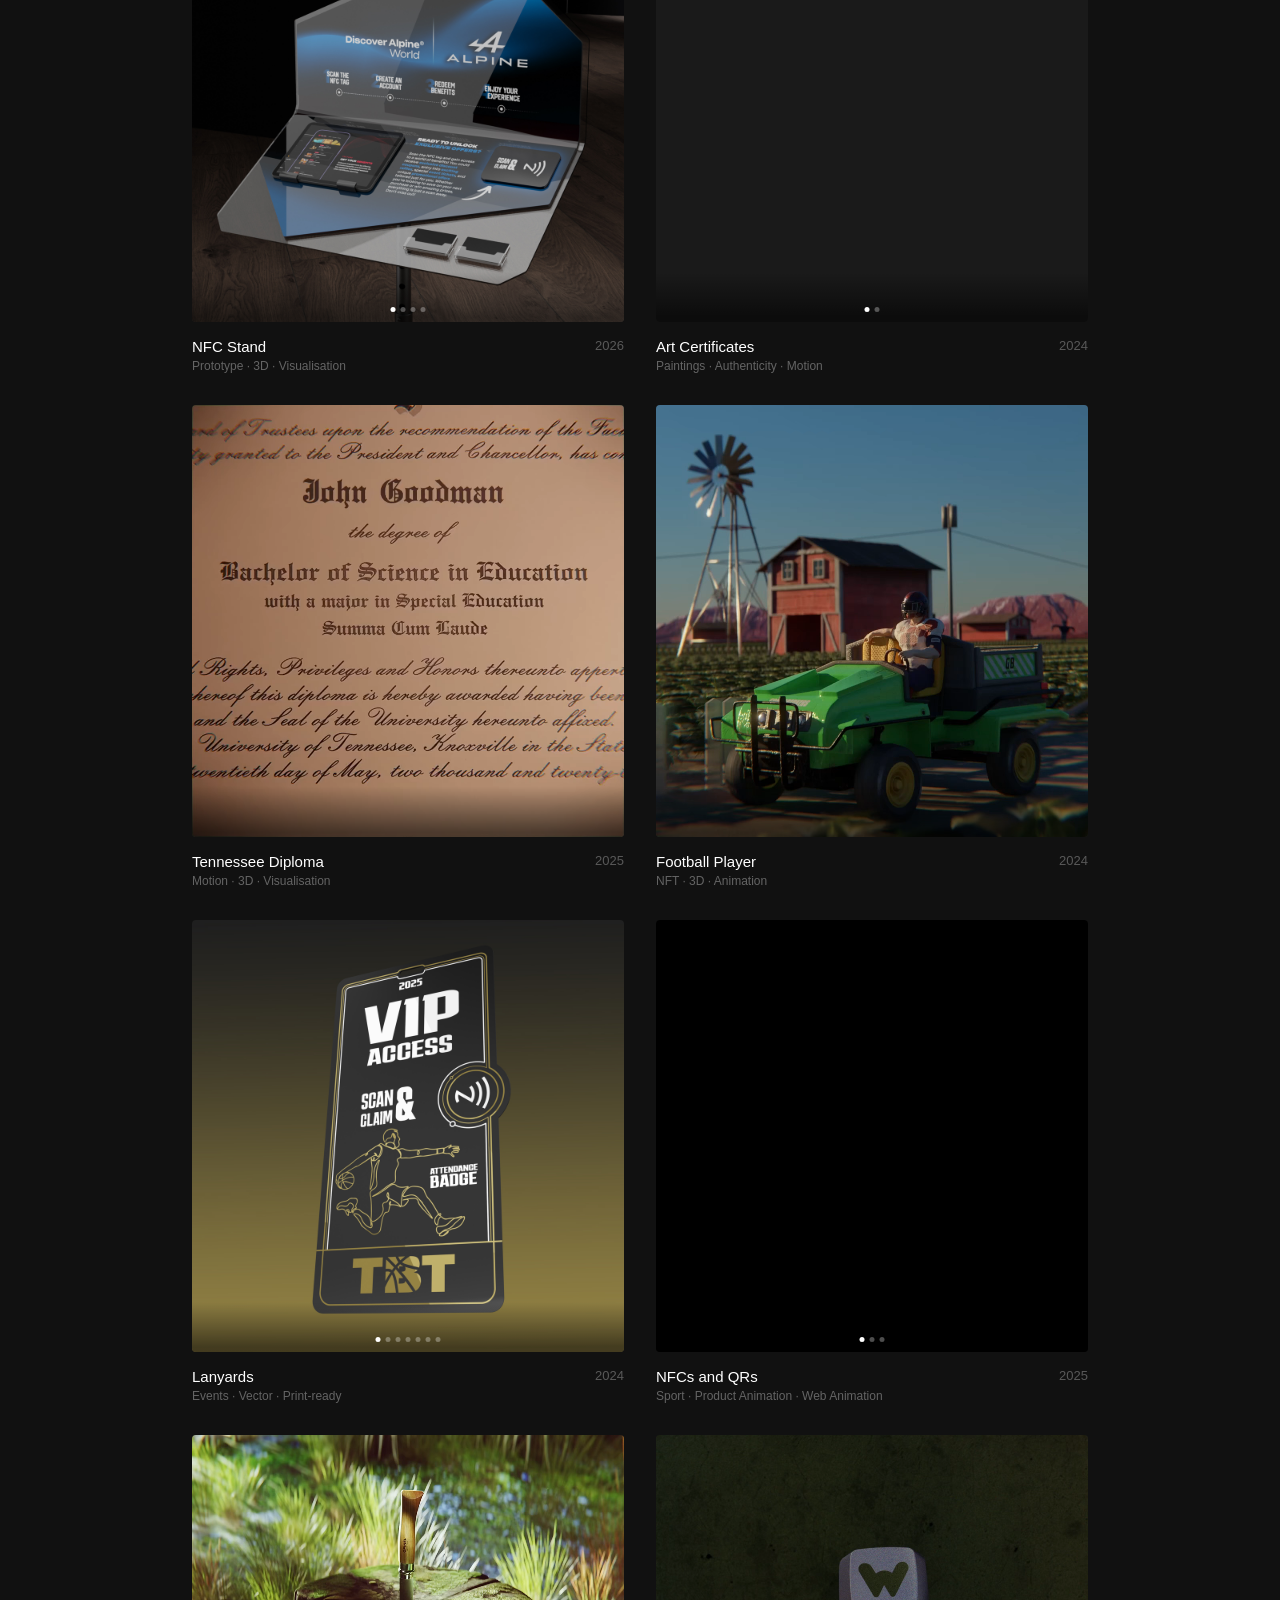
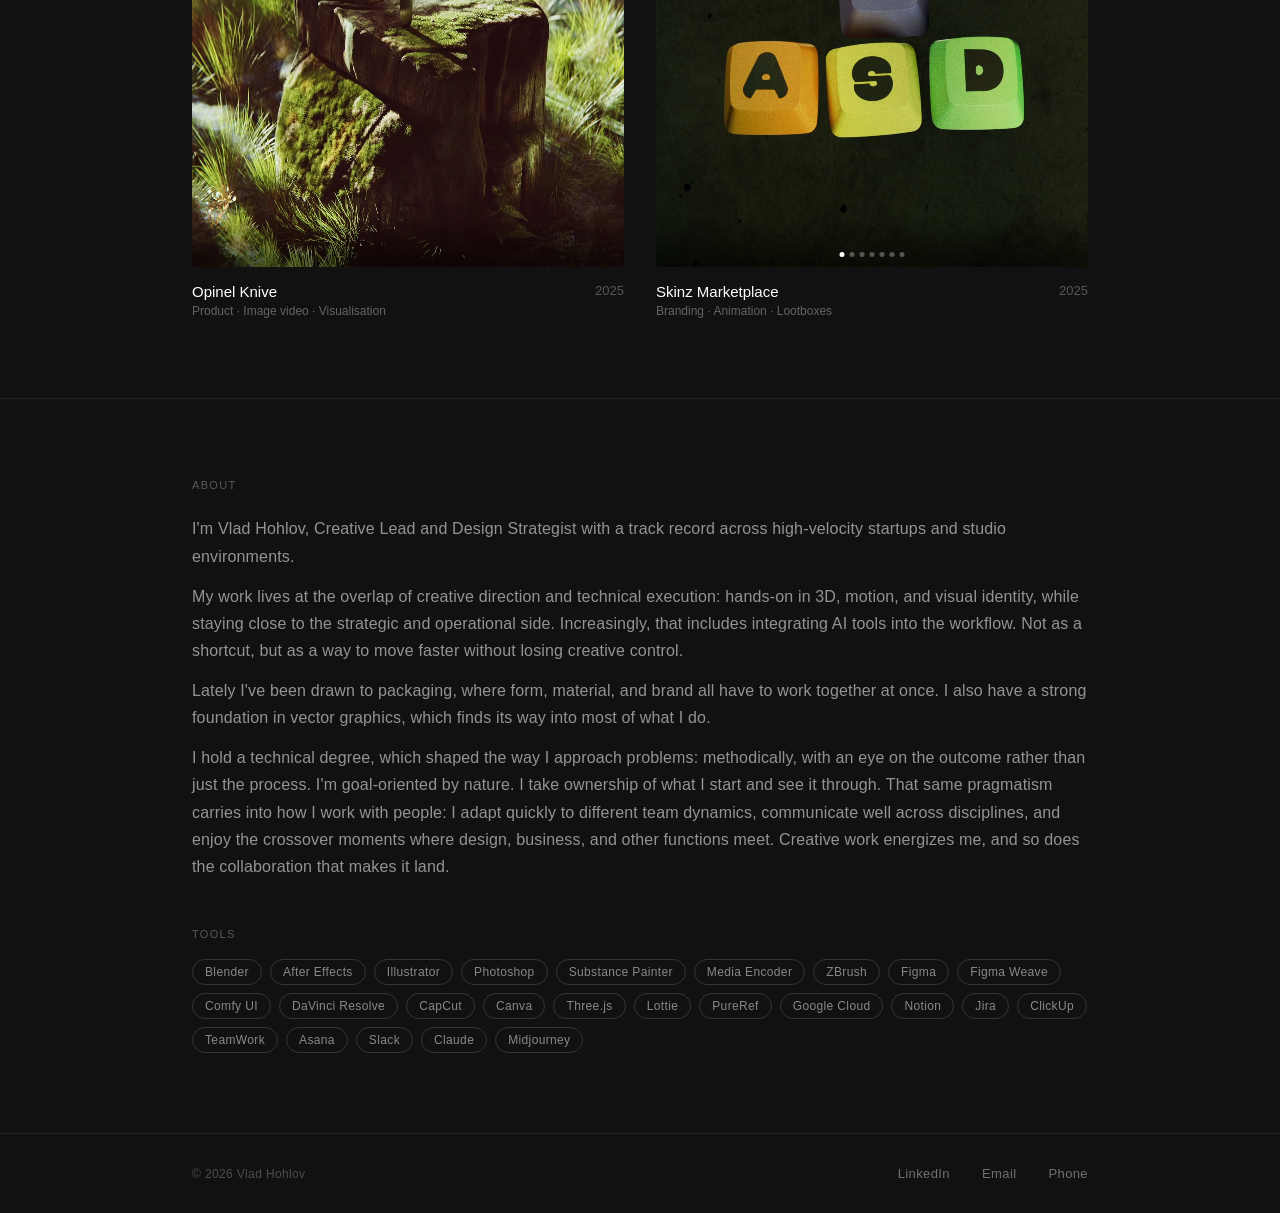
==== commit f612a423: "Update index.html" ====
--- a/index.html
+++ b/index.html
@@ -4,7 +4,7 @@
   <meta charset="UTF-8">
   <meta name="viewport" content="width=device-width, initial-scale=1.0">
   <meta name="robots" content="noindex, nofollow">
-  <link rel="icon" href="../assets/favicon-32x32.png" type="image/png">
+  <link rel="icon" href="./assets/favicon-32x32.png" type="image/png">
   <title>Vlad Hohlov - Portfolio</title>
   <link rel="stylesheet" href="porfolio_style.css?v=60">
 </head>
@@ -13,13 +13,13 @@
   <header>
     <div class="container">
       <a href="" class="logo">
-        <img src="../assets/logo-updated.png" alt="Logo">
+        <img src="./assets/logo-updated.png" alt="Logo">
       </a>
       <nav>
         <a href="#work">Work</a>
         <a href="#about">About</a>
         
-        <a href="../assets/CV Vlad Hohlov - Creative Lead.pdf" download class="cv-link">
+        <a href="./assets/CV Vlad Hohlov - Creative Lead.pdf" download class="cv-link">
           CV
           <svg viewBox="0 0 24 24">
             <path d="M12 5v14M5 12l7 7 7-7"/>
@@ -44,12 +44,12 @@
         <div class="work-card">
           <div class="work-card-media">
             <div class="work-card-slides">
-              <img class="slide" src="../assets/renders/cd/packaging/mvp.jpg" fetchpriority="high" alt="Protein">
-              <img class="slide" src="../assets/renders/cd/packaging/calming-treats.jpg" loading="lazy" alt="Treats">
-              <img class="slide" src="../assets/renders/cd/packaging/mates_bar.jpg" loading="lazy" alt="Drinks">
-              <img class="slide" src="../assets/renders/cd/packaging/mvp_capsules.png" loading="lazy" alt="Capsules">
-              <img class="slide" src="../assets/renders/cd/packaging/mvp_protein.jpg" loading="lazy" alt="MVP">
-              <img class="slide" src="../assets/renders/cd/packaging/tintory.jpg" loading="lazy" alt="Tintory">
+              <img class="slide" src="./assets/renders/cd/packaging/mvp.jpg" fetchpriority="high" alt="Protein">
+              <img class="slide" src="./assets/renders/cd/packaging/calming-treats.jpg" loading="lazy" alt="Treats">
+              <img class="slide" src="./assets/renders/cd/packaging/mates_bar.jpg" loading="lazy" alt="Drinks">
+              <img class="slide" src="./assets/renders/cd/packaging/mvp_capsules.png" loading="lazy" alt="Capsules">
+              <img class="slide" src="./assets/renders/cd/packaging/mvp_protein.jpg" loading="lazy" alt="MVP">
+              <img class="slide" src="./assets/renders/cd/packaging/tintory.jpg" loading="lazy" alt="Tintory">
             </div>
             <div class="slide-dots"></div>
           </div>
@@ -65,13 +65,13 @@
         <div class="work-card">
           <div class="work-card-media">
             <div class="work-card-slides">
-              <video class="slide hide-mobile" src="../assets/renders/cd/sport/helmet.webm" autoplay muted loop playsinline></video>
-              <img class="slide" src="../assets/renders/cd/sport/tennessee_volunteers.jpg" loading="lazy" alt="Volunteers">
-              <img class="slide" src="../assets/renders/cd/sport/georgia_bulldogs.jpg" loading="lazy" alt="Bulldogs">
-              <img class="slide" src="../assets/renders/cd/sport/ball.png" loading="lazy" alt="Nike Ball">
-              <img class="slide" src="../assets/renders/cd/sport/wilson_ball.jpg" loading="lazy" alt="Wilson">
-              <img class="slide" src="../assets/renders/cd/sport/gb_helmet.jpg" loading="lazy" alt="Bulldogs Helmet">
-              <img class="slide" src="../assets/renders/cd/sport/tv_helmet.jpg" loading="lazy" alt="Volunteers Helmet">
+              <video class="slide hide-mobile" src="./assets/renders/cd/sport/helmet.webm" autoplay muted loop playsinline></video>
+              <img class="slide" src="./assets/renders/cd/sport/tennessee_volunteers.jpg" loading="lazy" alt="Volunteers">
+              <img class="slide" src="./assets/renders/cd/sport/georgia_bulldogs.jpg" loading="lazy" alt="Bulldogs">
+              <img class="slide" src="./assets/renders/cd/sport/ball.png" loading="lazy" alt="Nike Ball">
+              <img class="slide" src="./assets/renders/cd/sport/wilson_ball.jpg" loading="lazy" alt="Wilson">
+              <img class="slide" src="./assets/renders/cd/sport/gb_helmet.jpg" loading="lazy" alt="Bulldogs Helmet">
+              <img class="slide" src="./assets/renders/cd/sport/tv_helmet.jpg" loading="lazy" alt="Volunteers Helmet">
             </div>
             <div class="slide-dots"></div>
           </div>
@@ -87,10 +87,10 @@
         <div class="work-card">
           <div class="work-card-media">
             <div class="work-card-slides">
-              <video class="slide" src="../assets/renders/cd/badges/ufc_309.webm" autoplay muted loop playsinline></video>
-              <video class="slide" data-src="../assets/renders/cd/badges/game_on_badge.webm" muted loop playsinline></video>
-              <video class="slide" data-src="../assets/renders/cd/badges/yum_center.webm" muted loop playsinline></video>
-              <video class="slide" data-src="../assets/renders/cd/badges/tailgate.webm" muted loop playsinline></video>
+              <video class="slide" src="./assets/renders/cd/badges/ufc_309.webm" autoplay muted loop playsinline></video>
+              <video class="slide" data-src="./assets/renders/cd/badges/game_on_badge.webm" muted loop playsinline></video>
+              <video class="slide" data-src="./assets/renders/cd/badges/yum_center.webm" muted loop playsinline></video>
+              <video class="slide" data-src="./assets/renders/cd/badges/tailgate.webm" muted loop playsinline></video>
             </div>
             <div class="slide-dots"></div>
           </div>
@@ -106,11 +106,11 @@
         <div class="work-card">
           <div class="work-card-media">
             <div class="work-card-slides">
-              <img class="slide" src="../assets/renders/cd/metalcards/deadpool.jpg" alt="Deadpool">
-              <img class="slide" src="../assets/renders/cd/metalcards/rick_carter.jpg" loading="lazy" alt="Rick Carter">
-              <img class="slide" src="../assets/renders/cd/metalcards/ironman.jpg" loading="lazy" alt="Ironman">
-              <img class="slide" src="../assets/renders/cd/metalcards/hill_valley.jpg" loading="lazy" alt="Hill Valley">
-              <img class="slide" src="../assets/renders/cd/metalcards/jeans.jpg" loading="lazy" alt="Jeans">
+              <img class="slide" src="./assets/renders/cd/metalcards/deadpool.jpg" alt="Deadpool">
+              <img class="slide" src="./assets/renders/cd/metalcards/rick_carter.jpg" loading="lazy" alt="Rick Carter">
+              <img class="slide" src="./assets/renders/cd/metalcards/ironman.jpg" loading="lazy" alt="Ironman">
+              <img class="slide" src="./assets/renders/cd/metalcards/hill_valley.jpg" loading="lazy" alt="Hill Valley">
+              <img class="slide" src="./assets/renders/cd/metalcards/jeans.jpg" loading="lazy" alt="Jeans">
             </div>
             <div class="slide-dots"></div>
           </div>
@@ -126,12 +126,12 @@
         <div class="work-card">
           <div class="work-card-media">
             <div class="work-card-slides">
-              <img class="slide" src="../assets/renders/cd/panda/panda_action.png" alt="Panda Running">
-              <img class="slide" src="../assets/renders/cd/panda/panda_face.jpg" loading="lazy" alt="Panda Face">
-              <img class="slide" src="../assets/renders/cd/panda/panda_jump.png" loading="lazy" alt="Panda Jump">
-              <img class="slide" src="../assets/renders/cd/panda/panda_jump_rig.png" loading="lazy" alt="Panda Rig">
-              <img class="slide" src="../assets/renders/cd/panda/panda_back.jpg" loading="lazy" alt="Panda Back">
-              <img class="slide" src="../assets/renders/cd/panda/panda_face2.jpg" loading="lazy" alt="Panda Face2">
+              <img class="slide" src="./assets/renders/cd/panda/panda_action.png" alt="Panda Running">
+              <img class="slide" src="./assets/renders/cd/panda/panda_face.jpg" loading="lazy" alt="Panda Face">
+              <img class="slide" src="./assets/renders/cd/panda/panda_jump.png" loading="lazy" alt="Panda Jump">
+              <img class="slide" src="./assets/renders/cd/panda/panda_jump_rig.png" loading="lazy" alt="Panda Rig">
+              <img class="slide" src="./assets/renders/cd/panda/panda_back.jpg" loading="lazy" alt="Panda Back">
+              <img class="slide" src="./assets/renders/cd/panda/panda_face2.jpg" loading="lazy" alt="Panda Face2">
             </div>
             <div class="slide-dots"></div>
           </div>
@@ -147,13 +147,13 @@
         <div class="work-card">
           <div class="work-card-media">
             <div class="work-card-slides">
-              <video class="slide" src="../assets/renders/cd/bracelets/bracelet_scan.webm" autoplay muted loop playsinline></video>
-              <img class="slide" src="../assets/renders/cd/bracelets/button.png" loading="lazy" alt="NFC Button">
-              <img class="slide" src="../assets/renders/cd/bracelets/ny_islanders.png" loading="lazy" alt="Islanders">
-              <img class="slide" src="../assets/renders/cd/bracelets/nil.png" loading="lazy" alt="NIL">
-              <img class="slide" src="../assets/renders/cd/bracelets/alpine.png" loading="lazy" alt="Alpine">
-              <img class="slide" src="../assets/renders/cd/bracelets/skibidi_red2.png" loading="lazy" alt="Skibidi Red2">
-              <img class="slide" src="../assets/renders/cd/bracelets/skibidi.png" loading="lazy" alt="Skibidi">
+              <video class="slide" src="./assets/renders/cd/bracelets/bracelet_scan.webm" autoplay muted loop playsinline></video>
+              <img class="slide" src="./assets/renders/cd/bracelets/button.png" loading="lazy" alt="NFC Button">
+              <img class="slide" src="./assets/renders/cd/bracelets/ny_islanders.png" loading="lazy" alt="Islanders">
+              <img class="slide" src="./assets/renders/cd/bracelets/nil.png" loading="lazy" alt="NIL">
+              <img class="slide" src="./assets/renders/cd/bracelets/alpine.png" loading="lazy" alt="Alpine">
+              <img class="slide" src="./assets/renders/cd/bracelets/skibidi_red2.png" loading="lazy" alt="Skibidi Red2">
+              <img class="slide" src="./assets/renders/cd/bracelets/skibidi.png" loading="lazy" alt="Skibidi">
             </div>
             <div class="slide-dots"></div>
           </div>
@@ -169,11 +169,11 @@
         <div class="work-card">
           <div class="work-card-media">
             <div class="work-card-slides">
-              <img class="slide" src="../assets/renders/cd/bourbon/bourbon4.jpg" alt="Bourbon bottle">
-              <img class="slide" src="../assets/renders/cd/bourbon/bourbon.jpg" loading="lazy" alt="Black Steel">
-              <img class="slide" src="../assets/renders/cd/bourbon/bourbon5.jpg" loading="lazy" alt="Bourbon">
-              <img class="slide" src="../assets/renders/cd/bourbon/bourbon3.jpg" loading="lazy" alt="Bourbon">
-              <video class="slide" data-src="../assets/renders/cd/bourbon/bourbon_animation.webm" muted loop playsinline></video>
+              <img class="slide" src="./assets/renders/cd/bourbon/bourbon4.jpg" alt="Bourbon bottle">
+              <img class="slide" src="./assets/renders/cd/bourbon/bourbon.jpg" loading="lazy" alt="Black Steel">
+              <img class="slide" src="./assets/renders/cd/bourbon/bourbon5.jpg" loading="lazy" alt="Bourbon">
+              <img class="slide" src="./assets/renders/cd/bourbon/bourbon3.jpg" loading="lazy" alt="Bourbon">
+              <video class="slide" data-src="./assets/renders/cd/bourbon/bourbon_animation.webm" muted loop playsinline></video>
             </div>
             <div class="slide-dots"></div>
           </div>
@@ -189,9 +189,9 @@
         <div class="work-card">
           <div class="work-card-media">
             <div class="work-card-slides">
-              <img class="slide" src="../assets/renders/cd/toymakers/toym.jpg" alt="Purple Crab">
-              <img class="slide" src="../assets/renders/cd/toymakers/toym2.jpg" loading="lazy" alt="Purple Crab2">
-              <img class="slide" src="../assets/renders/cd/toymakers/toym3.jpg" loading="lazy" alt="Purple Crab3">
+              <img class="slide" src="./assets/renders/cd/toymakers/toym.jpg" alt="Purple Crab">
+              <img class="slide" src="./assets/renders/cd/toymakers/toym2.jpg" loading="lazy" alt="Purple Crab2">
+              <img class="slide" src="./assets/renders/cd/toymakers/toym3.jpg" loading="lazy" alt="Purple Crab3">
             </div>
             <div class="slide-dots"></div>
           </div>
@@ -207,17 +207,17 @@
         <div class="work-card">
           <div class="work-card-media">
             <div class="work-card-slides">
-              <video class="slide" src="../assets/renders/cd/amazon/amazon_basketball.webm" autoplay muted loop playsinline></video>
-              <video class="slide" data-src="../assets/renders/cd/amazon/amazon_baseball.webm" muted loop playsinline></video>
-              <img class="slide" src="../assets/renders/cd/amazon/basketball_jersey.jpg" loading="lazy" alt="Jersey">
-              <img class="slide" src="../assets/renders/cd/amazon/basketball_signed.jpg" loading="lazy" alt="Basketball">
-              <img class="slide" src="../assets/renders/cd/amazon/boots_bottom.jpg" loading="lazy" alt="Boots">
-              <img class="slide" src="../assets/renders/cd/amazon/boots_flag.jpg" loading="lazy" alt="Boots Flag">
-              <img class="slide" src="../assets/renders/cd/amazon/hockey_jersey.jpg" loading="lazy" alt="Hockey Jersey">
-              <img class="slide" src="../assets/renders/cd/amazon/morgan_home.jpg" loading="lazy" alt="Alex Morgan Jersey">
-              <img class="slide" src="../assets/renders/cd/amazon/rapinoe_away.jpg" loading="lazy" alt="Megan Rapinoe Jersey">
-              <img class="slide" src="../assets/renders/cd/amazon/puck.jpg" loading="lazy" alt="Hockey Puck">
-              <img class="slide" src="../assets/renders/cd/amazon/rapinoe_ball.jpg" loading="lazy" alt="Rapinoe Football">
+              <video class="slide" src="./assets/renders/cd/amazon/amazon_basketball.webm" autoplay muted loop playsinline></video>
+              <video class="slide" data-src="./assets/renders/cd/amazon/amazon_baseball.webm" muted loop playsinline></video>
+              <img class="slide" src="./assets/renders/cd/amazon/basketball_jersey.jpg" loading="lazy" alt="Jersey">
+              <img class="slide" src="./assets/renders/cd/amazon/basketball_signed.jpg" loading="lazy" alt="Basketball">
+              <img class="slide" src="./assets/renders/cd/amazon/boots_bottom.jpg" loading="lazy" alt="Boots">
+              <img class="slide" src="./assets/renders/cd/amazon/boots_flag.jpg" loading="lazy" alt="Boots Flag">
+              <img class="slide" src="./assets/renders/cd/amazon/hockey_jersey.jpg" loading="lazy" alt="Hockey Jersey">
+              <img class="slide" src="./assets/renders/cd/amazon/morgan_home.jpg" loading="lazy" alt="Alex Morgan Jersey">
+              <img class="slide" src="./assets/renders/cd/amazon/rapinoe_away.jpg" loading="lazy" alt="Megan Rapinoe Jersey">
+              <img class="slide" src="./assets/renders/cd/amazon/puck.jpg" loading="lazy" alt="Hockey Puck">
+              <img class="slide" src="./assets/renders/cd/amazon/rapinoe_ball.jpg" loading="lazy" alt="Rapinoe Football">
             </div>
             <div class="slide-dots"></div>
           </div>
@@ -233,9 +233,9 @@
         <div class="work-card">
           <div class="work-card-media">
             <div class="work-card-slides">
-              <video class="slide" src="../assets/renders/cd/cards/culture_collision.webm" autoplay muted loop playsinline></video>
-              <video class="slide" data-src="../assets/renders/cd/cards/f1castle.webm" muted loop playsinline></video>
-              <video class="slide" data-src="../assets/renders/cd/cards/sce.webm" muted loop playsinline></video>
+              <video class="slide" src="./assets/renders/cd/cards/culture_collision.webm" autoplay muted loop playsinline></video>
+              <video class="slide" data-src="./assets/renders/cd/cards/f1castle.webm" muted loop playsinline></video>
+              <video class="slide" data-src="./assets/renders/cd/cards/sce.webm" muted loop playsinline></video>
             </div>
             <div class="slide-dots"></div>
           </div>
@@ -251,10 +251,10 @@
         <div class="work-card">
           <div class="work-card-media">
             <div class="work-card-slides">
-              <img class="slide" src="../assets/renders/cd/stand/stand.jpg" alt="NFC Stand Alpine">
-              <video class="slide" data-src="../assets/renders/cd/stand/magnets_animation.webm" muted loop playsinline></video>
-              <img class="slide" src="../assets/renders/cd/stand/stand_2.png" loading="lazy" alt="NFC Stand TTA">
-              <img class="slide" src="../assets/renders/cd/stand/stand_3.png" loading="lazy" alt="NFC Stand Closeup">
+              <img class="slide" src="./assets/renders/cd/stand/stand.jpg" alt="NFC Stand Alpine">
+              <video class="slide" data-src="./assets/renders/cd/stand/magnets_animation.webm" muted loop playsinline></video>
+              <img class="slide" src="./assets/renders/cd/stand/stand_2.png" loading="lazy" alt="NFC Stand TTA">
+              <img class="slide" src="./assets/renders/cd/stand/stand_3.png" loading="lazy" alt="NFC Stand Closeup">
             </div>
             <div class="slide-dots"></div>
           </div>
@@ -270,8 +270,8 @@
         <div class="work-card">
           <div class="work-card-media">
             <div class="work-card-slides">
-              <video class="slide" src="../assets/renders/cd/coas/coa.mp4" autoplay muted loop playsinline></video>
-              <video class="slide" data-src="../assets/renders/cd/coas/coa2.mp4" muted loop playsinline></video>
+              <video class="slide" src="./assets/renders/cd/coas/coa.mp4" autoplay muted loop playsinline></video>
+              <video class="slide" data-src="./assets/renders/cd/coas/coa2.mp4" muted loop playsinline></video>
             </div>
             <div class="slide-dots"></div>
           </div>
@@ -287,7 +287,7 @@
         <div class="work-card">
           <div class="work-card-media">
             <div class="work-card-slides">
-              <video class="slide" src="../assets/renders/cd/diploma/diploma.webm" autoplay muted loop playsinline></video>
+              <video class="slide" src="./assets/renders/cd/diploma/diploma.webm" autoplay muted loop playsinline></video>
             </div>
             <div class="slide-dots"></div>
           </div>
@@ -303,7 +303,7 @@
         <div class="work-card">
           <div class="work-card-media">
             <div class="work-card-slides">
-              <video class="slide" src="../assets/renders/cd/farm/farm.webm" autoplay muted loop playsinline></video>
+              <video class="slide" src="./assets/renders/cd/farm/farm.webm" autoplay muted loop playsinline></video>
             </div>
             <div class="slide-dots"></div>
           </div>
@@ -319,13 +319,13 @@
         <div class="work-card">
           <div class="work-card-media">
             <div class="work-card-slides">
-              <img class="slide" src="../assets/renders/cd/lanyards/lanyard_tbt.jpg" alt="TBT">
-              <img class="slide" src="../assets/renders/cd/lanyards/lanyard_hockey.jpg" loading="lazy" alt="Hockey">
-              <img class="slide" src="../assets/renders/cd/lanyards/lanyard_football.jpg" loading="lazy" alt="Football">
-              <img class="slide" src="../assets/renders/cd/lanyards/lanyard.jpg" loading="lazy" alt="Generic">
-              <img class="slide" src="../assets/renders/cd/lanyards/vip_card.jpg" loading="lazy" alt="VIP Card">
-              <img class="slide" src="../assets/renders/cd/lanyards/vip_card2.jpg" loading="lazy" alt="VIP Card2">
-              <img class="slide" src="../assets/renders/cd/lanyards/vip_card3.jpg" loading="lazy" alt="VIP Card3">
+              <img class="slide" src="./assets/renders/cd/lanyards/lanyard_tbt.jpg" alt="TBT">
+              <img class="slide" src="./assets/renders/cd/lanyards/lanyard_hockey.jpg" loading="lazy" alt="Hockey">
+              <img class="slide" src="./assets/renders/cd/lanyards/lanyard_football.jpg" loading="lazy" alt="Football">
+              <img class="slide" src="./assets/renders/cd/lanyards/lanyard.jpg" loading="lazy" alt="Generic">
+              <img class="slide" src="./assets/renders/cd/lanyards/vip_card.jpg" loading="lazy" alt="VIP Card">
+              <img class="slide" src="./assets/renders/cd/lanyards/vip_card2.jpg" loading="lazy" alt="VIP Card2">
+              <img class="slide" src="./assets/renders/cd/lanyards/vip_card3.jpg" loading="lazy" alt="VIP Card3">
             </div>
             <div class="slide-dots"></div>
           </div>
@@ -341,9 +341,9 @@
         <div class="work-card">
           <div class="work-card-media">
             <div class="work-card-slides">
-              <video class="slide" src="../assets/renders/cd/nfc/baseball_animation.webm" autoplay muted loop playsinline></video>
-              <video class="slide" data-src="../assets/renders/cd/nfc/helmet_scan.webm" muted loop playsinline></video>
-              <video class="slide" data-src="../assets/renders/cd/nfc/products.webm" muted loop playsinline></video>
+              <video class="slide" src="./assets/renders/cd/nfc/baseball_animation.webm" autoplay muted loop playsinline></video>
+              <video class="slide" data-src="./assets/renders/cd/nfc/helmet_scan.webm" muted loop playsinline></video>
+              <video class="slide" data-src="./assets/renders/cd/nfc/products.webm" muted loop playsinline></video>
             </div>
             <div class="slide-dots"></div>
           </div>
@@ -359,7 +359,7 @@
         <div class="work-card">
           <div class="work-card-media">
             <div class="work-card-slides">
-              <video class="slide" src="../assets/renders/cd/opinel/opinel.webm" autoplay muted loop playsinline></video>
+              <video class="slide" src="./assets/renders/cd/opinel/opinel.webm" autoplay muted loop playsinline></video>
             </div>
             <div class="slide-dots"></div>
           </div>
@@ -375,13 +375,13 @@
         <div class="work-card">
           <div class="work-card-media">
             <div class="work-card-slides">
-              <video class="slide" src="../assets/renders/cd/skinz/buttons.webm" autoplay muted loop playsinline></video>
-              <video class="slide" data-src="../assets/renders/cd/skinz/opening.webm" muted loop playsinline></video>
-              <img class="slide" src="../assets/renders/cd/skinz/lootbox.jpg" loading="lazy" alt="Lootbox">
-              <img class="slide" src="../assets/renders/cd/skinz/stickers.jpg" loading="lazy" alt="Stickers">
-              <img class="slide" src="../assets/renders/cd/skinz/sketch.jpg" loading="lazy" alt="Sketch">
-              <img class="slide" src="../assets/renders/cd/skinz/joystick.jpg" loading="lazy" alt="Joystick">
-              <img class="slide" src="../assets/renders/cd/skinz/girl.jpg" loading="lazy" alt="Girl Cap">
+              <video class="slide" src="./assets/renders/cd/skinz/buttons.webm" autoplay muted loop playsinline></video>
+              <video class="slide" data-src="./assets/renders/cd/skinz/opening.webm" muted loop playsinline></video>
+              <img class="slide" src="./assets/renders/cd/skinz/lootbox.jpg" loading="lazy" alt="Lootbox">
+              <img class="slide" src="./assets/renders/cd/skinz/stickers.jpg" loading="lazy" alt="Stickers">
+              <img class="slide" src="./assets/renders/cd/skinz/sketch.jpg" loading="lazy" alt="Sketch">
+              <img class="slide" src="./assets/renders/cd/skinz/joystick.jpg" loading="lazy" alt="Joystick">
+              <img class="slide" src="./assets/renders/cd/skinz/girl.jpg" loading="lazy" alt="Girl Cap">
             </div>
             <div class="slide-dots"></div>
           </div>
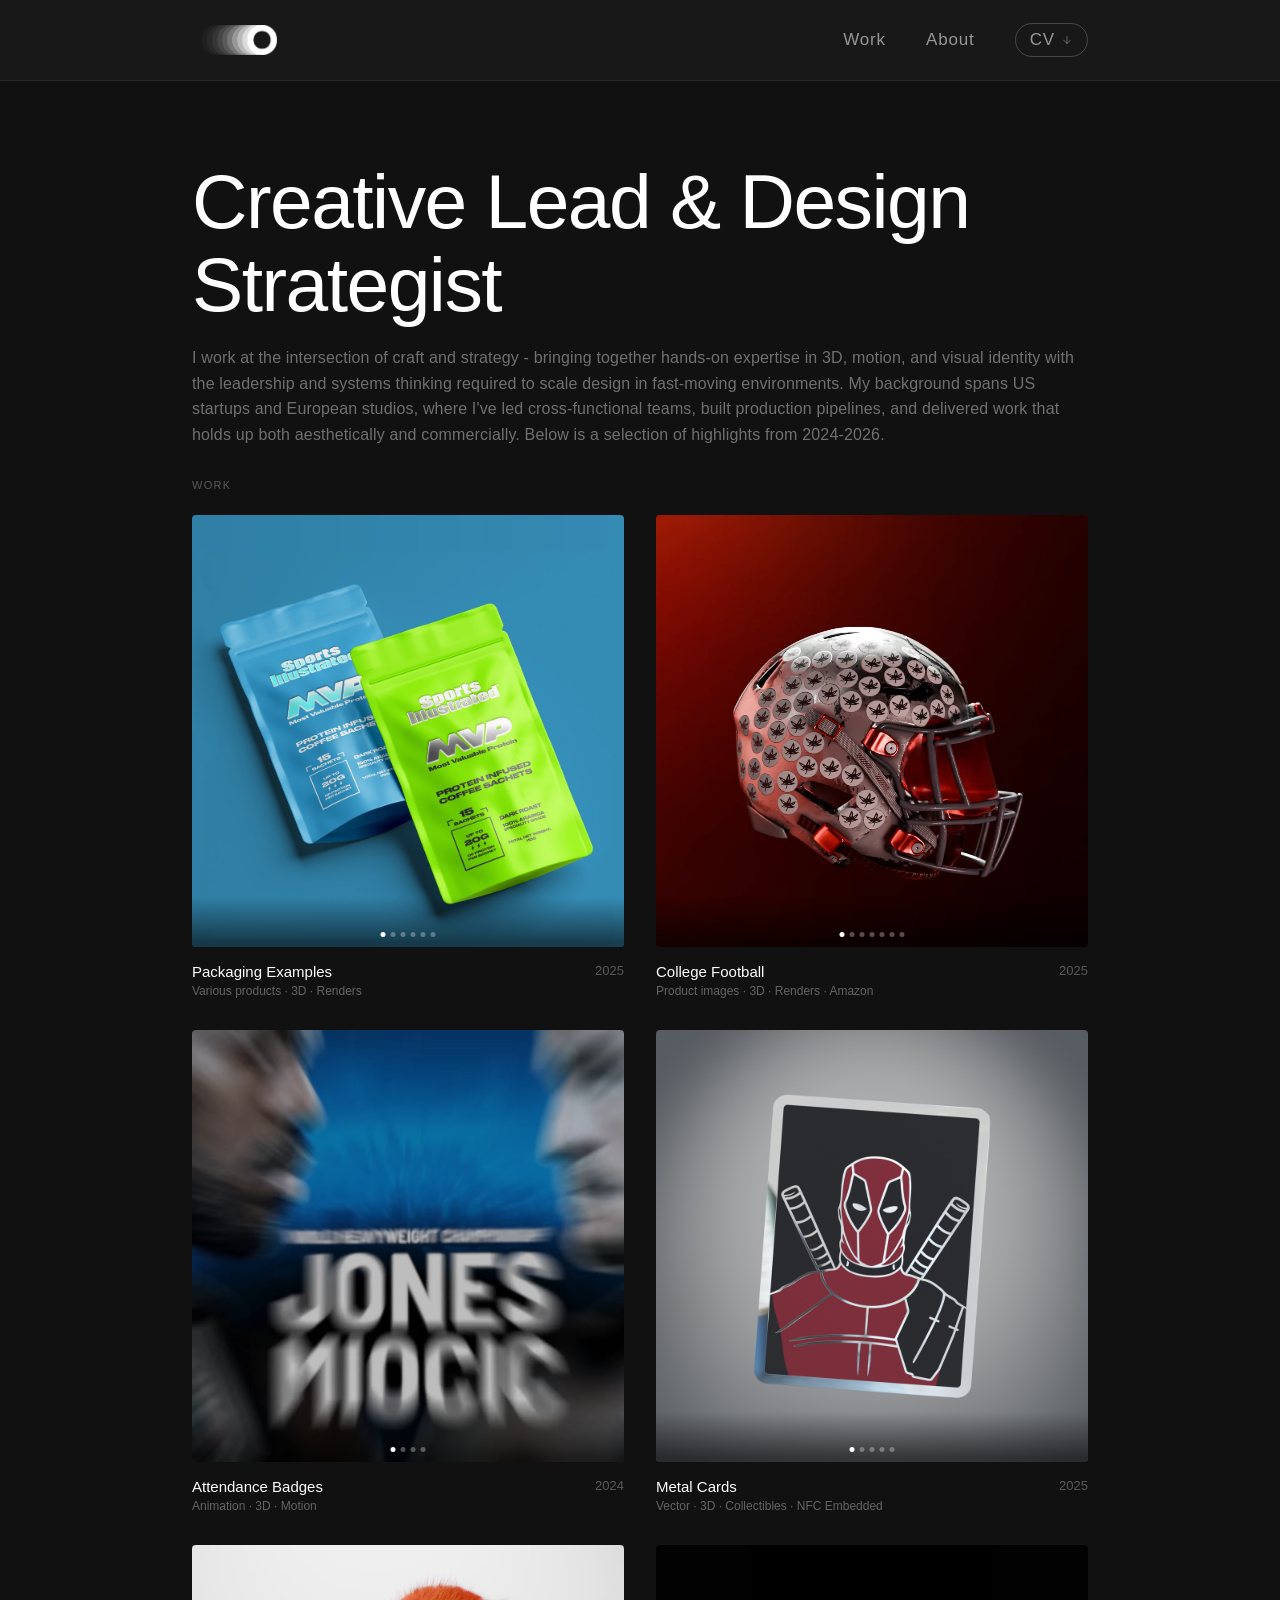
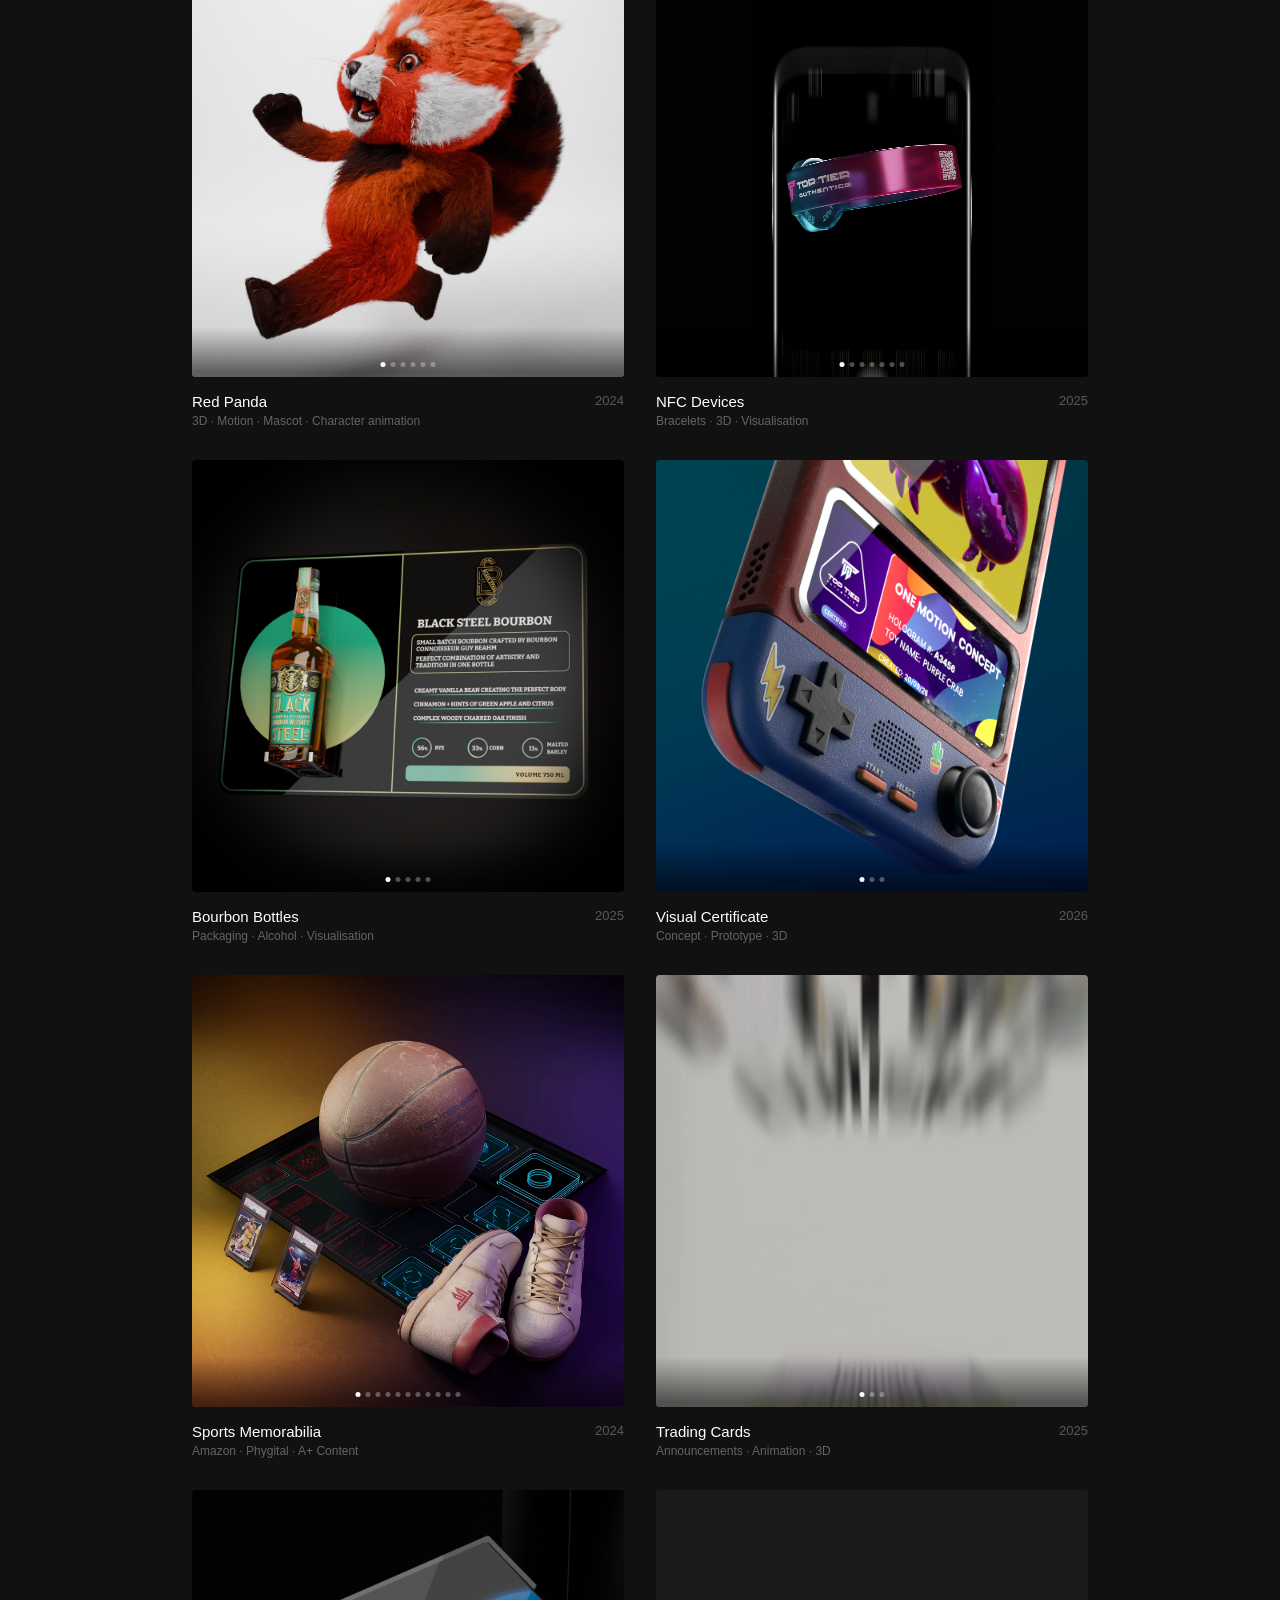
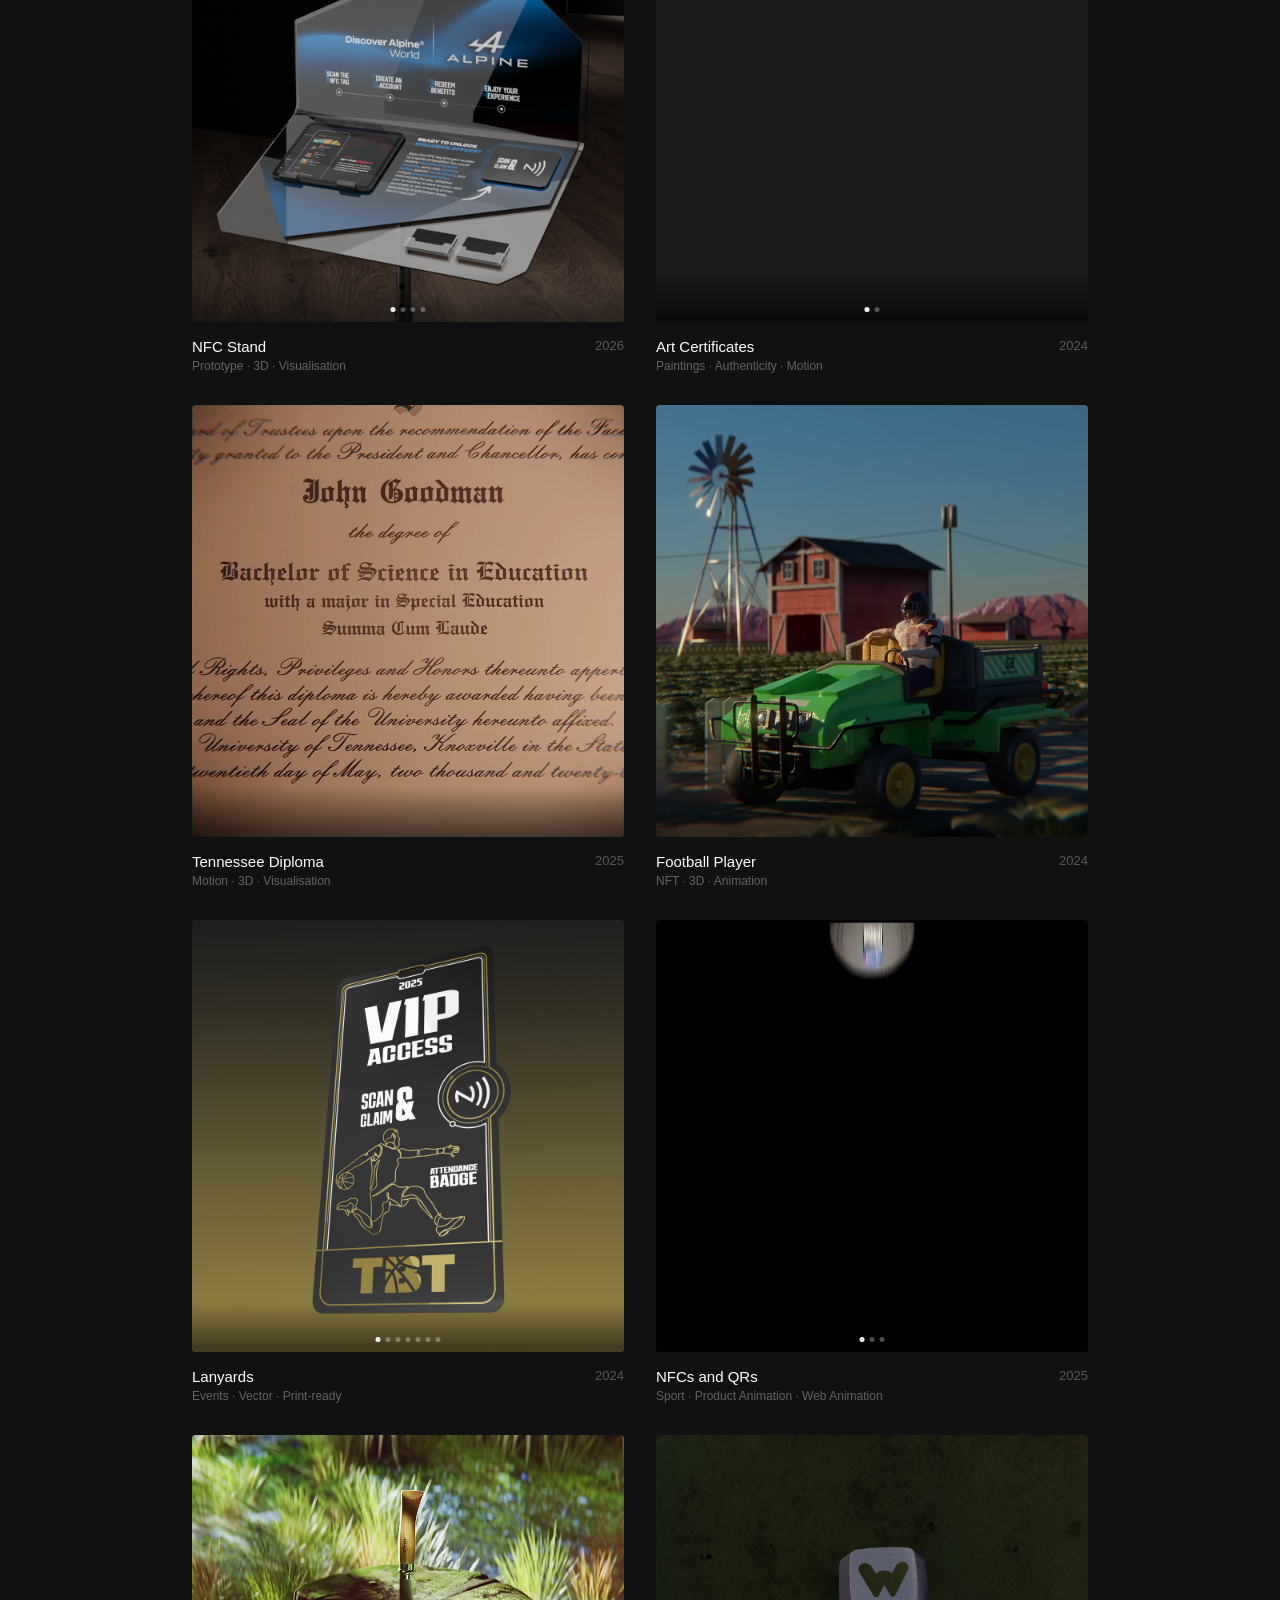
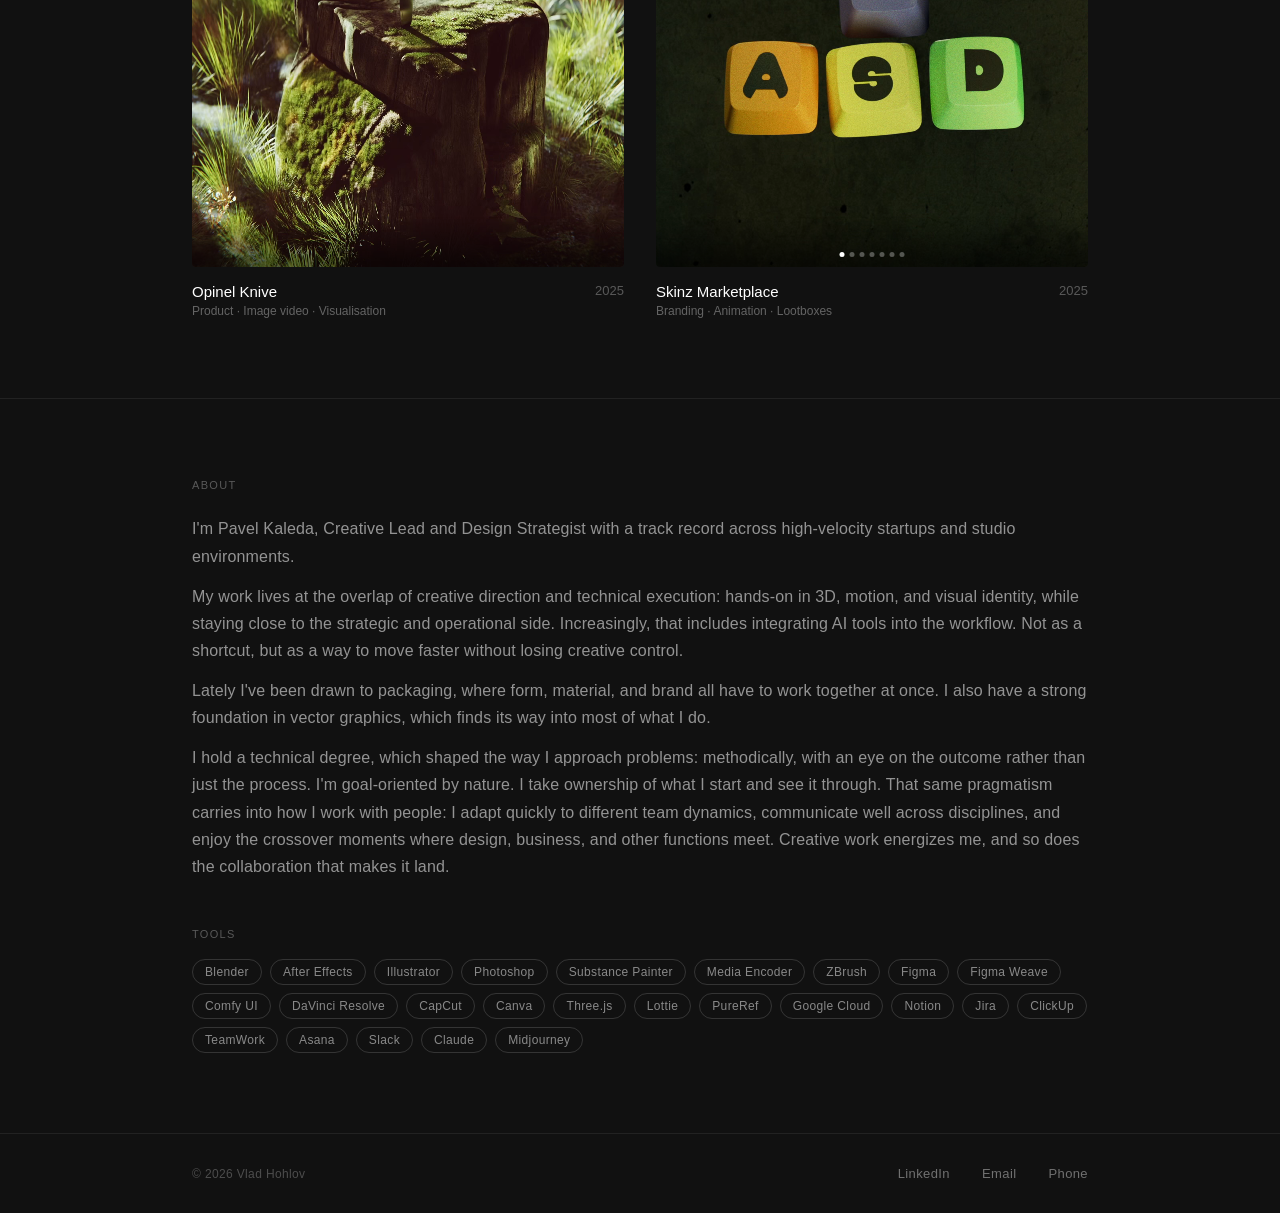
==== commit bd7f5136: "Update index.html" ====
--- a/index.html
+++ b/index.html
@@ -4,8 +4,8 @@
   <meta charset="UTF-8">
   <meta name="viewport" content="width=device-width, initial-scale=1.0">
   <meta name="robots" content="noindex, nofollow">
-  <link rel="icon" href="./assets/favicon-32x32.png" type="image/png">
-  <title>Vlad Hohlov - Portfolio</title>
+  <link rel="icon" href="../assets/favicon-32x32.png" type="image/png">
+  <title>Pavel Kaleda - Portfolio</title>
   <link rel="stylesheet" href="porfolio_style.css?v=60">
 </head>
 <body>
@@ -13,13 +13,13 @@
   <header>
     <div class="container">
       <a href="" class="logo">
-        <img src="./assets/logo-updated.png" alt="Logo">
+        <img src="../assets/logo-updated.png" alt="Logo">
       </a>
       <nav>
         <a href="#work">Work</a>
         <a href="#about">About</a>
         
-        <a href="./assets/CV Vlad Hohlov - Creative Lead.pdf" download class="cv-link">
+        <a href="../assets/CV - Pavel Kaleda.pdf" download class="cv-link">
           CV
           <svg viewBox="0 0 24 24">
             <path d="M12 5v14M5 12l7 7 7-7"/>
@@ -44,12 +44,12 @@
         <div class="work-card">
           <div class="work-card-media">
             <div class="work-card-slides">
-              <img class="slide" src="./assets/renders/cd/packaging/mvp.jpg" fetchpriority="high" alt="Protein">
-              <img class="slide" src="./assets/renders/cd/packaging/calming-treats.jpg" loading="lazy" alt="Treats">
-              <img class="slide" src="./assets/renders/cd/packaging/mates_bar.jpg" loading="lazy" alt="Drinks">
-              <img class="slide" src="./assets/renders/cd/packaging/mvp_capsules.png" loading="lazy" alt="Capsules">
-              <img class="slide" src="./assets/renders/cd/packaging/mvp_protein.jpg" loading="lazy" alt="MVP">
-              <img class="slide" src="./assets/renders/cd/packaging/tintory.jpg" loading="lazy" alt="Tintory">
+              <img class="slide" src="../assets/renders/cd/packaging/mvp.jpg" fetchpriority="high" alt="Protein">
+              <img class="slide" src="../assets/renders/cd/packaging/calming-treats.jpg" loading="lazy" alt="Treats">
+              <img class="slide" src="../assets/renders/cd/packaging/mates_bar.jpg" loading="lazy" alt="Drinks">
+              <img class="slide" src="../assets/renders/cd/packaging/mvp_capsules.png" loading="lazy" alt="Capsules">
+              <img class="slide" src="../assets/renders/cd/packaging/mvp_protein.jpg" loading="lazy" alt="MVP">
+              <img class="slide" src="../assets/renders/cd/packaging/tintory.jpg" loading="lazy" alt="Tintory">
             </div>
             <div class="slide-dots"></div>
           </div>
@@ -65,13 +65,13 @@
         <div class="work-card">
           <div class="work-card-media">
             <div class="work-card-slides">
-              <video class="slide hide-mobile" src="./assets/renders/cd/sport/helmet.webm" autoplay muted loop playsinline></video>
-              <img class="slide" src="./assets/renders/cd/sport/tennessee_volunteers.jpg" loading="lazy" alt="Volunteers">
-              <img class="slide" src="./assets/renders/cd/sport/georgia_bulldogs.jpg" loading="lazy" alt="Bulldogs">
-              <img class="slide" src="./assets/renders/cd/sport/ball.png" loading="lazy" alt="Nike Ball">
-              <img class="slide" src="./assets/renders/cd/sport/wilson_ball.jpg" loading="lazy" alt="Wilson">
-              <img class="slide" src="./assets/renders/cd/sport/gb_helmet.jpg" loading="lazy" alt="Bulldogs Helmet">
-              <img class="slide" src="./assets/renders/cd/sport/tv_helmet.jpg" loading="lazy" alt="Volunteers Helmet">
+              <video class="slide hide-mobile" src="../assets/renders/cd/sport/helmet.webm" autoplay muted loop playsinline></video>
+              <img class="slide" src="../assets/renders/cd/sport/tennessee_volunteers.jpg" loading="lazy" alt="Volunteers">
+              <img class="slide" src="../assets/renders/cd/sport/georgia_bulldogs.jpg" loading="lazy" alt="Bulldogs">
+              <img class="slide" src="../assets/renders/cd/sport/ball.png" loading="lazy" alt="Nike Ball">
+              <img class="slide" src="../assets/renders/cd/sport/wilson_ball.jpg" loading="lazy" alt="Wilson">
+              <img class="slide" src="../assets/renders/cd/sport/gb_helmet.jpg" loading="lazy" alt="Bulldogs Helmet">
+              <img class="slide" src="../assets/renders/cd/sport/tv_helmet.jpg" loading="lazy" alt="Volunteers Helmet">
             </div>
             <div class="slide-dots"></div>
           </div>
@@ -87,10 +87,10 @@
         <div class="work-card">
           <div class="work-card-media">
             <div class="work-card-slides">
-              <video class="slide" src="./assets/renders/cd/badges/ufc_309.webm" autoplay muted loop playsinline></video>
-              <video class="slide" data-src="./assets/renders/cd/badges/game_on_badge.webm" muted loop playsinline></video>
-              <video class="slide" data-src="./assets/renders/cd/badges/yum_center.webm" muted loop playsinline></video>
-              <video class="slide" data-src="./assets/renders/cd/badges/tailgate.webm" muted loop playsinline></video>
+              <video class="slide" src="../assets/renders/cd/badges/ufc_309.webm" autoplay muted loop playsinline></video>
+              <video class="slide" data-src="../assets/renders/cd/badges/game_on_badge.webm" muted loop playsinline></video>
+              <video class="slide" data-src="../assets/renders/cd/badges/yum_center.webm" muted loop playsinline></video>
+              <video class="slide" data-src="../assets/renders/cd/badges/tailgate.webm" muted loop playsinline></video>
             </div>
             <div class="slide-dots"></div>
           </div>
@@ -106,11 +106,11 @@
         <div class="work-card">
           <div class="work-card-media">
             <div class="work-card-slides">
-              <img class="slide" src="./assets/renders/cd/metalcards/deadpool.jpg" alt="Deadpool">
-              <img class="slide" src="./assets/renders/cd/metalcards/rick_carter.jpg" loading="lazy" alt="Rick Carter">
-              <img class="slide" src="./assets/renders/cd/metalcards/ironman.jpg" loading="lazy" alt="Ironman">
-              <img class="slide" src="./assets/renders/cd/metalcards/hill_valley.jpg" loading="lazy" alt="Hill Valley">
-              <img class="slide" src="./assets/renders/cd/metalcards/jeans.jpg" loading="lazy" alt="Jeans">
+              <img class="slide" src="../assets/renders/cd/metalcards/deadpool.jpg" alt="Deadpool">
+              <img class="slide" src="../assets/renders/cd/metalcards/rick_carter.jpg" loading="lazy" alt="Rick Carter">
+              <img class="slide" src="../assets/renders/cd/metalcards/ironman.jpg" loading="lazy" alt="Ironman">
+              <img class="slide" src="../assets/renders/cd/metalcards/hill_valley.jpg" loading="lazy" alt="Hill Valley">
+              <img class="slide" src="../assets/renders/cd/metalcards/jeans.jpg" loading="lazy" alt="Jeans">
             </div>
             <div class="slide-dots"></div>
           </div>
@@ -126,12 +126,12 @@
         <div class="work-card">
           <div class="work-card-media">
             <div class="work-card-slides">
-              <img class="slide" src="./assets/renders/cd/panda/panda_action.png" alt="Panda Running">
-              <img class="slide" src="./assets/renders/cd/panda/panda_face.jpg" loading="lazy" alt="Panda Face">
-              <img class="slide" src="./assets/renders/cd/panda/panda_jump.png" loading="lazy" alt="Panda Jump">
-              <img class="slide" src="./assets/renders/cd/panda/panda_jump_rig.png" loading="lazy" alt="Panda Rig">
-              <img class="slide" src="./assets/renders/cd/panda/panda_back.jpg" loading="lazy" alt="Panda Back">
-              <img class="slide" src="./assets/renders/cd/panda/panda_face2.jpg" loading="lazy" alt="Panda Face2">
+              <img class="slide" src="../assets/renders/cd/panda/panda_action.png" alt="Panda Running">
+              <img class="slide" src="../assets/renders/cd/panda/panda_face.jpg" loading="lazy" alt="Panda Face">
+              <img class="slide" src="../assets/renders/cd/panda/panda_jump.png" loading="lazy" alt="Panda Jump">
+              <img class="slide" src="../assets/renders/cd/panda/panda_jump_rig.png" loading="lazy" alt="Panda Rig">
+              <img class="slide" src="../assets/renders/cd/panda/panda_back.jpg" loading="lazy" alt="Panda Back">
+              <img class="slide" src="../assets/renders/cd/panda/panda_face2.jpg" loading="lazy" alt="Panda Face2">
             </div>
             <div class="slide-dots"></div>
           </div>
@@ -147,13 +147,13 @@
         <div class="work-card">
           <div class="work-card-media">
             <div class="work-card-slides">
-              <video class="slide" src="./assets/renders/cd/bracelets/bracelet_scan.webm" autoplay muted loop playsinline></video>
-              <img class="slide" src="./assets/renders/cd/bracelets/button.png" loading="lazy" alt="NFC Button">
-              <img class="slide" src="./assets/renders/cd/bracelets/ny_islanders.png" loading="lazy" alt="Islanders">
-              <img class="slide" src="./assets/renders/cd/bracelets/nil.png" loading="lazy" alt="NIL">
-              <img class="slide" src="./assets/renders/cd/bracelets/alpine.png" loading="lazy" alt="Alpine">
-              <img class="slide" src="./assets/renders/cd/bracelets/skibidi_red2.png" loading="lazy" alt="Skibidi Red2">
-              <img class="slide" src="./assets/renders/cd/bracelets/skibidi.png" loading="lazy" alt="Skibidi">
+              <video class="slide" src="../assets/renders/cd/bracelets/bracelet_scan.webm" autoplay muted loop playsinline></video>
+              <img class="slide" src="../assets/renders/cd/bracelets/button.png" loading="lazy" alt="NFC Button">
+              <img class="slide" src="../assets/renders/cd/bracelets/ny_islanders.png" loading="lazy" alt="Islanders">
+              <img class="slide" src="../assets/renders/cd/bracelets/nil.png" loading="lazy" alt="NIL">
+              <img class="slide" src="../assets/renders/cd/bracelets/alpine.png" loading="lazy" alt="Alpine">
+              <img class="slide" src="../assets/renders/cd/bracelets/skibidi_red2.png" loading="lazy" alt="Skibidi Red2">
+              <img class="slide" src="../assets/renders/cd/bracelets/skibidi.png" loading="lazy" alt="Skibidi">
             </div>
             <div class="slide-dots"></div>
           </div>
@@ -169,11 +169,11 @@
         <div class="work-card">
           <div class="work-card-media">
             <div class="work-card-slides">
-              <img class="slide" src="./assets/renders/cd/bourbon/bourbon4.jpg" alt="Bourbon bottle">
-              <img class="slide" src="./assets/renders/cd/bourbon/bourbon.jpg" loading="lazy" alt="Black Steel">
-              <img class="slide" src="./assets/renders/cd/bourbon/bourbon5.jpg" loading="lazy" alt="Bourbon">
-              <img class="slide" src="./assets/renders/cd/bourbon/bourbon3.jpg" loading="lazy" alt="Bourbon">
-              <video class="slide" data-src="./assets/renders/cd/bourbon/bourbon_animation.webm" muted loop playsinline></video>
+              <img class="slide" src="../assets/renders/cd/bourbon/bourbon4.jpg" alt="Bourbon bottle">
+              <img class="slide" src="../assets/renders/cd/bourbon/bourbon.jpg" loading="lazy" alt="Black Steel">
+              <img class="slide" src="../assets/renders/cd/bourbon/bourbon5.jpg" loading="lazy" alt="Bourbon">
+              <img class="slide" src="../assets/renders/cd/bourbon/bourbon3.jpg" loading="lazy" alt="Bourbon">
+              <video class="slide" data-src="../assets/renders/cd/bourbon/bourbon_animation.webm" muted loop playsinline></video>
             </div>
             <div class="slide-dots"></div>
           </div>
@@ -189,9 +189,9 @@
         <div class="work-card">
           <div class="work-card-media">
             <div class="work-card-slides">
-              <img class="slide" src="./assets/renders/cd/toymakers/toym.jpg" alt="Purple Crab">
-              <img class="slide" src="./assets/renders/cd/toymakers/toym2.jpg" loading="lazy" alt="Purple Crab2">
-              <img class="slide" src="./assets/renders/cd/toymakers/toym3.jpg" loading="lazy" alt="Purple Crab3">
+              <img class="slide" src="../assets/renders/cd/toymakers/toym.jpg" alt="Purple Crab">
+              <img class="slide" src="../assets/renders/cd/toymakers/toym2.jpg" loading="lazy" alt="Purple Crab2">
+              <img class="slide" src="../assets/renders/cd/toymakers/toym3.jpg" loading="lazy" alt="Purple Crab3">
             </div>
             <div class="slide-dots"></div>
           </div>
@@ -207,17 +207,17 @@
         <div class="work-card">
           <div class="work-card-media">
             <div class="work-card-slides">
-              <video class="slide" src="./assets/renders/cd/amazon/amazon_basketball.webm" autoplay muted loop playsinline></video>
-              <video class="slide" data-src="./assets/renders/cd/amazon/amazon_baseball.webm" muted loop playsinline></video>
-              <img class="slide" src="./assets/renders/cd/amazon/basketball_jersey.jpg" loading="lazy" alt="Jersey">
-              <img class="slide" src="./assets/renders/cd/amazon/basketball_signed.jpg" loading="lazy" alt="Basketball">
-              <img class="slide" src="./assets/renders/cd/amazon/boots_bottom.jpg" loading="lazy" alt="Boots">
-              <img class="slide" src="./assets/renders/cd/amazon/boots_flag.jpg" loading="lazy" alt="Boots Flag">
-              <img class="slide" src="./assets/renders/cd/amazon/hockey_jersey.jpg" loading="lazy" alt="Hockey Jersey">
-              <img class="slide" src="./assets/renders/cd/amazon/morgan_home.jpg" loading="lazy" alt="Alex Morgan Jersey">
-              <img class="slide" src="./assets/renders/cd/amazon/rapinoe_away.jpg" loading="lazy" alt="Megan Rapinoe Jersey">
-              <img class="slide" src="./assets/renders/cd/amazon/puck.jpg" loading="lazy" alt="Hockey Puck">
-              <img class="slide" src="./assets/renders/cd/amazon/rapinoe_ball.jpg" loading="lazy" alt="Rapinoe Football">
+              <video class="slide" src="../assets/renders/cd/amazon/amazon_basketball.webm" autoplay muted loop playsinline></video>
+              <video class="slide" data-src="../assets/renders/cd/amazon/amazon_baseball.webm" muted loop playsinline></video>
+              <img class="slide" src="../assets/renders/cd/amazon/basketball_jersey.jpg" loading="lazy" alt="Jersey">
+              <img class="slide" src="../assets/renders/cd/amazon/basketball_signed.jpg" loading="lazy" alt="Basketball">
+              <img class="slide" src="../assets/renders/cd/amazon/boots_bottom.jpg" loading="lazy" alt="Boots">
+              <img class="slide" src="../assets/renders/cd/amazon/boots_flag.jpg" loading="lazy" alt="Boots Flag">
+              <img class="slide" src="../assets/renders/cd/amazon/hockey_jersey.jpg" loading="lazy" alt="Hockey Jersey">
+              <img class="slide" src="../assets/renders/cd/amazon/morgan_home.jpg" loading="lazy" alt="Alex Morgan Jersey">
+              <img class="slide" src="../assets/renders/cd/amazon/rapinoe_away.jpg" loading="lazy" alt="Megan Rapinoe Jersey">
+              <img class="slide" src="../assets/renders/cd/amazon/puck.jpg" loading="lazy" alt="Hockey Puck">
+              <img class="slide" src="../assets/renders/cd/amazon/rapinoe_ball.jpg" loading="lazy" alt="Rapinoe Football">
             </div>
             <div class="slide-dots"></div>
           </div>
@@ -233,9 +233,9 @@
         <div class="work-card">
           <div class="work-card-media">
             <div class="work-card-slides">
-              <video class="slide" src="./assets/renders/cd/cards/culture_collision.webm" autoplay muted loop playsinline></video>
-              <video class="slide" data-src="./assets/renders/cd/cards/f1castle.webm" muted loop playsinline></video>
-              <video class="slide" data-src="./assets/renders/cd/cards/sce.webm" muted loop playsinline></video>
+              <video class="slide" src="../assets/renders/cd/cards/culture_collision.webm" autoplay muted loop playsinline></video>
+              <video class="slide" data-src="../assets/renders/cd/cards/f1castle.webm" muted loop playsinline></video>
+              <video class="slide" data-src="../assets/renders/cd/cards/sce.webm" muted loop playsinline></video>
             </div>
             <div class="slide-dots"></div>
           </div>
@@ -251,10 +251,10 @@
         <div class="work-card">
           <div class="work-card-media">
             <div class="work-card-slides">
-              <img class="slide" src="./assets/renders/cd/stand/stand.jpg" alt="NFC Stand Alpine">
-              <video class="slide" data-src="./assets/renders/cd/stand/magnets_animation.webm" muted loop playsinline></video>
-              <img class="slide" src="./assets/renders/cd/stand/stand_2.png" loading="lazy" alt="NFC Stand TTA">
-              <img class="slide" src="./assets/renders/cd/stand/stand_3.png" loading="lazy" alt="NFC Stand Closeup">
+              <img class="slide" src="../assets/renders/cd/stand/stand.jpg" alt="NFC Stand Alpine">
+              <video class="slide" data-src="../assets/renders/cd/stand/magnets_animation.webm" muted loop playsinline></video>
+              <img class="slide" src="../assets/renders/cd/stand/stand_2.png" loading="lazy" alt="NFC Stand TTA">
+              <img class="slide" src="../assets/renders/cd/stand/stand_3.png" loading="lazy" alt="NFC Stand Closeup">
             </div>
             <div class="slide-dots"></div>
           </div>
@@ -270,8 +270,8 @@
         <div class="work-card">
           <div class="work-card-media">
             <div class="work-card-slides">
-              <video class="slide" src="./assets/renders/cd/coas/coa.mp4" autoplay muted loop playsinline></video>
-              <video class="slide" data-src="./assets/renders/cd/coas/coa2.mp4" muted loop playsinline></video>
+              <video class="slide" src="../assets/renders/cd/coas/coa.mp4" autoplay muted loop playsinline></video>
+              <video class="slide" data-src="../assets/renders/cd/coas/coa2.mp4" muted loop playsinline></video>
             </div>
             <div class="slide-dots"></div>
           </div>
@@ -287,7 +287,7 @@
         <div class="work-card">
           <div class="work-card-media">
             <div class="work-card-slides">
-              <video class="slide" src="./assets/renders/cd/diploma/diploma.webm" autoplay muted loop playsinline></video>
+              <video class="slide" src="../assets/renders/cd/diploma/diploma.webm" autoplay muted loop playsinline></video>
             </div>
             <div class="slide-dots"></div>
           </div>
@@ -303,7 +303,7 @@
         <div class="work-card">
           <div class="work-card-media">
             <div class="work-card-slides">
-              <video class="slide" src="./assets/renders/cd/farm/farm.webm" autoplay muted loop playsinline></video>
+              <video class="slide" src="../assets/renders/cd/farm/farm.webm" autoplay muted loop playsinline></video>
             </div>
             <div class="slide-dots"></div>
           </div>
@@ -319,13 +319,13 @@
         <div class="work-card">
           <div class="work-card-media">
             <div class="work-card-slides">
-              <img class="slide" src="./assets/renders/cd/lanyards/lanyard_tbt.jpg" alt="TBT">
-              <img class="slide" src="./assets/renders/cd/lanyards/lanyard_hockey.jpg" loading="lazy" alt="Hockey">
-              <img class="slide" src="./assets/renders/cd/lanyards/lanyard_football.jpg" loading="lazy" alt="Football">
-              <img class="slide" src="./assets/renders/cd/lanyards/lanyard.jpg" loading="lazy" alt="Generic">
-              <img class="slide" src="./assets/renders/cd/lanyards/vip_card.jpg" loading="lazy" alt="VIP Card">
-              <img class="slide" src="./assets/renders/cd/lanyards/vip_card2.jpg" loading="lazy" alt="VIP Card2">
-              <img class="slide" src="./assets/renders/cd/lanyards/vip_card3.jpg" loading="lazy" alt="VIP Card3">
+              <img class="slide" src="../assets/renders/cd/lanyards/lanyard_tbt.jpg" alt="TBT">
+              <img class="slide" src="../assets/renders/cd/lanyards/lanyard_hockey.jpg" loading="lazy" alt="Hockey">
+              <img class="slide" src="../assets/renders/cd/lanyards/lanyard_football.jpg" loading="lazy" alt="Football">
+              <img class="slide" src="../assets/renders/cd/lanyards/lanyard.jpg" loading="lazy" alt="Generic">
+              <img class="slide" src="../assets/renders/cd/lanyards/vip_card.jpg" loading="lazy" alt="VIP Card">
+              <img class="slide" src="../assets/renders/cd/lanyards/vip_card2.jpg" loading="lazy" alt="VIP Card2">
+              <img class="slide" src="../assets/renders/cd/lanyards/vip_card3.jpg" loading="lazy" alt="VIP Card3">
             </div>
             <div class="slide-dots"></div>
           </div>
@@ -341,9 +341,9 @@
         <div class="work-card">
           <div class="work-card-media">
             <div class="work-card-slides">
-              <video class="slide" src="./assets/renders/cd/nfc/baseball_animation.webm" autoplay muted loop playsinline></video>
-              <video class="slide" data-src="./assets/renders/cd/nfc/helmet_scan.webm" muted loop playsinline></video>
-              <video class="slide" data-src="./assets/renders/cd/nfc/products.webm" muted loop playsinline></video>
+              <video class="slide" src="../assets/renders/cd/nfc/baseball_animation.webm" autoplay muted loop playsinline></video>
+              <video class="slide" data-src="../assets/renders/cd/nfc/helmet_scan.webm" muted loop playsinline></video>
+              <video class="slide" data-src="../assets/renders/cd/nfc/products.webm" muted loop playsinline></video>
             </div>
             <div class="slide-dots"></div>
           </div>
@@ -359,7 +359,7 @@
         <div class="work-card">
           <div class="work-card-media">
             <div class="work-card-slides">
-              <video class="slide" src="./assets/renders/cd/opinel/opinel.webm" autoplay muted loop playsinline></video>
+              <video class="slide" src="../assets/renders/cd/opinel/opinel.webm" autoplay muted loop playsinline></video>
             </div>
             <div class="slide-dots"></div>
           </div>
@@ -375,13 +375,13 @@
         <div class="work-card">
           <div class="work-card-media">
             <div class="work-card-slides">
-              <video class="slide" src="./assets/renders/cd/skinz/buttons.webm" autoplay muted loop playsinline></video>
-              <video class="slide" data-src="./assets/renders/cd/skinz/opening.webm" muted loop playsinline></video>
-              <img class="slide" src="./assets/renders/cd/skinz/lootbox.jpg" loading="lazy" alt="Lootbox">
-              <img class="slide" src="./assets/renders/cd/skinz/stickers.jpg" loading="lazy" alt="Stickers">
-              <img class="slide" src="./assets/renders/cd/skinz/sketch.jpg" loading="lazy" alt="Sketch">
-              <img class="slide" src="./assets/renders/cd/skinz/joystick.jpg" loading="lazy" alt="Joystick">
-              <img class="slide" src="./assets/renders/cd/skinz/girl.jpg" loading="lazy" alt="Girl Cap">
+              <video class="slide" src="../assets/renders/cd/skinz/buttons.webm" autoplay muted loop playsinline></video>
+              <video class="slide" data-src="../assets/renders/cd/skinz/opening.webm" muted loop playsinline></video>
+              <img class="slide" src="../assets/renders/cd/skinz/lootbox.jpg" loading="lazy" alt="Lootbox">
+              <img class="slide" src="../assets/renders/cd/skinz/stickers.jpg" loading="lazy" alt="Stickers">
+              <img class="slide" src="../assets/renders/cd/skinz/sketch.jpg" loading="lazy" alt="Sketch">
+              <img class="slide" src="../assets/renders/cd/skinz/joystick.jpg" loading="lazy" alt="Joystick">
+              <img class="slide" src="../assets/renders/cd/skinz/girl.jpg" loading="lazy" alt="Girl Cap">
             </div>
             <div class="slide-dots"></div>
           </div>
@@ -401,7 +401,7 @@
   <section class="about" id="about">
     <div class="container">
       <p class="section-label">About</p>
-      <p class="about-text">I'm Vlad Hohlov, Creative Lead and Design Strategist with a track record across high-velocity startups and studio environments.</p>
+      <p class="about-text">I'm Pavel Kaleda, Creative Lead and Design Strategist with a track record across high-velocity startups and studio environments.</p>
       <p class="about-text">My work lives at the overlap of creative direction and technical execution: hands-on in 3D, motion, and visual identity, while staying close to the strategic and operational side. Increasingly, that includes integrating AI tools into the workflow. Not as a shortcut, but as a way to move faster without losing creative control.</p>
       <p class="about-text">Lately I've been drawn to packaging, where form, material, and brand all have to work together at once. I also have a strong foundation in vector graphics, which finds its way into most of what I do.</p>
       <p class="about-text">I hold a technical degree, which shaped the way I approach problems: methodically, with an eye on the outcome rather than just the process. I'm goal-oriented by nature. I take ownership of what I start and see it through. That same pragmatism carries into how I work with people: I adapt quickly to different team dynamics, communicate well across disciplines, and enjoy the crossover moments where design, business, and other functions meet. Creative work energizes me, and so does the collaboration that makes it land.</p>
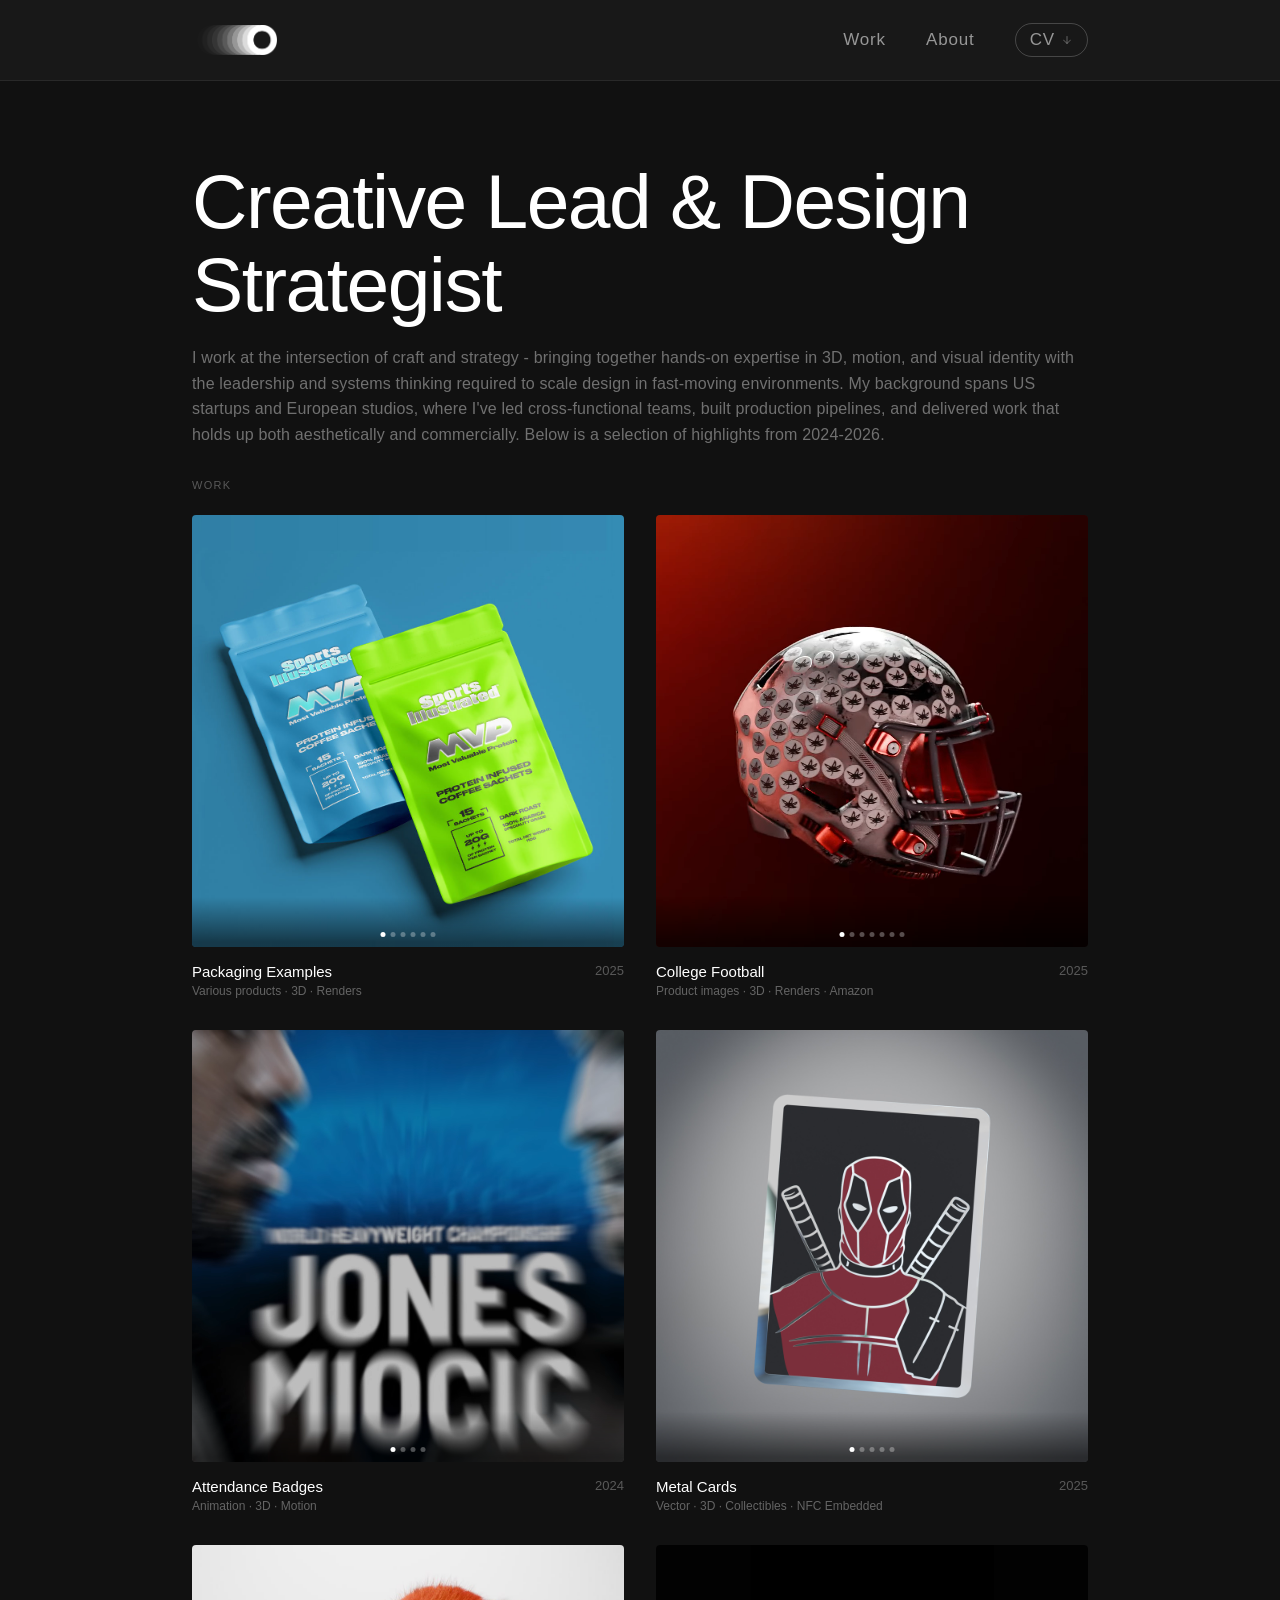
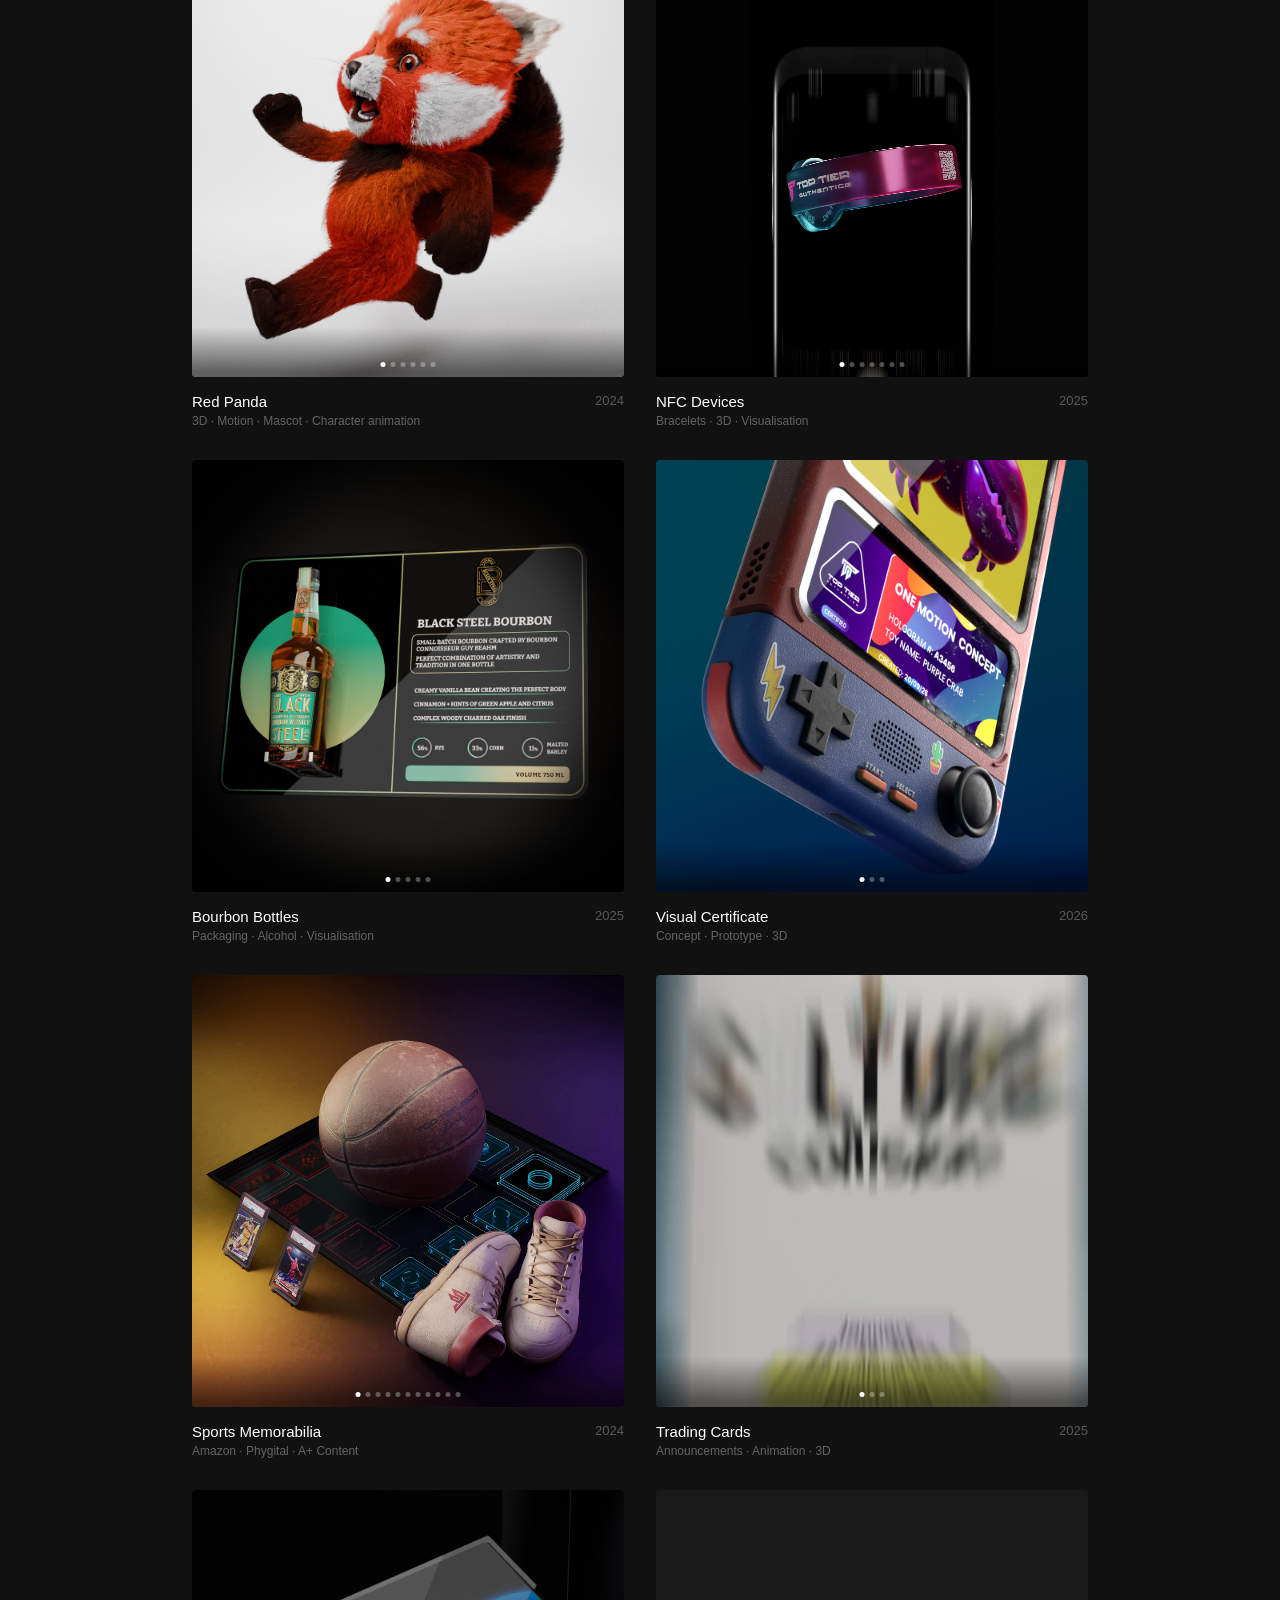
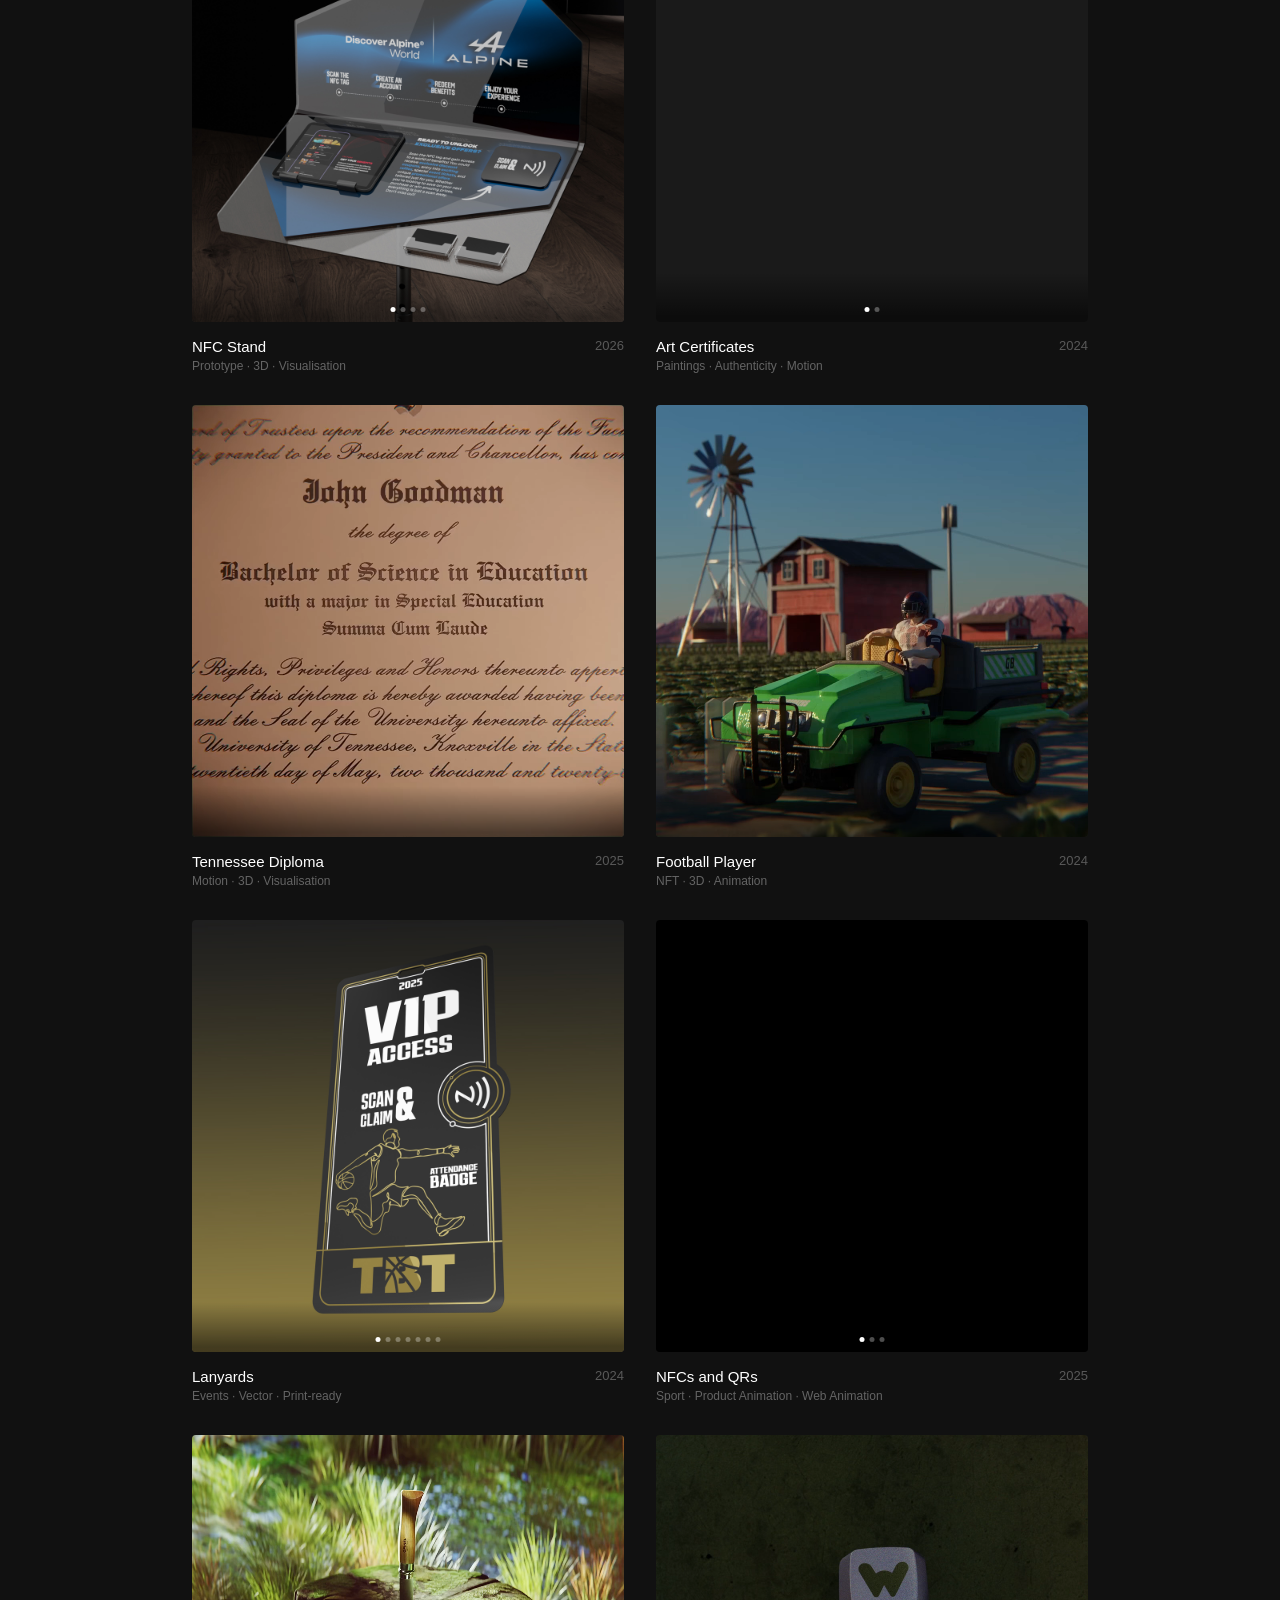
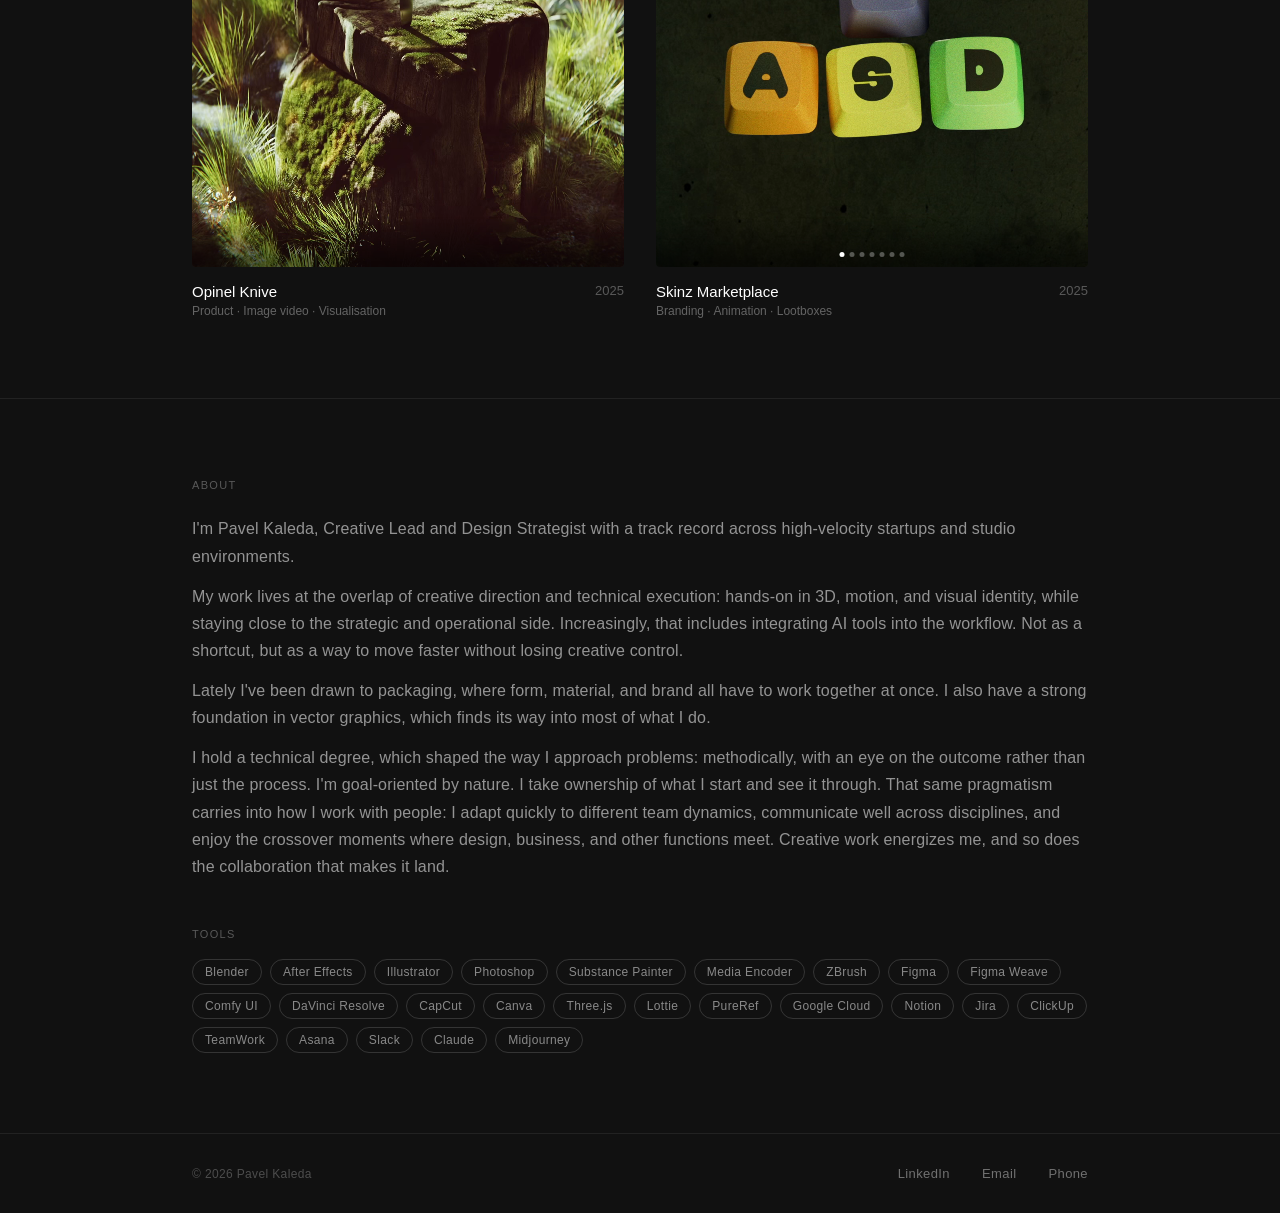
==== commit af893679: "MVP-4" ====
--- a/index.html
+++ b/index.html
@@ -4,7 +4,7 @@
   <meta charset="UTF-8">
   <meta name="viewport" content="width=device-width, initial-scale=1.0">
   <meta name="robots" content="noindex, nofollow">
-  <link rel="icon" href="../assets/favicon-32x32.png" type="image/png">
+  <link rel="icon" href="./assets/favicon-32x32.png" type="image/png">
   <title>Pavel Kaleda - Portfolio</title>
   <link rel="stylesheet" href="porfolio_style.css?v=60">
 </head>
@@ -13,13 +13,13 @@
   <header>
     <div class="container">
       <a href="" class="logo">
-        <img src="../assets/logo-updated.png" alt="Logo">
+        <img src="./assets/logo-updated.png" alt="Logo">
       </a>
       <nav>
         <a href="#work">Work</a>
         <a href="#about">About</a>
         
-        <a href="../assets/CV - Pavel Kaleda.pdf" download class="cv-link">
+        <a href="./assets/CV - Pavel Kaleda.pdf" download class="cv-link">
           CV
           <svg viewBox="0 0 24 24">
             <path d="M12 5v14M5 12l7 7 7-7"/>
@@ -44,12 +44,12 @@
         <div class="work-card">
           <div class="work-card-media">
             <div class="work-card-slides">
-              <img class="slide" src="../assets/renders/cd/packaging/mvp.jpg" fetchpriority="high" alt="Protein">
-              <img class="slide" src="../assets/renders/cd/packaging/calming-treats.jpg" loading="lazy" alt="Treats">
-              <img class="slide" src="../assets/renders/cd/packaging/mates_bar.jpg" loading="lazy" alt="Drinks">
-              <img class="slide" src="../assets/renders/cd/packaging/mvp_capsules.png" loading="lazy" alt="Capsules">
-              <img class="slide" src="../assets/renders/cd/packaging/mvp_protein.jpg" loading="lazy" alt="MVP">
-              <img class="slide" src="../assets/renders/cd/packaging/tintory.jpg" loading="lazy" alt="Tintory">
+              <img class="slide" src="./assets/renders/cd/packaging/mvp.jpg" fetchpriority="high" alt="Protein">
+              <img class="slide" src="./assets/renders/cd/packaging/calming-treats.jpg" loading="lazy" alt="Treats">
+              <img class="slide" src="./assets/renders/cd/packaging/mates_bar.jpg" loading="lazy" alt="Drinks">
+              <img class="slide" src="./assets/renders/cd/packaging/mvp_capsules.png" loading="lazy" alt="Capsules">
+              <img class="slide" src="./assets/renders/cd/packaging/mvp_protein.jpg" loading="lazy" alt="MVP">
+              <img class="slide" src="./assets/renders/cd/packaging/tintory.jpg" loading="lazy" alt="Tintory">
             </div>
             <div class="slide-dots"></div>
           </div>
@@ -65,13 +65,13 @@
         <div class="work-card">
           <div class="work-card-media">
             <div class="work-card-slides">
-              <video class="slide hide-mobile" src="../assets/renders/cd/sport/helmet.webm" autoplay muted loop playsinline></video>
-              <img class="slide" src="../assets/renders/cd/sport/tennessee_volunteers.jpg" loading="lazy" alt="Volunteers">
-              <img class="slide" src="../assets/renders/cd/sport/georgia_bulldogs.jpg" loading="lazy" alt="Bulldogs">
-              <img class="slide" src="../assets/renders/cd/sport/ball.png" loading="lazy" alt="Nike Ball">
-              <img class="slide" src="../assets/renders/cd/sport/wilson_ball.jpg" loading="lazy" alt="Wilson">
-              <img class="slide" src="../assets/renders/cd/sport/gb_helmet.jpg" loading="lazy" alt="Bulldogs Helmet">
-              <img class="slide" src="../assets/renders/cd/sport/tv_helmet.jpg" loading="lazy" alt="Volunteers Helmet">
+              <video class="slide hide-mobile" src="./assets/renders/cd/sport/helmet.webm" autoplay muted loop playsinline></video>
+              <img class="slide" src="./assets/renders/cd/sport/tennessee_volunteers.jpg" loading="lazy" alt="Volunteers">
+              <img class="slide" src="./assets/renders/cd/sport/georgia_bulldogs.jpg" loading="lazy" alt="Bulldogs">
+              <img class="slide" src="./assets/renders/cd/sport/ball.png" loading="lazy" alt="Nike Ball">
+              <img class="slide" src="./assets/renders/cd/sport/wilson_ball.jpg" loading="lazy" alt="Wilson">
+              <img class="slide" src="./assets/renders/cd/sport/gb_helmet.jpg" loading="lazy" alt="Bulldogs Helmet">
+              <img class="slide" src="./assets/renders/cd/sport/tv_helmet.jpg" loading="lazy" alt="Volunteers Helmet">
             </div>
             <div class="slide-dots"></div>
           </div>
@@ -87,10 +87,10 @@
         <div class="work-card">
           <div class="work-card-media">
             <div class="work-card-slides">
-              <video class="slide" src="../assets/renders/cd/badges/ufc_309.webm" autoplay muted loop playsinline></video>
-              <video class="slide" data-src="../assets/renders/cd/badges/game_on_badge.webm" muted loop playsinline></video>
-              <video class="slide" data-src="../assets/renders/cd/badges/yum_center.webm" muted loop playsinline></video>
-              <video class="slide" data-src="../assets/renders/cd/badges/tailgate.webm" muted loop playsinline></video>
+              <video class="slide" src="./assets/renders/cd/badges/ufc_309.webm" autoplay muted loop playsinline></video>
+              <video class="slide" data-src="./assets/renders/cd/badges/game_on_badge.webm" muted loop playsinline></video>
+              <video class="slide" data-src="./assets/renders/cd/badges/yum_center.webm" muted loop playsinline></video>
+              <video class="slide" data-src="./assets/renders/cd/badges/tailgate.webm" muted loop playsinline></video>
             </div>
             <div class="slide-dots"></div>
           </div>
@@ -106,11 +106,11 @@
         <div class="work-card">
           <div class="work-card-media">
             <div class="work-card-slides">
-              <img class="slide" src="../assets/renders/cd/metalcards/deadpool.jpg" alt="Deadpool">
-              <img class="slide" src="../assets/renders/cd/metalcards/rick_carter.jpg" loading="lazy" alt="Rick Carter">
-              <img class="slide" src="../assets/renders/cd/metalcards/ironman.jpg" loading="lazy" alt="Ironman">
-              <img class="slide" src="../assets/renders/cd/metalcards/hill_valley.jpg" loading="lazy" alt="Hill Valley">
-              <img class="slide" src="../assets/renders/cd/metalcards/jeans.jpg" loading="lazy" alt="Jeans">
+              <img class="slide" src="./assets/renders/cd/metalcards/deadpool.jpg" alt="Deadpool">
+              <img class="slide" src="./assets/renders/cd/metalcards/rick_carter.jpg" loading="lazy" alt="Rick Carter">
+              <img class="slide" src="./assets/renders/cd/metalcards/ironman.jpg" loading="lazy" alt="Ironman">
+              <img class="slide" src="./assets/renders/cd/metalcards/hill_valley.jpg" loading="lazy" alt="Hill Valley">
+              <img class="slide" src="./assets/renders/cd/metalcards/jeans.jpg" loading="lazy" alt="Jeans">
             </div>
             <div class="slide-dots"></div>
           </div>
@@ -126,12 +126,12 @@
         <div class="work-card">
           <div class="work-card-media">
             <div class="work-card-slides">
-              <img class="slide" src="../assets/renders/cd/panda/panda_action.png" alt="Panda Running">
-              <img class="slide" src="../assets/renders/cd/panda/panda_face.jpg" loading="lazy" alt="Panda Face">
-              <img class="slide" src="../assets/renders/cd/panda/panda_jump.png" loading="lazy" alt="Panda Jump">
-              <img class="slide" src="../assets/renders/cd/panda/panda_jump_rig.png" loading="lazy" alt="Panda Rig">
-              <img class="slide" src="../assets/renders/cd/panda/panda_back.jpg" loading="lazy" alt="Panda Back">
-              <img class="slide" src="../assets/renders/cd/panda/panda_face2.jpg" loading="lazy" alt="Panda Face2">
+              <img class="slide" src="./assets/renders/cd/panda/panda_action.png" alt="Panda Running">
+              <img class="slide" src="./assets/renders/cd/panda/panda_face.jpg" loading="lazy" alt="Panda Face">
+              <img class="slide" src="./assets/renders/cd/panda/panda_jump.png" loading="lazy" alt="Panda Jump">
+              <img class="slide" src="./assets/renders/cd/panda/panda_jump_rig.png" loading="lazy" alt="Panda Rig">
+              <img class="slide" src="./assets/renders/cd/panda/panda_back.jpg" loading="lazy" alt="Panda Back">
+              <img class="slide" src="./assets/renders/cd/panda/panda_face2.jpg" loading="lazy" alt="Panda Face2">
             </div>
             <div class="slide-dots"></div>
           </div>
@@ -147,13 +147,13 @@
         <div class="work-card">
           <div class="work-card-media">
             <div class="work-card-slides">
-              <video class="slide" src="../assets/renders/cd/bracelets/bracelet_scan.webm" autoplay muted loop playsinline></video>
-              <img class="slide" src="../assets/renders/cd/bracelets/button.png" loading="lazy" alt="NFC Button">
-              <img class="slide" src="../assets/renders/cd/bracelets/ny_islanders.png" loading="lazy" alt="Islanders">
-              <img class="slide" src="../assets/renders/cd/bracelets/nil.png" loading="lazy" alt="NIL">
-              <img class="slide" src="../assets/renders/cd/bracelets/alpine.png" loading="lazy" alt="Alpine">
-              <img class="slide" src="../assets/renders/cd/bracelets/skibidi_red2.png" loading="lazy" alt="Skibidi Red2">
-              <img class="slide" src="../assets/renders/cd/bracelets/skibidi.png" loading="lazy" alt="Skibidi">
+              <video class="slide" src="./assets/renders/cd/bracelets/bracelet_scan.webm" autoplay muted loop playsinline></video>
+              <img class="slide" src="./assets/renders/cd/bracelets/button.png" loading="lazy" alt="NFC Button">
+              <img class="slide" src="./assets/renders/cd/bracelets/ny_islanders.png" loading="lazy" alt="Islanders">
+              <img class="slide" src="./assets/renders/cd/bracelets/nil.png" loading="lazy" alt="NIL">
+              <img class="slide" src="./assets/renders/cd/bracelets/alpine.png" loading="lazy" alt="Alpine">
+              <img class="slide" src="./assets/renders/cd/bracelets/skibidi_red2.png" loading="lazy" alt="Skibidi Red2">
+              <img class="slide" src="./assets/renders/cd/bracelets/skibidi.png" loading="lazy" alt="Skibidi">
             </div>
             <div class="slide-dots"></div>
           </div>
@@ -169,11 +169,11 @@
         <div class="work-card">
           <div class="work-card-media">
             <div class="work-card-slides">
-              <img class="slide" src="../assets/renders/cd/bourbon/bourbon4.jpg" alt="Bourbon bottle">
-              <img class="slide" src="../assets/renders/cd/bourbon/bourbon.jpg" loading="lazy" alt="Black Steel">
-              <img class="slide" src="../assets/renders/cd/bourbon/bourbon5.jpg" loading="lazy" alt="Bourbon">
-              <img class="slide" src="../assets/renders/cd/bourbon/bourbon3.jpg" loading="lazy" alt="Bourbon">
-              <video class="slide" data-src="../assets/renders/cd/bourbon/bourbon_animation.webm" muted loop playsinline></video>
+              <img class="slide" src="./assets/renders/cd/bourbon/bourbon4.jpg" alt="Bourbon bottle">
+              <img class="slide" src="./assets/renders/cd/bourbon/bourbon.jpg" loading="lazy" alt="Black Steel">
+              <img class="slide" src="./assets/renders/cd/bourbon/bourbon5.jpg" loading="lazy" alt="Bourbon">
+              <img class="slide" src="./assets/renders/cd/bourbon/bourbon3.jpg" loading="lazy" alt="Bourbon">
+              <video class="slide" data-src="./assets/renders/cd/bourbon/bourbon_animation.webm" muted loop playsinline></video>
             </div>
             <div class="slide-dots"></div>
           </div>
@@ -189,9 +189,9 @@
         <div class="work-card">
           <div class="work-card-media">
             <div class="work-card-slides">
-              <img class="slide" src="../assets/renders/cd/toymakers/toym.jpg" alt="Purple Crab">
-              <img class="slide" src="../assets/renders/cd/toymakers/toym2.jpg" loading="lazy" alt="Purple Crab2">
-              <img class="slide" src="../assets/renders/cd/toymakers/toym3.jpg" loading="lazy" alt="Purple Crab3">
+              <img class="slide" src="./assets/renders/cd/toymakers/toym.jpg" alt="Purple Crab">
+              <img class="slide" src="./assets/renders/cd/toymakers/toym2.jpg" loading="lazy" alt="Purple Crab2">
+              <img class="slide" src="./assets/renders/cd/toymakers/toym3.jpg" loading="lazy" alt="Purple Crab3">
             </div>
             <div class="slide-dots"></div>
           </div>
@@ -207,17 +207,17 @@
         <div class="work-card">
           <div class="work-card-media">
             <div class="work-card-slides">
-              <video class="slide" src="../assets/renders/cd/amazon/amazon_basketball.webm" autoplay muted loop playsinline></video>
-              <video class="slide" data-src="../assets/renders/cd/amazon/amazon_baseball.webm" muted loop playsinline></video>
-              <img class="slide" src="../assets/renders/cd/amazon/basketball_jersey.jpg" loading="lazy" alt="Jersey">
-              <img class="slide" src="../assets/renders/cd/amazon/basketball_signed.jpg" loading="lazy" alt="Basketball">
-              <img class="slide" src="../assets/renders/cd/amazon/boots_bottom.jpg" loading="lazy" alt="Boots">
-              <img class="slide" src="../assets/renders/cd/amazon/boots_flag.jpg" loading="lazy" alt="Boots Flag">
-              <img class="slide" src="../assets/renders/cd/amazon/hockey_jersey.jpg" loading="lazy" alt="Hockey Jersey">
-              <img class="slide" src="../assets/renders/cd/amazon/morgan_home.jpg" loading="lazy" alt="Alex Morgan Jersey">
-              <img class="slide" src="../assets/renders/cd/amazon/rapinoe_away.jpg" loading="lazy" alt="Megan Rapinoe Jersey">
-              <img class="slide" src="../assets/renders/cd/amazon/puck.jpg" loading="lazy" alt="Hockey Puck">
-              <img class="slide" src="../assets/renders/cd/amazon/rapinoe_ball.jpg" loading="lazy" alt="Rapinoe Football">
+              <video class="slide" src="./assets/renders/cd/amazon/amazon_basketball.webm" autoplay muted loop playsinline></video>
+              <video class="slide" data-src="./assets/renders/cd/amazon/amazon_baseball.webm" muted loop playsinline></video>
+              <img class="slide" src="./assets/renders/cd/amazon/basketball_jersey.jpg" loading="lazy" alt="Jersey">
+              <img class="slide" src="./assets/renders/cd/amazon/basketball_signed.jpg" loading="lazy" alt="Basketball">
+              <img class="slide" src="./assets/renders/cd/amazon/boots_bottom.jpg" loading="lazy" alt="Boots">
+              <img class="slide" src="./assets/renders/cd/amazon/boots_flag.jpg" loading="lazy" alt="Boots Flag">
+              <img class="slide" src="./assets/renders/cd/amazon/hockey_jersey.jpg" loading="lazy" alt="Hockey Jersey">
+              <img class="slide" src="./assets/renders/cd/amazon/morgan_home.jpg" loading="lazy" alt="Alex Morgan Jersey">
+              <img class="slide" src="./assets/renders/cd/amazon/rapinoe_away.jpg" loading="lazy" alt="Megan Rapinoe Jersey">
+              <img class="slide" src="./assets/renders/cd/amazon/puck.jpg" loading="lazy" alt="Hockey Puck">
+              <img class="slide" src="./assets/renders/cd/amazon/rapinoe_ball.jpg" loading="lazy" alt="Rapinoe Football">
             </div>
             <div class="slide-dots"></div>
           </div>
@@ -233,9 +233,9 @@
         <div class="work-card">
           <div class="work-card-media">
             <div class="work-card-slides">
-              <video class="slide" src="../assets/renders/cd/cards/culture_collision.webm" autoplay muted loop playsinline></video>
-              <video class="slide" data-src="../assets/renders/cd/cards/f1castle.webm" muted loop playsinline></video>
-              <video class="slide" data-src="../assets/renders/cd/cards/sce.webm" muted loop playsinline></video>
+              <video class="slide" src="./assets/renders/cd/cards/culture_collision.webm" autoplay muted loop playsinline></video>
+              <video class="slide" data-src="./assets/renders/cd/cards/f1castle.webm" muted loop playsinline></video>
+              <video class="slide" data-src="./assets/renders/cd/cards/sce.webm" muted loop playsinline></video>
             </div>
             <div class="slide-dots"></div>
           </div>
@@ -251,10 +251,10 @@
         <div class="work-card">
           <div class="work-card-media">
             <div class="work-card-slides">
-              <img class="slide" src="../assets/renders/cd/stand/stand.jpg" alt="NFC Stand Alpine">
-              <video class="slide" data-src="../assets/renders/cd/stand/magnets_animation.webm" muted loop playsinline></video>
-              <img class="slide" src="../assets/renders/cd/stand/stand_2.png" loading="lazy" alt="NFC Stand TTA">
-              <img class="slide" src="../assets/renders/cd/stand/stand_3.png" loading="lazy" alt="NFC Stand Closeup">
+              <img class="slide" src="./assets/renders/cd/stand/stand.jpg" alt="NFC Stand Alpine">
+              <video class="slide" data-src="./assets/renders/cd/stand/magnets_animation.webm" muted loop playsinline></video>
+              <img class="slide" src="./assets/renders/cd/stand/stand_2.png" loading="lazy" alt="NFC Stand TTA">
+              <img class="slide" src="./assets/renders/cd/stand/stand_3.png" loading="lazy" alt="NFC Stand Closeup">
             </div>
             <div class="slide-dots"></div>
           </div>
@@ -270,8 +270,8 @@
         <div class="work-card">
           <div class="work-card-media">
             <div class="work-card-slides">
-              <video class="slide" src="../assets/renders/cd/coas/coa.mp4" autoplay muted loop playsinline></video>
-              <video class="slide" data-src="../assets/renders/cd/coas/coa2.mp4" muted loop playsinline></video>
+              <video class="slide" src="./assets/renders/cd/coas/coa.mp4" autoplay muted loop playsinline></video>
+              <video class="slide" data-src="./assets/renders/cd/coas/coa2.mp4" muted loop playsinline></video>
             </div>
             <div class="slide-dots"></div>
           </div>
@@ -287,7 +287,7 @@
         <div class="work-card">
           <div class="work-card-media">
             <div class="work-card-slides">
-              <video class="slide" src="../assets/renders/cd/diploma/diploma.webm" autoplay muted loop playsinline></video>
+              <video class="slide" src="./assets/renders/cd/diploma/diploma.webm" autoplay muted loop playsinline></video>
             </div>
             <div class="slide-dots"></div>
           </div>
@@ -303,7 +303,7 @@
         <div class="work-card">
           <div class="work-card-media">
             <div class="work-card-slides">
-              <video class="slide" src="../assets/renders/cd/farm/farm.webm" autoplay muted loop playsinline></video>
+              <video class="slide" src="./assets/renders/cd/farm/farm.webm" autoplay muted loop playsinline></video>
             </div>
             <div class="slide-dots"></div>
           </div>
@@ -319,13 +319,13 @@
         <div class="work-card">
           <div class="work-card-media">
             <div class="work-card-slides">
-              <img class="slide" src="../assets/renders/cd/lanyards/lanyard_tbt.jpg" alt="TBT">
-              <img class="slide" src="../assets/renders/cd/lanyards/lanyard_hockey.jpg" loading="lazy" alt="Hockey">
-              <img class="slide" src="../assets/renders/cd/lanyards/lanyard_football.jpg" loading="lazy" alt="Football">
-              <img class="slide" src="../assets/renders/cd/lanyards/lanyard.jpg" loading="lazy" alt="Generic">
-              <img class="slide" src="../assets/renders/cd/lanyards/vip_card.jpg" loading="lazy" alt="VIP Card">
-              <img class="slide" src="../assets/renders/cd/lanyards/vip_card2.jpg" loading="lazy" alt="VIP Card2">
-              <img class="slide" src="../assets/renders/cd/lanyards/vip_card3.jpg" loading="lazy" alt="VIP Card3">
+              <img class="slide" src="./assets/renders/cd/lanyards/lanyard_tbt.jpg" alt="TBT">
+              <img class="slide" src="./assets/renders/cd/lanyards/lanyard_hockey.jpg" loading="lazy" alt="Hockey">
+              <img class="slide" src="./assets/renders/cd/lanyards/lanyard_football.jpg" loading="lazy" alt="Football">
+              <img class="slide" src="./assets/renders/cd/lanyards/lanyard.jpg" loading="lazy" alt="Generic">
+              <img class="slide" src="./assets/renders/cd/lanyards/vip_card.jpg" loading="lazy" alt="VIP Card">
+              <img class="slide" src="./assets/renders/cd/lanyards/vip_card2.jpg" loading="lazy" alt="VIP Card2">
+              <img class="slide" src="./assets/renders/cd/lanyards/vip_card3.jpg" loading="lazy" alt="VIP Card3">
             </div>
             <div class="slide-dots"></div>
           </div>
@@ -341,9 +341,9 @@
         <div class="work-card">
           <div class="work-card-media">
             <div class="work-card-slides">
-              <video class="slide" src="../assets/renders/cd/nfc/baseball_animation.webm" autoplay muted loop playsinline></video>
-              <video class="slide" data-src="../assets/renders/cd/nfc/helmet_scan.webm" muted loop playsinline></video>
-              <video class="slide" data-src="../assets/renders/cd/nfc/products.webm" muted loop playsinline></video>
+              <video class="slide" src="./assets/renders/cd/nfc/baseball_animation.webm" autoplay muted loop playsinline></video>
+              <video class="slide" data-src="./assets/renders/cd/nfc/helmet_scan.webm" muted loop playsinline></video>
+              <video class="slide" data-src="./assets/renders/cd/nfc/products.webm" muted loop playsinline></video>
             </div>
             <div class="slide-dots"></div>
           </div>
@@ -359,7 +359,7 @@
         <div class="work-card">
           <div class="work-card-media">
             <div class="work-card-slides">
-              <video class="slide" src="../assets/renders/cd/opinel/opinel.webm" autoplay muted loop playsinline></video>
+              <video class="slide" src="./assets/renders/cd/opinel/opinel.webm" autoplay muted loop playsinline></video>
             </div>
             <div class="slide-dots"></div>
           </div>
@@ -375,13 +375,13 @@
         <div class="work-card">
           <div class="work-card-media">
             <div class="work-card-slides">
-              <video class="slide" src="../assets/renders/cd/skinz/buttons.webm" autoplay muted loop playsinline></video>
-              <video class="slide" data-src="../assets/renders/cd/skinz/opening.webm" muted loop playsinline></video>
-              <img class="slide" src="../assets/renders/cd/skinz/lootbox.jpg" loading="lazy" alt="Lootbox">
-              <img class="slide" src="../assets/renders/cd/skinz/stickers.jpg" loading="lazy" alt="Stickers">
-              <img class="slide" src="../assets/renders/cd/skinz/sketch.jpg" loading="lazy" alt="Sketch">
-              <img class="slide" src="../assets/renders/cd/skinz/joystick.jpg" loading="lazy" alt="Joystick">
-              <img class="slide" src="../assets/renders/cd/skinz/girl.jpg" loading="lazy" alt="Girl Cap">
+              <video class="slide" src="./assets/renders/cd/skinz/buttons.webm" autoplay muted loop playsinline></video>
+              <video class="slide" data-src="./assets/renders/cd/skinz/opening.webm" muted loop playsinline></video>
+              <img class="slide" src="./assets/renders/cd/skinz/lootbox.jpg" loading="lazy" alt="Lootbox">
+              <img class="slide" src="./assets/renders/cd/skinz/stickers.jpg" loading="lazy" alt="Stickers">
+              <img class="slide" src="./assets/renders/cd/skinz/sketch.jpg" loading="lazy" alt="Sketch">
+              <img class="slide" src="./assets/renders/cd/skinz/joystick.jpg" loading="lazy" alt="Joystick">
+              <img class="slide" src="./assets/renders/cd/skinz/girl.jpg" loading="lazy" alt="Girl Cap">
             </div>
             <div class="slide-dots"></div>
           </div>
@@ -438,11 +438,11 @@
 
   <footer>
     <div class="container">
-      <p class="footer-copy">© 2026 Vlad Hohlov</p>
+      <p class="footer-copy">© 2026 Pavel Kaleda</p>
       <nav class="footer-nav">
-        <a href="https://linkedin.com/in/vlad-hohlov" target="_blank">LinkedIn</a>
-        <a href="mailto:vlad.onemotion@gmail.com">Email</a>
-        <a href="tel:+48 790272344">Phone</a>
+        <a href="https://www.linkedin.com/in/pavel-kaleda-82a250a9/" target="_blank">LinkedIn</a>
+        <a href="mailto:kaleda.pavel@gmail.com">Email</a>
+        <a href="tel:+375333571025">Phone</a>
       </nav>
     </div>
   </footer>
